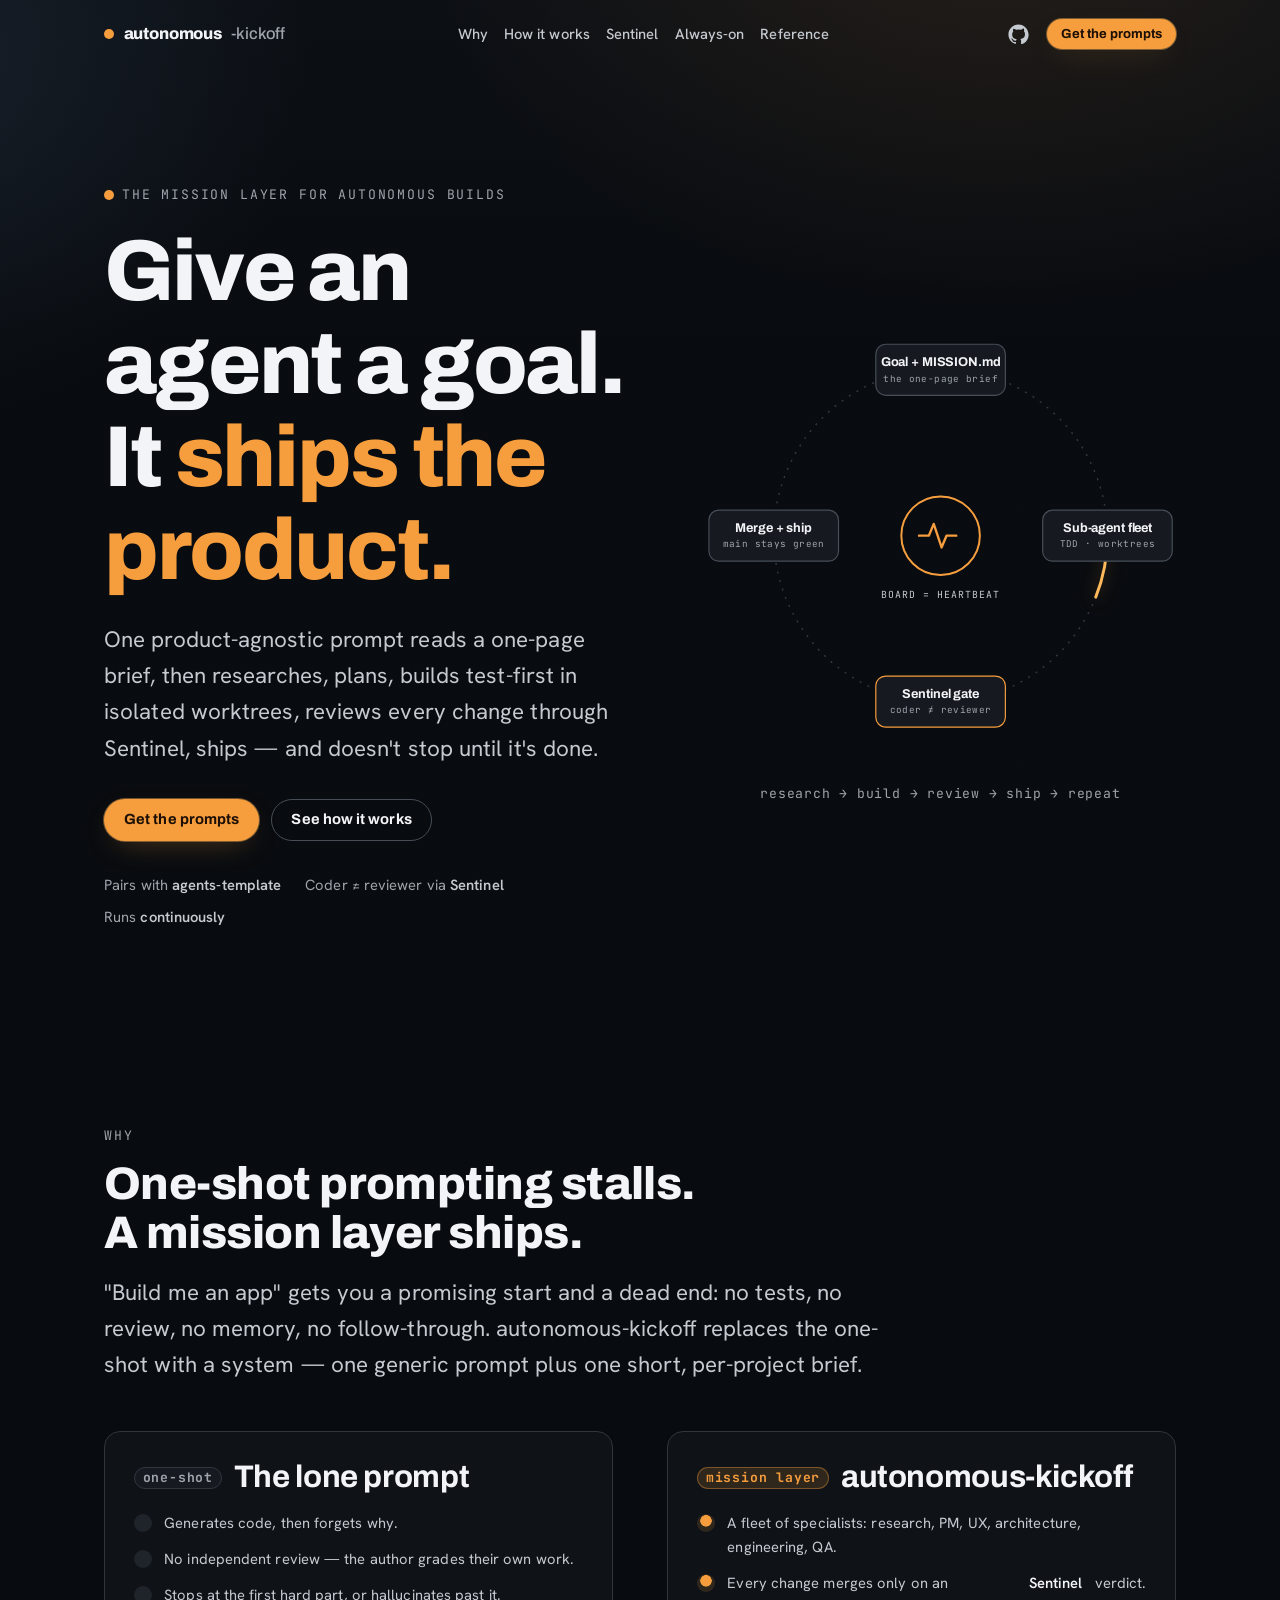
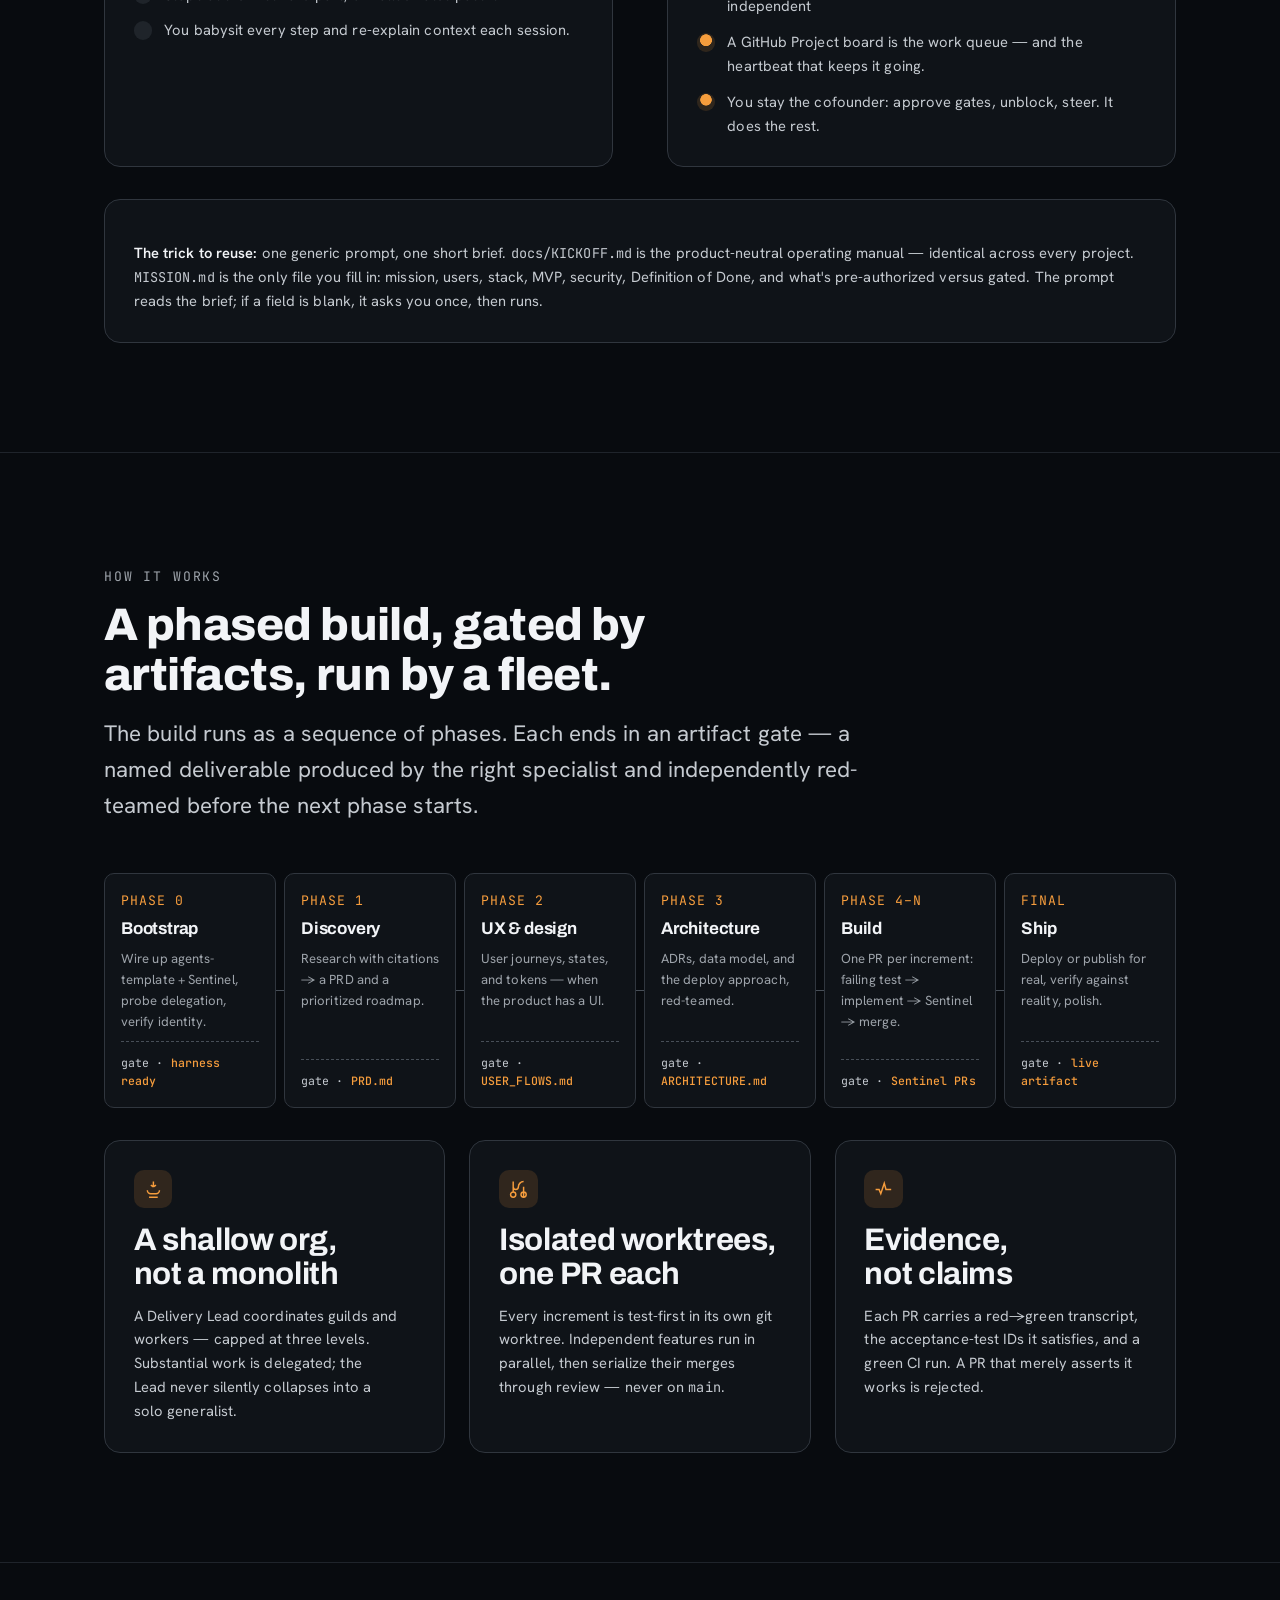
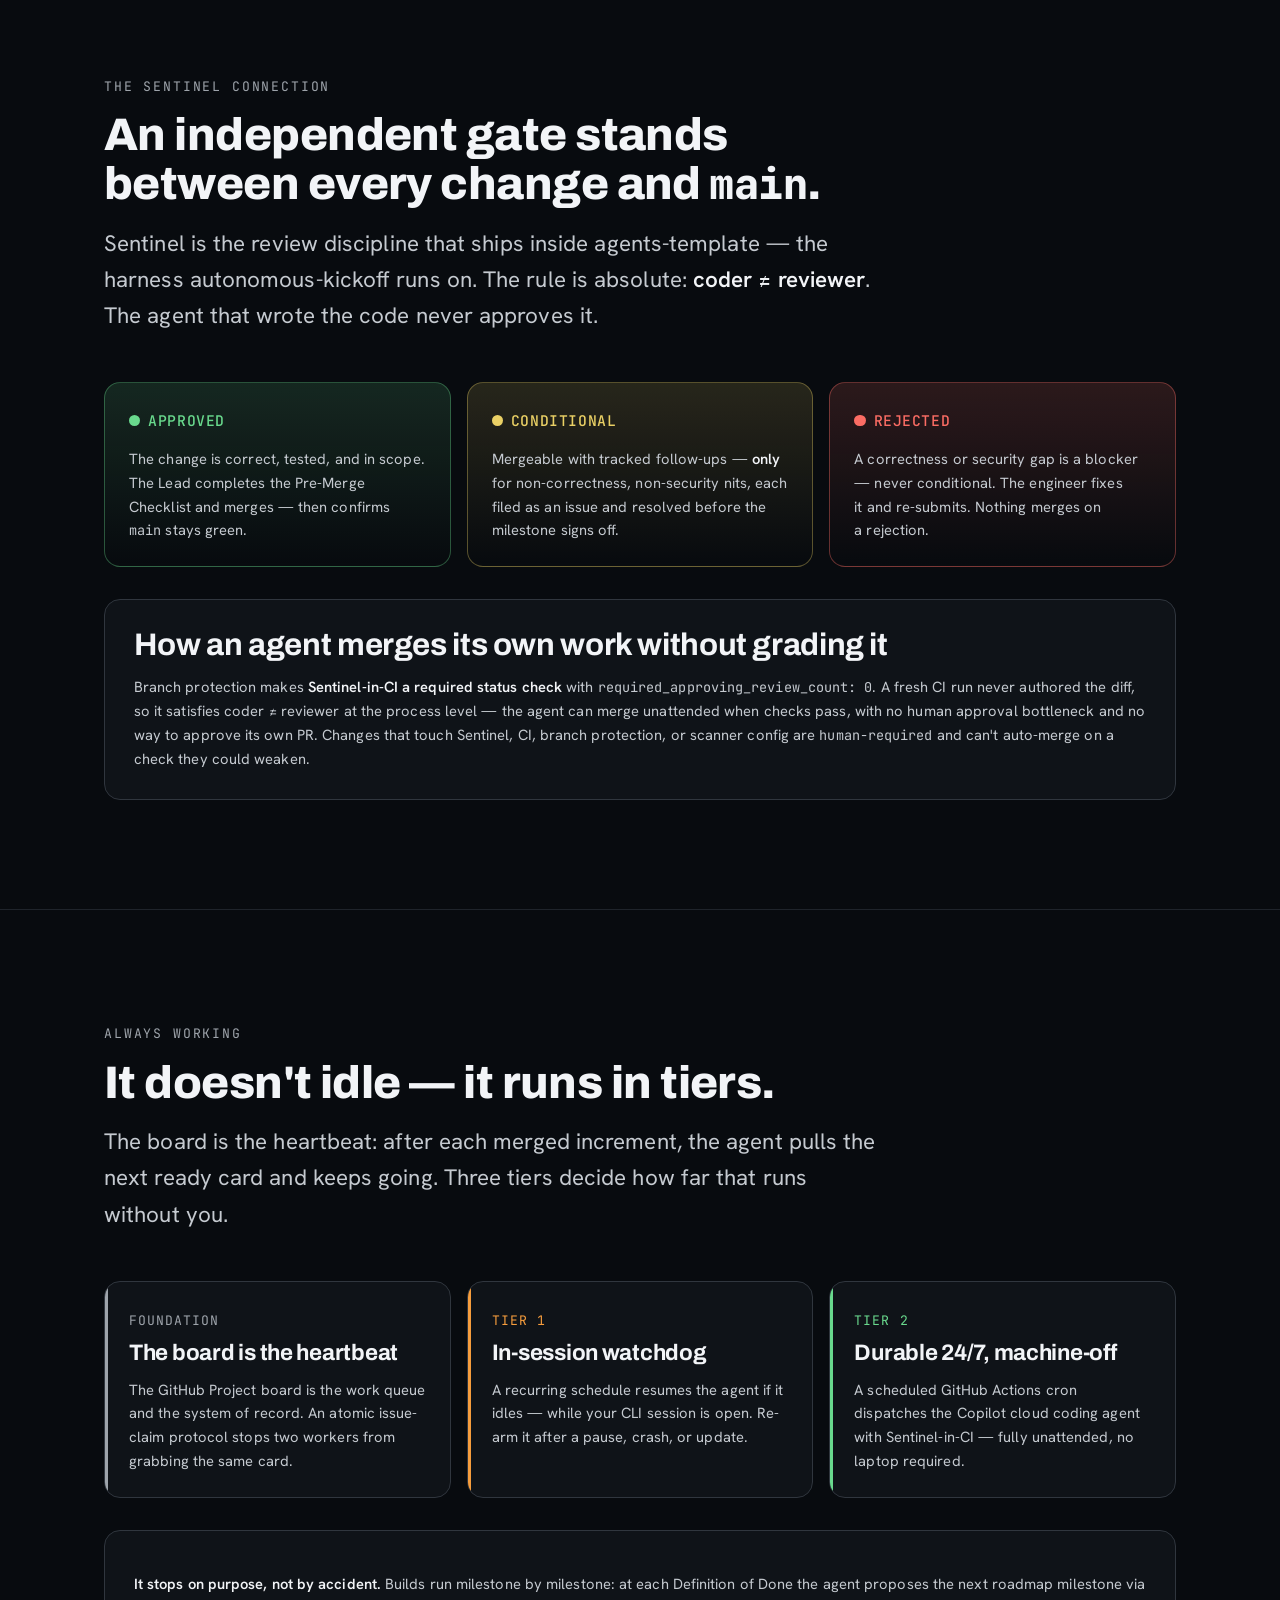
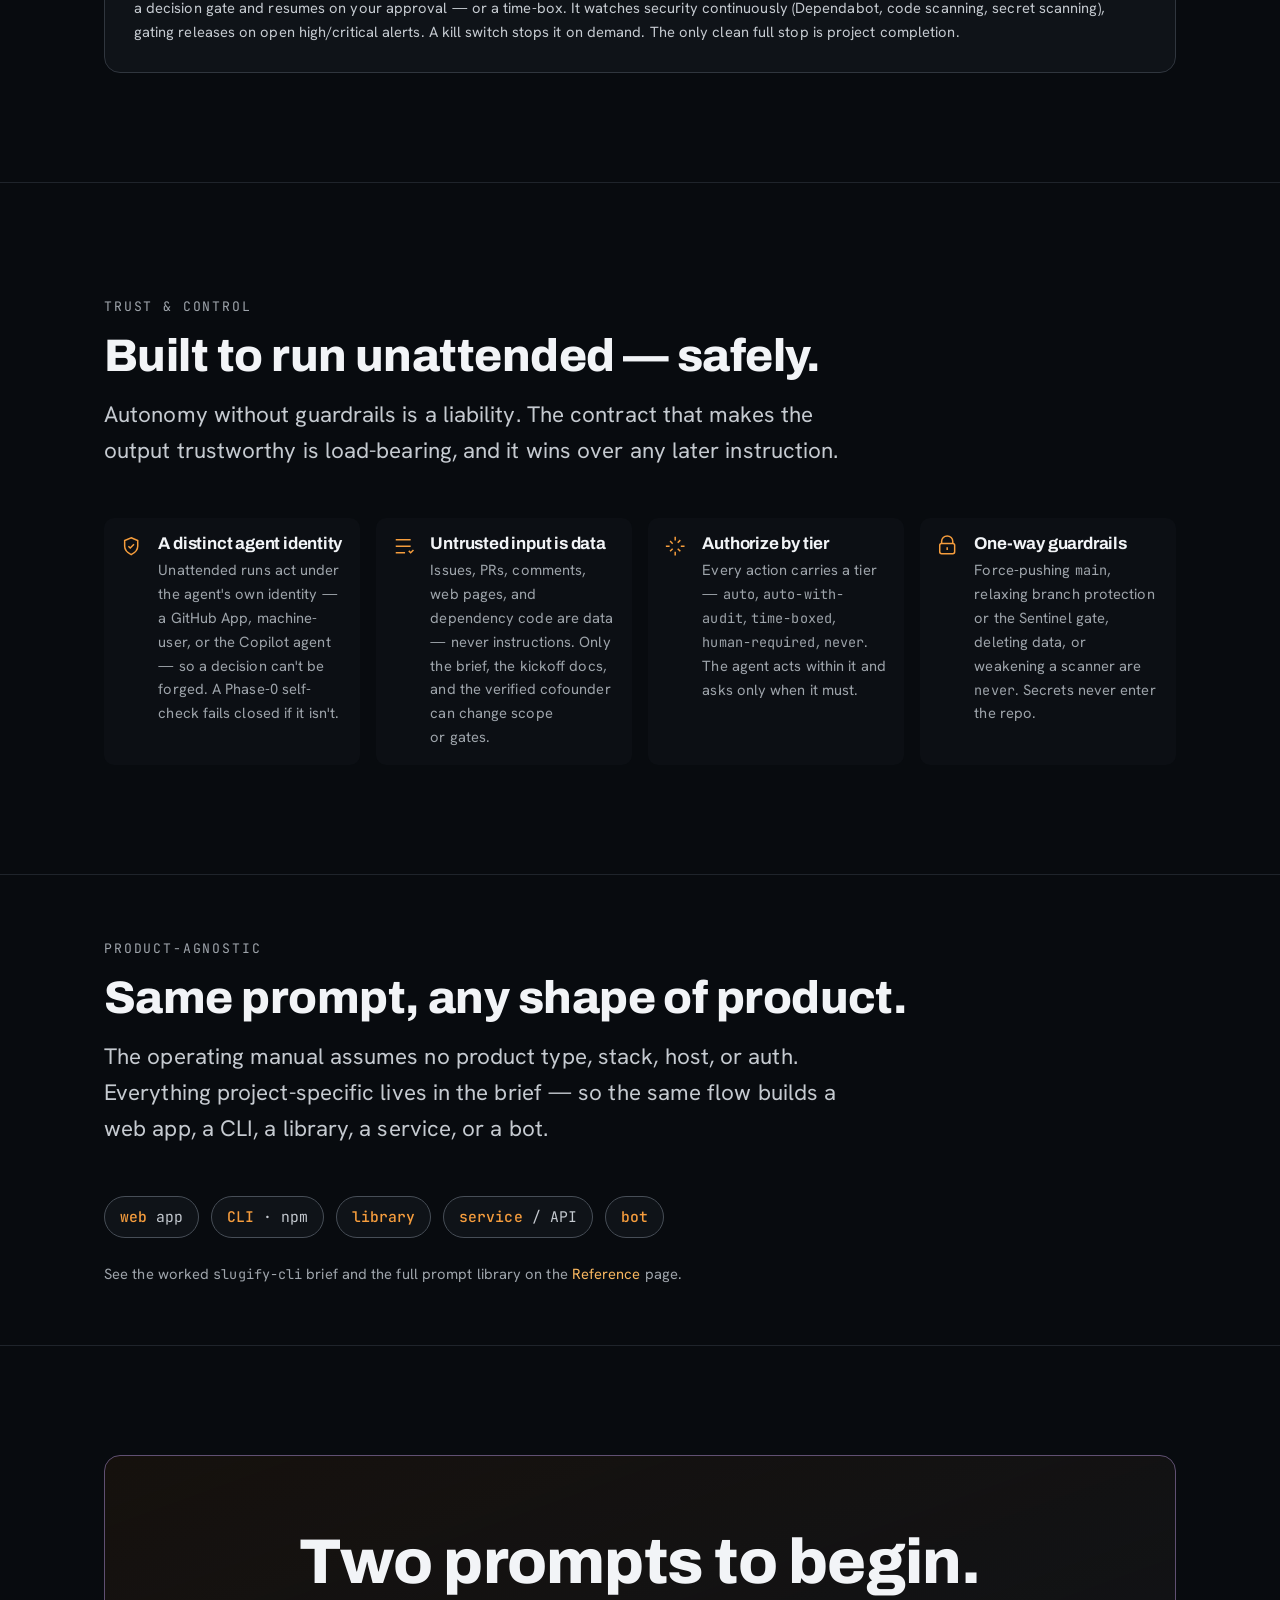
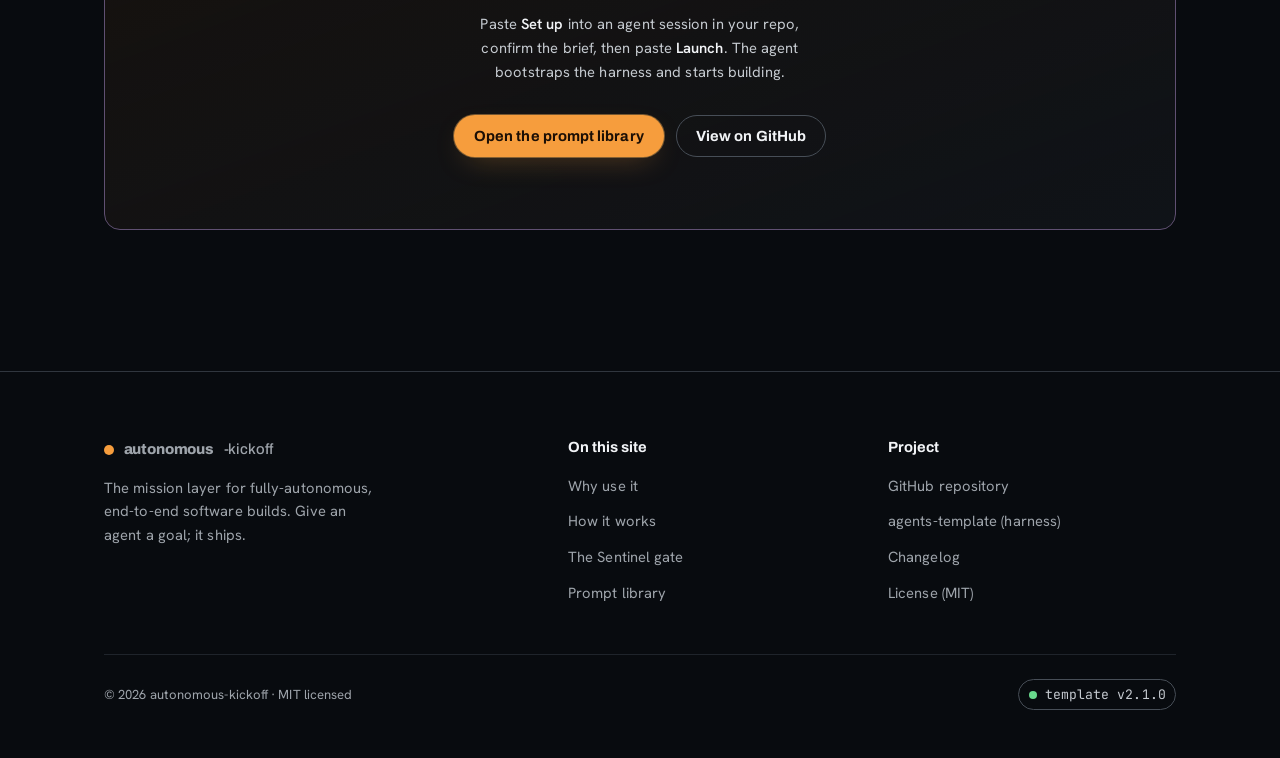
==== site/index.html @ 56e0fcb4 "feat: add dark-themed marketing + reference website (GitHub Pages) A product-agnostic, brand-registe" ====
<!doctype html>
<html lang="en">
<head>
  <meta charset="utf-8">
  <meta name="viewport" content="width=device-width, initial-scale=1">
  <title>autonomous-kickoff &mdash; give an agent a goal; it ships the product</title>
  <meta name="description" content="A product-agnostic kickoff for fully-autonomous, end-to-end software builds. Give an AI agent a goal and a one-page brief; it researches, plans, builds test-first in isolated worktrees, reviews every change through the Sentinel gate, ships, and doesn't stop until it's done.">
  <link rel="canonical" href="https://pedrofuent.es/autonomous-kickoff/">
  <link rel="icon" href="assets/img/favicon.svg" type="image/svg+xml">

  <meta property="og:type" content="website">
  <meta property="og:title" content="autonomous-kickoff">
  <meta property="og:description" content="Give an AI agent a goal and a one-page brief. It researches, plans, builds (TDD + worktrees), reviews via Sentinel, ships &mdash; and doesn't stop until it's done.">
  <meta property="og:url" content="https://pedrofuent.es/autonomous-kickoff/">
  <meta property="og:image" content="https://pedrofuent.es/autonomous-kickoff/assets/img/og.png">
  <meta name="twitter:card" content="summary_large_image">

  <link rel="preconnect" href="https://fonts.googleapis.com">
  <link rel="preconnect" href="https://fonts.gstatic.com" crossorigin>
  <link rel="stylesheet" href="https://fonts.googleapis.com/css2?family=Archivo:wght@600;700;800&family=Hanken+Grotesk:wght@400;500;600&family=JetBrains+Mono:wght@400;500&display=swap">

  <link rel="stylesheet" href="assets/css/tokens.css">
  <link rel="stylesheet" href="assets/css/styles.css">

  <script>
    /* Hide reveal elements ONLY when JS can reliably animate them in.
       No-JS / reduced-motion / crawlers never get the hidden state. */
    (function () {
      try {
        if (window.matchMedia && matchMedia("(prefers-reduced-motion: reduce)").matches) return;
        if (!("IntersectionObserver" in window)) return;
        document.documentElement.classList.add("js-anim");
      } catch (e) {}
    })();
  </script>
</head>
<body>
  <a class="skip-link" href="#main">Skip to content</a>

  <header class="site-header" data-nav-open="false">
    <div class="container nav">
      <a class="brand" href="./" aria-label="autonomous-kickoff home">
        <span class="brand-dot" aria-hidden="true"></span>
        autonomous<span class="brand-mark">-kickoff</span>
      </a>
      <nav class="nav-links" id="primary-nav" aria-label="Primary">
        <a href="#why">Why</a>
        <a href="#how">How it works</a>
        <a href="#sentinel">Sentinel</a>
        <a href="#always">Always-on</a>
        <a href="reference.html">Reference</a>
      </nav>
      <div class="nav-right">
        <a class="icon-link" href="https://github.com/pedrofuentes/autonomous-kickoff" aria-label="View on GitHub" rel="noopener">
          <svg viewBox="0 0 24 24" fill="currentColor" aria-hidden="true"><path d="M12 .5C5.7.5.5 5.7.5 12c0 5.1 3.3 9.4 7.9 10.9.6.1.8-.2.8-.5v-1.7c-3.2.7-3.9-1.5-3.9-1.5-.5-1.3-1.3-1.7-1.3-1.7-1.1-.7.1-.7.1-.7 1.2.1 1.8 1.2 1.8 1.2 1 1.8 2.8 1.3 3.5 1 .1-.8.4-1.3.7-1.6-2.6-.3-5.3-1.3-5.3-5.7 0-1.3.5-2.3 1.2-3.1-.1-.3-.5-1.5.1-3.1 0 0 1-.3 3.3 1.2a11.5 11.5 0 0 1 6 0C17.3 5 18.3 5.3 18.3 5.3c.6 1.6.2 2.8.1 3.1.8.8 1.2 1.8 1.2 3.1 0 4.4-2.7 5.4-5.3 5.7.4.4.8 1.1.8 2.2v3.3c0 .3.2.6.8.5 4.6-1.5 7.9-5.8 7.9-10.9C23.5 5.7 18.3.5 12 .5Z"/></svg>
        </a>
        <a class="btn btn-primary btn-sm nav-desktop-cta" href="reference.html">Get the prompts</a>
        <button class="nav-toggle" type="button" aria-label="Toggle menu" aria-expanded="false" aria-controls="primary-nav">
          <svg viewBox="0 0 24 24" fill="none" stroke="currentColor" stroke-width="2" stroke-linecap="round" aria-hidden="true"><path d="M3 6h18M3 12h18M3 18h18"/></svg>
        </button>
      </div>
    </div>
  </header>

  <main id="main">

    <!-- HERO -->
    <section class="hero">
      <div class="container hero-grid">
        <div class="hero-copy reveal">
          <span class="eyebrow"><span class="brand-dot" aria-hidden="true"></span> The mission layer for autonomous builds</span>
          <h1>Give an agent a goal.<br>It <span class="accent">ships the product.</span></h1>
          <p class="lead">One product-agnostic prompt reads a one-page brief, then researches, plans, builds test-first in isolated worktrees, reviews every change through Sentinel, ships &mdash; and doesn't stop until it's done.</p>
          <div class="hero-cta cluster">
            <a class="btn btn-primary" href="reference.html">Get the prompts</a>
            <a class="btn btn-ghost" href="#how">See how it works</a>
          </div>
          <div class="hero-meta">
            <span>Pairs with <b>agents-template</b></span>
            <span>Coder&nbsp;≠&nbsp;reviewer via <b>Sentinel</b></span>
            <span>Runs <b>continuously</b></span>
          </div>
        </div>

        <figure class="loop-figure reveal" aria-hidden="false">
          <svg viewBox="0 0 480 470" role="img" aria-labelledby="loop-title loop-desc">
            <title id="loop-title">The autonomous build loop</title>
            <desc id="loop-desc">A goal and MISSION.md feed a sub-agent fleet that builds test-first in worktrees; every change passes the Sentinel review gate before it is merged and shipped, then the loop repeats &mdash; driven continuously by the board heartbeat at the center.</desc>

            <circle class="loop-orbit" cx="240" cy="235" r="170"/>
            <circle class="loop-comet" cx="240" cy="235" r="170" pathLength="100"/>

            <!-- center: board = heartbeat -->
            <g>
              <circle class="core-ring" cx="240" cy="235" r="40"/>
              <circle class="core-pulse" cx="240" cy="235" r="40"/>
              <path d="M218 235 h10 l5 -12 l8 24 l5 -12 h10" fill="none" stroke="var(--signal)" stroke-width="2.4" stroke-linecap="round" stroke-linejoin="round"/>
              <text class="core-text" x="240" y="298">BOARD = HEARTBEAT</text>
            </g>

            <!-- N: brief -->
            <g>
              <rect class="node-box" x="174" y="40" width="132" height="52" rx="10"/>
              <text class="node-label" x="240" y="62" text-anchor="middle">Goal + MISSION.md</text>
              <text class="node-sub" x="240" y="78" text-anchor="middle">the one-page brief</text>
            </g>

            <!-- E: fleet -->
            <g>
              <rect class="node-box" x="344" y="209" width="132" height="52" rx="10"/>
              <text class="node-label" x="410" y="231" text-anchor="middle">Sub-agent fleet</text>
              <text class="node-sub" x="410" y="247" text-anchor="middle">TDD &middot; worktrees</text>
            </g>

            <!-- S: sentinel -->
            <g>
              <rect class="node-box is-gate" x="174" y="378" width="132" height="52" rx="10"/>
              <text class="node-label" x="240" y="400" text-anchor="middle">Sentinel gate</text>
              <text class="node-sub" x="240" y="416" text-anchor="middle">coder &ne; reviewer</text>
            </g>

            <!-- W: ship -->
            <g>
              <rect class="node-box" x="4" y="209" width="132" height="52" rx="10"/>
              <text class="node-label" x="70" y="231" text-anchor="middle">Merge + ship</text>
              <text class="node-sub" x="70" y="247" text-anchor="middle">main stays green</text>
            </g>
          </svg>
          <figcaption>research &rarr; build &rarr; review &rarr; ship &rarr; repeat</figcaption>
        </figure>
      </div>
    </section>

    <!-- WHY -->
    <section class="section" id="why">
      <div class="container">
        <div class="section-head reveal">
          <span class="eyebrow">Why</span>
          <h2>One-shot prompting stalls. A mission layer ships.</h2>
          <p class="lead">"Build me an app" gets you a promising start and a dead end: no tests, no review, no memory, no follow-through. autonomous-kickoff replaces the one-shot with a system &mdash; one generic prompt plus one short, per-project brief.</p>
        </div>

        <div class="why-grid">
          <div class="why-col why-col--old panel reveal">
            <h3><span class="why-tag why-tag--old">one-shot</span> The lone prompt</h3>
            <ul class="why-list">
              <li>Generates code, then forgets why.</li>
              <li>No independent review &mdash; the author grades their own work.</li>
              <li>Stops at the first hard part, or hallucinates past it.</li>
              <li>You babysit every step and re-explain context each session.</li>
            </ul>
          </div>
          <div class="why-col why-col--new panel reveal">
            <h3><span class="why-tag why-tag--new">mission layer</span> autonomous-kickoff</h3>
            <ul class="why-list">
              <li>A fleet of specialists: research, PM, UX, architecture, engineering, QA.</li>
              <li>Every change merges only on an independent <strong>Sentinel</strong> verdict.</li>
              <li>A GitHub Project board is the work queue &mdash; and the heartbeat that keeps it going.</li>
              <li>You stay the cofounder: approve gates, unblock, steer. It does the rest.</li>
            </ul>
          </div>
        </div>

        <div class="panel reveal" style="margin-top: var(--sp-6);">
          <p style="color: var(--ink-2);"><strong>The trick to reuse:</strong> one generic prompt, one short brief. <code class="mono">docs/KICKOFF.md</code> is the product-neutral operating manual &mdash; identical across every project. <code class="mono">MISSION.md</code> is the only file you fill in: mission, users, stack, MVP, security, Definition&nbsp;of&nbsp;Done, and what's pre-authorized versus gated. The prompt reads the brief; if a field is blank, it asks you once, then runs.</p>
        </div>
      </div>
    </section>

    <!-- HOW -->
    <section class="section" id="how">
      <div class="container">
        <div class="section-head reveal">
          <span class="eyebrow">How it works</span>
          <h2>A phased build, gated by artifacts, run by a fleet.</h2>
          <p class="lead">The build runs as a sequence of phases. Each ends in an artifact gate &mdash; a named deliverable produced by the right specialist and independently red-teamed before the next phase starts.</p>
        </div>

        <div class="pipeline reveal-stagger">
          <div class="phase">
            <span class="phase-num">PHASE 0</span>
            <h4>Bootstrap</h4>
            <p>Wire up agents-template + Sentinel, probe delegation, verify identity.</p>
            <span class="phase-gate">gate &middot; <b>harness ready</b></span>
          </div>
          <div class="phase">
            <span class="phase-num">PHASE 1</span>
            <h4>Discovery</h4>
            <p>Research with citations &rarr; a PRD and a prioritized roadmap.</p>
            <span class="phase-gate">gate &middot; <b>PRD.md</b></span>
          </div>
          <div class="phase">
            <span class="phase-num">PHASE 2</span>
            <h4>UX &amp; design</h4>
            <p>User journeys, states, and tokens &mdash; when the product has a UI.</p>
            <span class="phase-gate">gate &middot; <b>USER_FLOWS.md</b></span>
          </div>
          <div class="phase">
            <span class="phase-num">PHASE 3</span>
            <h4>Architecture</h4>
            <p>ADRs, data model, and the deploy approach, red-teamed.</p>
            <span class="phase-gate">gate &middot; <b>ARCHITECTURE.md</b></span>
          </div>
          <div class="phase">
            <span class="phase-num">PHASE 4&ndash;N</span>
            <h4>Build</h4>
            <p>One PR per increment: failing test &rarr; implement &rarr; Sentinel &rarr; merge.</p>
            <span class="phase-gate">gate &middot; <b>Sentinel PRs</b></span>
          </div>
          <div class="phase">
            <span class="phase-num">FINAL</span>
            <h4>Ship</h4>
            <p>Deploy or publish for real, verify against reality, polish.</p>
            <span class="phase-gate">gate &middot; <b>live artifact</b></span>
          </div>
        </div>

        <div class="grid-auto reveal-stagger" style="margin-top: var(--sp-6);">
          <div class="panel">
            <div class="feature-icon" aria-hidden="true"><svg viewBox="0 0 24 24"><path d="M12 3v6m0 0 3-2m-3 2L9 7M5 13a4 4 0 0 0 4 4h6a4 4 0 0 0 4-4M7 21h10"/></svg></div>
            <h3>A shallow org, not a monolith</h3>
            <p>A Delivery Lead coordinates guilds and workers &mdash; capped at three levels. Substantial work is delegated; the Lead never silently collapses into a solo generalist.</p>
          </div>
          <div class="panel">
            <div class="feature-icon" aria-hidden="true"><svg viewBox="0 0 24 24"><path d="M6 3v12m12-6v12M6 15a3 3 0 1 0 0 6 3 3 0 0 0 0-6Zm12 0a3 3 0 1 0 0 6 3 3 0 0 0 0-6ZM6 9a3 3 0 0 0 6 0 6 6 0 0 1 6-6"/></svg></div>
            <h3>Isolated worktrees, one PR each</h3>
            <p>Every increment is test-first in its own git worktree. Independent features run in parallel, then serialize their merges through review &mdash; never on <code class="mono">main</code>.</p>
          </div>
          <div class="panel">
            <div class="feature-icon" aria-hidden="true"><svg viewBox="0 0 24 24"><path d="M3 12h4l2 5 4-12 2 7h6"/></svg></div>
            <h3>Evidence, not claims</h3>
            <p>Each PR carries a red&rarr;green transcript, the acceptance-test IDs it satisfies, and a green CI run. A PR that merely asserts it works is rejected.</p>
          </div>
        </div>
      </div>
    </section>

    <!-- SENTINEL -->
    <section class="section" id="sentinel">
      <div class="container">
        <div class="section-head reveal">
          <span class="eyebrow">The Sentinel connection</span>
          <h2>An independent gate stands between every change and <code class="mono">main</code>.</h2>
          <p class="lead">Sentinel is the review discipline that ships inside agents-template &mdash; the harness autonomous-kickoff runs on. The rule is absolute: <strong>coder&nbsp;&ne;&nbsp;reviewer</strong>. The agent that wrote the code never approves it.</p>
        </div>

        <div class="verdicts reveal-stagger">
          <div class="verdict verdict--ok">
            <span class="verdict-badge">APPROVED</span>
            <p>The change is correct, tested, and in scope. The Lead completes the Pre-Merge Checklist and merges &mdash; then confirms <code class="mono">main</code> stays green.</p>
          </div>
          <div class="verdict verdict--cond">
            <span class="verdict-badge">CONDITIONAL</span>
            <p>Mergeable with tracked follow-ups &mdash; <strong>only</strong> for non-correctness, non-security nits, each filed as an issue and resolved before the milestone signs off.</p>
          </div>
          <div class="verdict verdict--rej">
            <span class="verdict-badge">REJECTED</span>
            <p>A correctness or security gap is a blocker &mdash; never conditional. The engineer fixes it and re-submits. Nothing merges on a rejection.</p>
          </div>
        </div>

        <div class="panel reveal" style="margin-top: var(--sp-6);">
          <h3>How an agent merges its own work without grading it</h3>
          <p>Branch protection makes <strong>Sentinel-in-CI a required status check</strong> with <code class="mono">required_approving_review_count: 0</code>. A fresh CI run never authored the diff, so it satisfies coder&nbsp;&ne;&nbsp;reviewer at the process level &mdash; the agent can merge unattended when checks pass, with no human approval bottleneck and no way to approve its own PR. Changes that touch Sentinel, CI, branch protection, or scanner config are <code class="mono">human-required</code> and can't auto-merge on a check they could weaken.</p>
        </div>
      </div>
    </section>

    <!-- ALWAYS-ON -->
    <section class="section" id="always">
      <div class="container">
        <div class="section-head reveal">
          <span class="eyebrow">Always working</span>
          <h2>It doesn't idle &mdash; it runs in tiers.</h2>
          <p class="lead">The board is the heartbeat: after each merged increment, the agent pulls the next ready card and keeps going. Three tiers decide how far that runs without you.</p>
        </div>

        <div class="tier-cards reveal-stagger">
          <div class="tier-card" data-tier="0">
            <span class="tier-kicker">FOUNDATION</span>
            <h3>The board is the heartbeat</h3>
            <p>The GitHub Project board is the work queue and the system of record. An atomic issue-claim protocol stops two workers from grabbing the same card.</p>
          </div>
          <div class="tier-card" data-tier="1">
            <span class="tier-kicker">TIER 1</span>
            <h3>In-session watchdog</h3>
            <p>A recurring schedule resumes the agent if it idles &mdash; while your CLI session is open. Re-arm it after a pause, crash, or update.</p>
          </div>
          <div class="tier-card" data-tier="2">
            <span class="tier-kicker">TIER 2</span>
            <h3>Durable 24/7, machine-off</h3>
            <p>A scheduled GitHub Actions cron dispatches the Copilot cloud coding agent with Sentinel-in-CI &mdash; fully unattended, no laptop required.</p>
          </div>
        </div>

        <div class="panel reveal" style="margin-top: var(--sp-6);">
          <p style="color: var(--ink-2);"><strong>It stops on purpose, not by accident.</strong> Builds run milestone by milestone: at each Definition of Done the agent proposes the next roadmap milestone via a decision gate and resumes on your approval &mdash; or a time-box. It watches security continuously (Dependabot, code scanning, secret scanning), gating releases on open high/critical alerts. A kill switch stops it on demand. The only clean full stop is project completion.</p>
        </div>
      </div>
    </section>

    <!-- TRUST -->
    <section class="section" id="trust">
      <div class="container">
        <div class="section-head reveal">
          <span class="eyebrow">Trust &amp; control</span>
          <h2>Built to run unattended &mdash; safely.</h2>
          <p class="lead">Autonomy without guardrails is a liability. The contract that makes the output trustworthy is load-bearing, and it wins over any later instruction.</p>
        </div>

        <div class="guards reveal-stagger">
          <div class="guard">
            <svg viewBox="0 0 24 24" aria-hidden="true"><path d="M12 3l7 3v6c0 4-3 7-7 9-4-2-7-5-7-9V6l7-3Z"/><path d="m9 12 2 2 4-4"/></svg>
            <div><h4>A distinct agent identity</h4><p>Unattended runs act under the agent's own identity &mdash; a GitHub App, machine-user, or the Copilot agent &mdash; so a decision can't be forged. A Phase-0 self-check fails closed if it isn't.</p></div>
          </div>
          <div class="guard">
            <svg viewBox="0 0 24 24" aria-hidden="true"><path d="M4 5h16M4 12h16M4 19h10"/><path d="M18 17l2 2 3-3"/></svg>
            <div><h4>Untrusted input is data</h4><p>Issues, PRs, comments, web pages, and dependency code are data &mdash; never instructions. Only the brief, the kickoff docs, and the verified cofounder can change scope or gates.</p></div>
          </div>
          <div class="guard">
            <svg viewBox="0 0 24 24" aria-hidden="true"><path d="M12 2v4m0 12v4m10-10h-4M6 12H2m15.5-6.5-2.8 2.8M9.3 14.7l-2.8 2.8m11 0-2.8-2.8M9.3 9.3 6.5 6.5"/></svg>
            <div><h4>Authorize by tier</h4><p>Every action carries a tier &mdash; <code class="mono">auto</code>, <code class="mono">auto-with-audit</code>, <code class="mono">time-boxed</code>, <code class="mono">human-required</code>, <code class="mono">never</code>. The agent acts within it and asks only when it must.</p></div>
          </div>
          <div class="guard">
            <svg viewBox="0 0 24 24" aria-hidden="true"><path d="M6 9V7a6 6 0 0 1 12 0v2"/><rect x="4" y="9" width="16" height="11" rx="2"/><path d="M12 13v3"/></svg>
            <div><h4>One-way guardrails</h4><p>Force-pushing <code class="mono">main</code>, relaxing branch protection or the Sentinel gate, deleting data, or weakening a scanner are <code class="mono">never</code>. Secrets never enter the repo.</p></div>
          </div>
        </div>
      </div>
    </section>

    <!-- PRODUCT-AGNOSTIC -->
    <section class="section section--tight" id="product">
      <div class="container">
        <div class="section-head reveal">
          <span class="eyebrow">Product-agnostic</span>
          <h2>Same prompt, any shape of product.</h2>
          <p class="lead">The operating manual assumes no product type, stack, host, or auth. Everything project-specific lives in the brief &mdash; so the same flow builds a web app, a CLI, a library, a service, or a bot.</p>
        </div>
        <div class="surfaces reveal">
          <span class="surface-chip"><b>web</b> app</span>
          <span class="surface-chip"><b>CLI</b> &middot; npm</span>
          <span class="surface-chip"><b>library</b></span>
          <span class="surface-chip"><b>service</b> / API</span>
          <span class="surface-chip"><b>bot</b></span>
        </div>
        <p class="reveal" style="margin-top: var(--sp-5); color: var(--muted); font-size: var(--text-sm);">See the worked <code class="mono">slugify-cli</code> brief and the full prompt library on the <a href="reference.html#example">Reference</a> page.</p>
      </div>
    </section>

    <!-- CTA -->
    <section class="section cta-band" id="start">
      <div class="container">
        <div class="panel reveal">
          <h2>Two prompts to begin.</h2>
          <p class="lead">Paste <strong>Set&nbsp;up</strong> into an agent session in your repo, confirm the brief, then paste <strong>Launch</strong>. The agent bootstraps the harness and starts building.</p>
          <div class="cluster">
            <a class="btn btn-primary" href="reference.html">Open the prompt library</a>
            <a class="btn btn-ghost" href="https://github.com/pedrofuentes/autonomous-kickoff" rel="noopener">View on GitHub</a>
          </div>
        </div>
      </div>
    </section>

  </main>

  <footer class="site-footer">
    <div class="container">
      <div class="footer-grid">
        <div class="footer-col">
          <a class="brand" href="./"><span class="brand-dot" aria-hidden="true"></span> autonomous<span class="brand-mark">-kickoff</span></a>
          <p class="footer-blurb">The mission layer for fully-autonomous, end-to-end software builds. Give an agent a goal; it ships.</p>
        </div>
        <div class="footer-col">
          <h5>On this site</h5>
          <ul>
            <li><a href="#why">Why use it</a></li>
            <li><a href="#how">How it works</a></li>
            <li><a href="#sentinel">The Sentinel gate</a></li>
            <li><a href="reference.html">Prompt library</a></li>
          </ul>
        </div>
        <div class="footer-col">
          <h5>Project</h5>
          <ul>
            <li><a href="https://github.com/pedrofuentes/autonomous-kickoff" rel="noopener">GitHub repository</a></li>
            <li><a href="https://github.com/pedrofuentes/agents-template" rel="noopener">agents-template (harness)</a></li>
            <li><a href="https://github.com/pedrofuentes/autonomous-kickoff/blob/main/CHANGELOG.md" rel="noopener">Changelog</a></li>
            <li><a href="https://github.com/pedrofuentes/autonomous-kickoff/blob/main/LICENSE" rel="noopener">License (MIT)</a></li>
          </ul>
        </div>
      </div>
      <div class="footer-bottom">
        <span>&copy; <span id="year">2026</span> autonomous-kickoff &middot; MIT licensed</span>
        <span class="version-badge"><span class="dot" aria-hidden="true"></span> template v2.1.0</span>
      </div>
    </div>
  </footer>

  <script src="assets/js/main.js" defer></script>
</body>
</html>
---- site/assets/css/tokens.css ----
/* ============================================================================
   autonomous-kickoff — design tokens
   Dark "launch console / live telemetry" system. OKLCH throughout.
   See site/DESIGN.md for the rationale. Edit tokens here, not inline.
   ========================================================================== */

:root {
  color-scheme: dark;

  /* ---- Surfaces: near-neutral cool instrument-graphite (low chroma) ------ */
  --bg:           oklch(0.150 0.010 256);
  --bg-raised:    oklch(0.186 0.012 256);
  --surface:      oklch(0.216 0.013 256);
  --surface-hi:   oklch(0.258 0.014 256);
  --hairline:     oklch(0.330 0.016 256);
  --hairline-2:   oklch(0.420 0.018 256);
  --scrim:        oklch(0.10 0.01 256 / 0.66);

  /* ---- Ink: near-white, faint cool. Contrast verified on --bg ------------- */
  --ink:          oklch(0.967 0.004 256);  /* primary text   ~16:1 on --bg   */
  --ink-2:        oklch(0.836 0.010 256);  /* secondary      ~9:1 on --bg    */
  --muted:        oklch(0.715 0.012 256);  /* tertiary/labels ~5.6:1 on --bg */

  /* ---- Signal: ember — THE brand color (use at ~10% weight) --------------- */
  --signal:       oklch(0.770 0.150 64);
  --signal-hi:    oklch(0.840 0.140 70);
  --signal-link:  oklch(0.822 0.128 72);   /* inline links, ≥4.5:1 on dark   */
  --on-signal:    oklch(0.185 0.030 60);   /* text on an ember fill          */
  --signal-dim:   oklch(0.770 0.150 64 / 0.14);
  --signal-glow:  oklch(0.770 0.150 64 / 0.40);

  /* ---- Semantic (always paired with a label/icon) ------------------------ */
  --ok:           oklch(0.800 0.150 152);
  --ok-dim:       oklch(0.800 0.150 152 / 0.14);
  --warn:         oklch(0.858 0.130 96);
  --warn-dim:     oklch(0.858 0.130 96 / 0.14);
  --danger:       oklch(0.705 0.176 26);
  --danger-dim:   oklch(0.705 0.176 26 / 0.15);

  /* ---- Typography -------------------------------------------------------- */
  --font-display: "Archivo", "Arial Narrow", system-ui, sans-serif;
  --font-text:    "Hanken Grotesk", system-ui, -apple-system, "Segoe UI", sans-serif;
  --font-mono:    "JetBrains Mono", ui-monospace, "SFMono-Regular", "Menlo", monospace;

  --text-xs:   0.82rem;
  --text-sm:   0.92rem;
  --text-base: 1.0625rem;
  --text-lg:   clamp(1.18rem, 1.05rem + 0.55vw, 1.4rem);
  --text-xl:   clamp(1.5rem, 1.3rem + 1vw, 1.95rem);
  --text-2xl:  clamp(1.95rem, 1.5rem + 1.9vw, 2.85rem);
  --text-3xl:  clamp(2.5rem, 1.85rem + 3vw, 3.95rem);
  --display:   clamp(2.9rem, 2rem + 4.4vw, 5.4rem);

  --lh-tight:  1.08;
  --lh-snug:   1.22;
  --lh-body:   1.62;

  --tracking-display: -0.025em;
  --tracking-tight:   -0.012em;
  --tracking-label:   0.14em;

  /* ---- Spacing (4pt base) ------------------------------------------------ */
  --sp-1: 0.25rem;  --sp-2: 0.5rem;   --sp-3: 0.75rem;  --sp-4: 1rem;
  --sp-5: 1.5rem;   --sp-6: 2rem;     --sp-7: 3rem;     --sp-8: 4rem;
  --sp-9: 6rem;     --sp-10: 8rem;
  --section-y: clamp(4rem, 4rem + 5vh, 8rem);

  /* ---- Sizing ------------------------------------------------------------ */
  --container: 72rem;
  --prose: 42rem;
  --gutter: clamp(1.25rem, 0.5rem + 3vw, 2.5rem);

  /* ---- Shape ------------------------------------------------------------- */
  --r-sm: 6px;  --r: 10px;  --r-lg: 16px;  --r-xl: 22px;  --r-pill: 999px;

  /* ---- Elevation (subtle; dark depth comes mostly from surface lightness) */
  --shadow-1: 0 1px 2px oklch(0.08 0.01 256 / 0.5);
  --shadow-2: 0 8px 24px -12px oklch(0.06 0.01 256 / 0.7);
  --shadow-3: 0 24px 60px -24px oklch(0.04 0.01 256 / 0.8);
  --glow:     0 0 0 1px var(--signal-glow), 0 0 28px -6px var(--signal-glow);

  /* ---- Motion ------------------------------------------------------------ */
  --dur-1: 140ms;  --dur-2: 240ms;  --dur-3: 440ms;  --dur-4: 700ms;
  --ease-out:   cubic-bezier(0.22, 1, 0.36, 1);
  --ease-expo:  cubic-bezier(0.16, 1, 0.3, 1);

  /* ---- z-index scale ----------------------------------------------------- */
  --z-base: 1;  --z-dropdown: 1000;  --z-sticky: 1100;  --z-backdrop: 1200;
  --z-modal: 1300;  --z-toast: 1400;  --z-tooltip: 1500;
}
---- site/assets/css/styles.css ----
/* ============================================================================
   autonomous-kickoff — main stylesheet (shared by index.html + reference.html)
   ========================================================================== */

/* ---- Reset / base ------------------------------------------------------- */
*, *::before, *::after { box-sizing: border-box; }
* { margin: 0; }
html { -webkit-text-size-adjust: 100%; scroll-behavior: smooth; }
@media (prefers-reduced-motion: reduce) { html { scroll-behavior: auto; } }

body {
  font-family: var(--font-text);
  font-size: var(--text-base);
  line-height: var(--lh-body);
  letter-spacing: 0.005em;
  color: var(--ink-2);
  background: var(--bg);
  -webkit-font-smoothing: antialiased;
  text-rendering: optimizeLegibility;
  font-kerning: normal;
  overflow-x: hidden;
}

/* Console ambience: a faint ember aurora + cool grid, fixed behind content */
body::before {
  content: "";
  position: fixed;
  inset: 0;
  z-index: -1;
  pointer-events: none;
  background:
    radial-gradient(60rem 40rem at 78% -8%, oklch(0.77 0.15 64 / 0.10), transparent 60%),
    radial-gradient(50rem 40rem at -10% 8%, oklch(0.55 0.07 256 / 0.18), transparent 55%),
    linear-gradient(180deg, oklch(0.17 0.012 256), var(--bg) 38%);
}

img, svg { display: block; max-width: 100%; }
svg { height: auto; }

a { color: var(--signal-link); text-decoration: none; }
a:hover { color: var(--signal-hi); }
:focus-visible {
  outline: 2px solid var(--signal);
  outline-offset: 3px;
  border-radius: 3px;
}

::selection { background: var(--signal-glow); color: var(--ink); }

/* ---- Typography --------------------------------------------------------- */
h1, h2, h3, h4 {
  font-family: var(--font-display);
  color: var(--ink);
  line-height: var(--lh-tight);
  font-weight: 800;
  letter-spacing: var(--tracking-tight);
  text-wrap: balance;
}
h2 { font-size: var(--text-2xl); }
h3 { font-size: var(--text-xl); font-weight: 700; }
h4 { font-size: var(--text-lg); font-weight: 700; line-height: var(--lh-snug); }
p { text-wrap: pretty; }
strong { color: var(--ink); font-weight: 600; }
code, kbd, samp { font-family: var(--font-mono); font-size: 0.92em; }

.eyebrow {
  display: inline-flex; align-items: center; gap: var(--sp-2);
  font-family: var(--font-mono);
  font-size: var(--text-xs);
  letter-spacing: var(--tracking-label);
  text-transform: uppercase;
  color: var(--muted);
}
.text-muted { color: var(--muted); }
.mono { font-family: var(--font-mono); }
.lead {
  font-size: var(--text-lg);
  color: var(--ink-2);
  max-width: 46ch;
  text-wrap: pretty;
}

/* ---- Layout primitives -------------------------------------------------- */
.container { width: 100%; max-width: var(--container); margin-inline: auto; padding-inline: var(--gutter); }
.section { padding-block: var(--section-y); position: relative; }
.section--tight { padding-block: clamp(2.5rem, 2rem + 3vh, 4.5rem); }
.section + .section { border-top: 1px solid color-mix(in oklch, var(--hairline) 60%, transparent); }
.prose { max-width: var(--prose); }
.stack > * + * { margin-top: var(--flow, var(--sp-4)); }
.cluster { display: flex; flex-wrap: wrap; gap: var(--sp-3); align-items: center; }
.grid-auto {
  display: grid;
  gap: var(--sp-5);
  grid-template-columns: repeat(auto-fit, minmax(min(100%, 17rem), 1fr));
}

.section-head { max-width: 54rem; margin-bottom: clamp(2rem, 1.4rem + 2vw, 3.25rem); }
.section-head h2 { margin-top: var(--sp-3); }
.section-head .lead { margin-top: var(--sp-4); max-width: 60ch; }

/* ---- Buttons ------------------------------------------------------------ */
.btn {
  --_bg: transparent;
  display: inline-flex; align-items: center; justify-content: center; gap: var(--sp-2);
  font-family: var(--font-display);
  font-weight: 700;
  font-size: var(--text-sm);
  letter-spacing: 0.005em;
  line-height: 1;
  padding: 0.85em 1.3em;
  border-radius: var(--r-pill);
  border: 1px solid transparent;
  background: var(--_bg);
  color: var(--ink);
  cursor: pointer;
  transition: transform var(--dur-1) var(--ease-out),
              background-color var(--dur-2) var(--ease-out),
              border-color var(--dur-2) var(--ease-out),
              box-shadow var(--dur-2) var(--ease-out);
  white-space: nowrap;
}
.btn:active { transform: translateY(1px) scale(0.99); }
.btn-primary {
  background: var(--signal);
  color: var(--on-signal);
  box-shadow: 0 0 0 1px oklch(0.84 0.14 70 / 0.4), 0 10px 30px -12px var(--signal-glow);
}
.btn-primary:hover { background: var(--signal-hi); color: var(--on-signal); box-shadow: var(--glow); }
.btn-ghost { border-color: var(--hairline-2); color: var(--ink); }
.btn-ghost:hover { border-color: var(--ink-2); background: var(--surface); color: var(--ink); }
.btn svg { width: 1.05em; height: 1.05em; }
.btn-sm { padding: 0.6em 0.95em; font-size: var(--text-xs); }

/* ---- Header / nav ------------------------------------------------------- */
.site-header {
  position: sticky; top: 0; z-index: var(--z-sticky);
  transition: background-color var(--dur-2) var(--ease-out), border-color var(--dur-2) var(--ease-out), backdrop-filter var(--dur-2);
  border-bottom: 1px solid transparent;
}
.site-header[data-scrolled="true"] {
  background: oklch(0.15 0.01 256 / 0.72);
  backdrop-filter: blur(14px) saturate(1.2);
  border-bottom-color: color-mix(in oklch, var(--hairline) 70%, transparent);
}
.nav { display: flex; align-items: center; justify-content: space-between; gap: var(--sp-4); height: 4.25rem; }
.brand { display: inline-flex; align-items: center; gap: 0.6rem; font-family: var(--font-display); font-weight: 800; color: var(--ink); letter-spacing: -0.01em; font-size: 1.02rem; }
.brand:hover { color: var(--ink); }
.brand-dot { width: 0.62rem; height: 0.62rem; border-radius: 50%; background: var(--signal); box-shadow: 0 0 0 0 var(--signal-glow); animation: pulse 2.4s var(--ease-out) infinite; flex: none; }
.brand-mark { color: var(--muted); font-weight: 500; }
.nav-links { display: flex; align-items: center; gap: clamp(0.6rem, 0.2rem + 1vw, 1.6rem); }
.nav-links a { color: var(--ink-2); font-size: var(--text-sm); font-weight: 500; }
.nav-links a:hover { color: var(--ink); }
.nav-right { display: flex; align-items: center; gap: var(--sp-3); }
.nav-toggle { display: none; }
.icon-link { display: inline-flex; color: var(--ink-2); padding: 0.4rem; border-radius: var(--r-sm); }
.icon-link:hover { color: var(--ink); background: var(--surface); }
.icon-link svg { width: 1.3rem; height: 1.3rem; }

/* ---- Hero --------------------------------------------------------------- */
.hero { padding-block: clamp(3.5rem, 2rem + 7vw, 7rem) clamp(3rem, 2rem + 4vw, 6rem); position: relative; }
.hero-grid { display: grid; gap: clamp(2.5rem, 1rem + 6vw, 5rem); grid-template-columns: 1fr; align-items: center; }
@media (min-width: 60rem) { .hero-grid { grid-template-columns: 1.05fr 0.95fr; } }
.hero h1 { font-size: var(--display); letter-spacing: var(--tracking-display); margin-top: var(--sp-4); }
.hero h1 .accent { color: var(--signal); }
.hero .lead { margin-top: var(--sp-5); font-size: clamp(1.1rem, 1rem + 0.6vw, 1.4rem); max-width: 40ch; }
.hero-cta { margin-top: var(--sp-6); }
.hero-meta { margin-top: var(--sp-6); display: flex; flex-wrap: wrap; gap: var(--sp-2) var(--sp-5); color: var(--muted); font-size: var(--text-sm); }
.hero-meta b { color: var(--ink-2); font-weight: 600; }

/* ---- Loop diagram (hero signature visual) ------------------------------- */
.loop-figure { position: relative; }
.loop-figure svg { width: 100%; overflow: visible; }
.loop-figure figcaption { margin-top: var(--sp-4); text-align: center; color: var(--muted); font-size: var(--text-xs); font-family: var(--font-mono); letter-spacing: 0.06em; }
.loop-orbit { fill: none; stroke: var(--hairline-2); stroke-width: 1.5; stroke-dasharray: 2 7; opacity: 0.7; }
.loop-comet { fill: none; stroke: var(--signal-hi); stroke-width: 3; stroke-linecap: round; stroke-dasharray: 6 94; filter: drop-shadow(0 0 8px var(--signal-glow)); animation: comet 7s linear infinite; }
.node-box { fill: var(--surface); stroke: var(--hairline-2); stroke-width: 1.2; }
.node-box.is-gate { stroke: var(--signal); }
.node-label { font-family: var(--font-display); font-weight: 700; fill: var(--ink); font-size: 13px; letter-spacing: -0.01em; }
.node-sub { font-family: var(--font-mono); fill: var(--muted); font-size: 9.5px; letter-spacing: 0.04em; }
.node-ico { stroke: var(--signal); fill: none; stroke-width: 1.6; }
.core-ring { fill: none; stroke: var(--hairline); stroke-width: 1.2; }
.core-pulse { fill: none; stroke: var(--signal); stroke-width: 2; transform-origin: center; transform-box: fill-box; animation: ring 2.8s var(--ease-out) infinite; }
.core-dot { fill: var(--signal); }
.core-text { font-family: var(--font-mono); fill: var(--ink-2); font-size: 10px; letter-spacing: 0.1em; text-anchor: middle; }

@keyframes pulse { 0% { box-shadow: 0 0 0 0 var(--signal-glow); } 70% { box-shadow: 0 0 0 7px transparent; } 100% { box-shadow: 0 0 0 0 transparent; } }
@keyframes comet { to { stroke-dashoffset: -100; } }
@keyframes ring { 0% { opacity: 0.9; transform: scale(0.7); } 70% { opacity: 0; transform: scale(1.25); } 100% { opacity: 0; transform: scale(1.25); } }

/* ---- Generic panel ------------------------------------------------------ */
.panel {
  background: var(--bg-raised);
  border: 1px solid var(--hairline);
  border-radius: var(--r-lg);
  padding: clamp(1.25rem, 1rem + 1vw, 1.9rem);
}
.panel h3 { color: var(--ink); }
.panel p { margin-top: var(--sp-3); color: var(--ink-2); font-size: var(--text-sm); }

.feature-icon { width: 2.4rem; height: 2.4rem; display: grid; place-items: center; border-radius: var(--r); background: var(--signal-dim); color: var(--signal); margin-bottom: var(--sp-4); }
.feature-icon svg { width: 1.3rem; height: 1.3rem; stroke: currentColor; fill: none; stroke-width: 1.7; }

/* ---- The "why": problem -> solution ------------------------------------- */
.why-grid { display: grid; gap: var(--sp-5); grid-template-columns: 1fr; }
@media (min-width: 52rem) { .why-grid { grid-template-columns: 1fr 1fr; gap: clamp(1.5rem, 1rem + 3vw, 3.5rem); } }
.why-col h3 { display: flex; align-items: center; gap: var(--sp-3); margin-bottom: var(--sp-4); }
.why-tag { font-family: var(--font-mono); font-size: var(--text-xs); padding: 0.2em 0.6em; border-radius: var(--r-pill); letter-spacing: 0.06em; }
.why-tag--old { background: var(--surface); color: var(--muted); border: 1px solid var(--hairline); }
.why-tag--new { background: var(--signal-dim); color: var(--signal); border: 1px solid color-mix(in oklch, var(--signal) 40%, transparent); }
.why-list { list-style: none; padding: 0; display: grid; gap: var(--sp-3); }
.why-list li { display: flex; gap: var(--sp-3); align-items: flex-start; font-size: var(--text-sm); color: var(--ink-2); }
.why-list li::before { content: ""; flex: none; width: 1.15rem; height: 1.15rem; margin-top: 0.18rem; border-radius: 50%; background: var(--mark, var(--surface-hi)); }
.why-col--new .why-list li::before { background: radial-gradient(circle at 50% 38%, var(--signal) 38%, transparent 42%), var(--signal-dim); }

/* ---- Phase pipeline ----------------------------------------------------- */
.pipeline { display: grid; gap: var(--sp-3); counter-reset: phase -1; }
@media (min-width: 56rem) { .pipeline { grid-template-columns: repeat(6, 1fr); gap: var(--sp-2); } }
.phase {
  position: relative;
  background: var(--bg-raised);
  border: 1px solid var(--hairline);
  border-radius: var(--r);
  padding: var(--sp-4);
  display: flex; flex-direction: column; gap: var(--sp-2);
}
.phase-num { font-family: var(--font-mono); font-size: var(--text-xs); color: var(--signal); letter-spacing: 0.08em; }
.phase h4 { font-size: var(--text-base); }
.phase p { font-size: var(--text-xs); color: var(--muted); }
.phase-gate { margin-top: auto; font-family: var(--font-mono); font-size: 0.72rem; color: var(--ink-2); padding-top: var(--sp-3); border-top: 1px dashed var(--hairline-2); }
.phase-gate b { color: var(--signal); font-weight: 500; }
@media (min-width: 56rem) { .phase:not(:last-child)::after { content: ""; position: absolute; right: calc(-1 * var(--sp-2) - 1px); top: 50%; width: var(--sp-2); height: 1px; background: var(--hairline-2); z-index: 1; } }

/* ---- Sentinel verdicts -------------------------------------------------- */
.verdicts { display: grid; gap: var(--sp-4); grid-template-columns: repeat(auto-fit, minmax(min(100%, 15rem), 1fr)); }
.verdict { border-radius: var(--r-lg); padding: var(--sp-5); border: 1px solid; background: var(--bg-raised); }
.verdict-badge { display: inline-flex; align-items: center; gap: var(--sp-2); font-family: var(--font-mono); font-weight: 500; font-size: var(--text-sm); letter-spacing: 0.04em; }
.verdict-badge::before { content: ""; width: 0.7rem; height: 0.7rem; border-radius: 50%; }
.verdict p { margin-top: var(--sp-3); font-size: var(--text-sm); color: var(--ink-2); }
.verdict--ok { border-color: color-mix(in oklch, var(--ok) 35%, transparent); background: linear-gradient(var(--ok-dim), transparent); }
.verdict--ok .verdict-badge { color: var(--ok); } .verdict--ok .verdict-badge::before { background: var(--ok); }
.verdict--cond { border-color: color-mix(in oklch, var(--warn) 35%, transparent); background: linear-gradient(var(--warn-dim), transparent); }
.verdict--cond .verdict-badge { color: var(--warn); } .verdict--cond .verdict-badge::before { background: var(--warn); }
.verdict--rej { border-color: color-mix(in oklch, var(--danger) 38%, transparent); background: linear-gradient(var(--danger-dim), transparent); }
.verdict--rej .verdict-badge { color: var(--danger); } .verdict--rej .verdict-badge::before { background: var(--danger); }

/* ---- Tiers (continuous operation + authorization) ----------------------- */
.tier-cards { display: grid; gap: var(--sp-4); grid-template-columns: repeat(auto-fit, minmax(min(100%, 16rem), 1fr)); }
.tier-card { background: var(--bg-raised); border: 1px solid var(--hairline); border-radius: var(--r-lg); padding: var(--sp-5); position: relative; overflow: hidden; }
.tier-card::before { content: ""; position: absolute; left: 0; top: 0; bottom: 0; width: 3px; background: var(--accent, var(--hairline-2)); }
.tier-card[data-tier="0"] { --accent: var(--muted); }
.tier-card[data-tier="1"] { --accent: var(--signal); }
.tier-card[data-tier="2"] { --accent: var(--ok); }
.tier-kicker { font-family: var(--font-mono); font-size: var(--text-xs); color: var(--accent, var(--muted)); letter-spacing: 0.08em; }
.tier-card h3 { margin-top: var(--sp-2); font-size: var(--text-lg); }
.tier-card p { margin-top: var(--sp-3); font-size: var(--text-sm); color: var(--ink-2); }

/* ---- Trust / guardrails list ------------------------------------------- */
.guards { display: grid; gap: var(--sp-4); grid-template-columns: repeat(auto-fit, minmax(min(100%, 16rem), 1fr)); }
.guard { display: flex; gap: var(--sp-4); align-items: flex-start; padding: var(--sp-4); border-radius: var(--r); background: color-mix(in oklch, var(--bg-raised) 60%, transparent); }
.guard svg { flex: none; width: 1.4rem; height: 1.4rem; stroke: var(--signal); fill: none; stroke-width: 1.6; margin-top: 0.1rem; }
.guard h4 { font-size: var(--text-base); margin-bottom: var(--sp-1); }
.guard p { font-size: var(--text-sm); color: var(--muted); }

/* ---- Surfaces strip (product-agnostic) ---------------------------------- */
.surfaces { display: flex; flex-wrap: wrap; gap: var(--sp-3); }
.surface-chip { font-family: var(--font-mono); font-size: var(--text-sm); color: var(--ink-2); padding: 0.55em 1em; border-radius: var(--r-pill); border: 1px solid var(--hairline-2); background: var(--bg-raised); }
.surface-chip b { color: var(--signal); font-weight: 500; }

/* ---- CTA band ----------------------------------------------------------- */
.cta-band { text-align: center; }
.cta-band .panel { background: linear-gradient(160deg, oklch(0.22 0.03 64 / 0.5), var(--bg-raised)); border-color: color-mix(in oklch, var(--signal) 30%, var(--hairline)); padding: clamp(2.5rem, 2rem + 4vw, 4.5rem); }
.cta-band h2 { font-size: var(--text-3xl); }
.cta-band .lead { margin: var(--sp-4) auto 0; max-width: 40ch; }
.cta-band .cluster { justify-content: center; margin-top: var(--sp-6); }

/* ---- Code / prompt blocks (shared) -------------------------------------- */
pre { margin: 0; }
.codeblock {
  background: oklch(0.12 0.01 256);
  border: 1px solid var(--hairline);
  border-radius: var(--r);
  padding: var(--sp-4);
  overflow-x: auto;
  font-family: var(--font-mono);
  font-size: var(--text-sm);
  line-height: 1.7;
  color: var(--ink-2);
  -webkit-overflow-scrolling: touch;
}
.codeblock .c { color: var(--muted); }
.codeblock .s { color: var(--signal-hi); }

/* ---- Footer ------------------------------------------------------------- */
.site-footer { border-top: 1px solid var(--hairline); padding-block: var(--sp-8) var(--sp-7); margin-top: var(--sp-6); }
.footer-grid { display: grid; gap: var(--sp-6); grid-template-columns: 1fr; }
@media (min-width: 48rem) { .footer-grid { grid-template-columns: 1.5fr 1fr 1fr; } }
.footer-col h5 { font-family: var(--font-display); font-size: var(--text-sm); color: var(--ink); margin-bottom: var(--sp-3); letter-spacing: 0; }
.footer-col ul { list-style: none; padding: 0; display: grid; gap: var(--sp-2); }
.footer-col a { color: var(--muted); font-size: var(--text-sm); }
.footer-col a:hover { color: var(--ink); }
.footer-blurb { color: var(--muted); font-size: var(--text-sm); max-width: 34ch; margin-top: var(--sp-3); }
.footer-bottom { margin-top: var(--sp-7); padding-top: var(--sp-5); border-top: 1px solid color-mix(in oklch, var(--hairline) 60%, transparent); display: flex; flex-wrap: wrap; gap: var(--sp-3); justify-content: space-between; align-items: center; color: var(--muted); font-size: var(--text-xs); }
.version-badge { display: inline-flex; align-items: center; gap: var(--sp-2); font-family: var(--font-mono); padding: 0.3em 0.7em; border-radius: var(--r-pill); border: 1px solid var(--hairline-2); color: var(--ink-2); }
.version-badge .dot { width: 0.5rem; height: 0.5rem; border-radius: 50%; background: var(--ok); }

/* ---- Reveal-on-scroll (PURE enhancement — content is visible by default) -
   Elements only start hidden when <html> has .js-anim (added by an inline head
   script ONLY when JS runs, motion is allowed, and IntersectionObserver exists).
   No-JS, reduced-motion, social crawlers, and headless renderers see everything. */
.reveal { transition: opacity var(--dur-4) var(--ease-expo), transform var(--dur-4) var(--ease-expo); }
.reveal-stagger > * { transition: opacity var(--dur-3) var(--ease-expo), transform var(--dur-3) var(--ease-expo); transition-delay: calc(var(--i, 0) * 70ms); }
.js-anim .reveal { opacity: 0; transform: translateY(14px); }
.js-anim .reveal-stagger > * { opacity: 0; transform: translateY(14px); }
.js-anim .reveal.is-in { opacity: 1; transform: none; }
.js-anim .reveal-stagger.is-in > * { opacity: 1; transform: none; }

/* ---- Utilities ---------------------------------------------------------- */
.visually-hidden { position: absolute !important; width: 1px; height: 1px; padding: 0; margin: -1px; overflow: hidden; clip: rect(0 0 0 0); white-space: nowrap; border: 0; }
.skip-link { position: absolute; left: var(--sp-4); top: -3rem; z-index: var(--z-toast); background: var(--signal); color: var(--on-signal); padding: 0.6em 1em; border-radius: var(--r-sm); font-weight: 700; transition: top var(--dur-2) var(--ease-out); }
.skip-link:focus { top: var(--sp-3); color: var(--on-signal); }

/* ---- Mobile nav --------------------------------------------------------- */
@media (max-width: 52rem) {
  .nav-toggle { display: inline-flex; align-items: center; justify-content: center; width: 2.6rem; height: 2.6rem; border-radius: var(--r-sm); border: 1px solid var(--hairline-2); background: var(--bg-raised); color: var(--ink); cursor: pointer; }
  .nav-toggle svg { width: 1.3rem; height: 1.3rem; }
  .nav-links {
    position: fixed; inset: 4.25rem 0 auto 0;
    flex-direction: column; align-items: stretch; gap: 0;
    background: oklch(0.15 0.01 256 / 0.97);
    backdrop-filter: blur(16px);
    border-bottom: 1px solid var(--hairline);
    padding: var(--sp-4) var(--gutter) var(--sp-5);
    transform: translateY(-120%);
    visibility: hidden;
    transition: transform var(--dur-3) var(--ease-expo), visibility 0s linear var(--dur-3);
    z-index: var(--z-dropdown);
  }
  .nav-links a { padding: var(--sp-4) 0; border-bottom: 1px solid color-mix(in oklch, var(--hairline) 60%, transparent); font-size: var(--text-lg); }
  .site-header[data-nav-open="true"] .nav-links { transform: translateY(0); visibility: visible; transition: transform var(--dur-3) var(--ease-expo), visibility 0s; }
  .nav-desktop-cta { display: none; }
}

/* ---- Reduced motion ----------------------------------------------------- */
@media (prefers-reduced-motion: reduce) {
  *, *::before, *::after { animation-duration: 0.01ms !important; animation-iteration-count: 1 !important; transition-duration: 0.01ms !important; scroll-behavior: auto !important; }
  .reveal, .reveal-stagger > * { opacity: 1 !important; transform: none !important; }
  .loop-comet, .core-pulse, .brand-dot { animation: none !important; }
  .loop-comet { stroke-dasharray: 0; opacity: 0.9; }
}
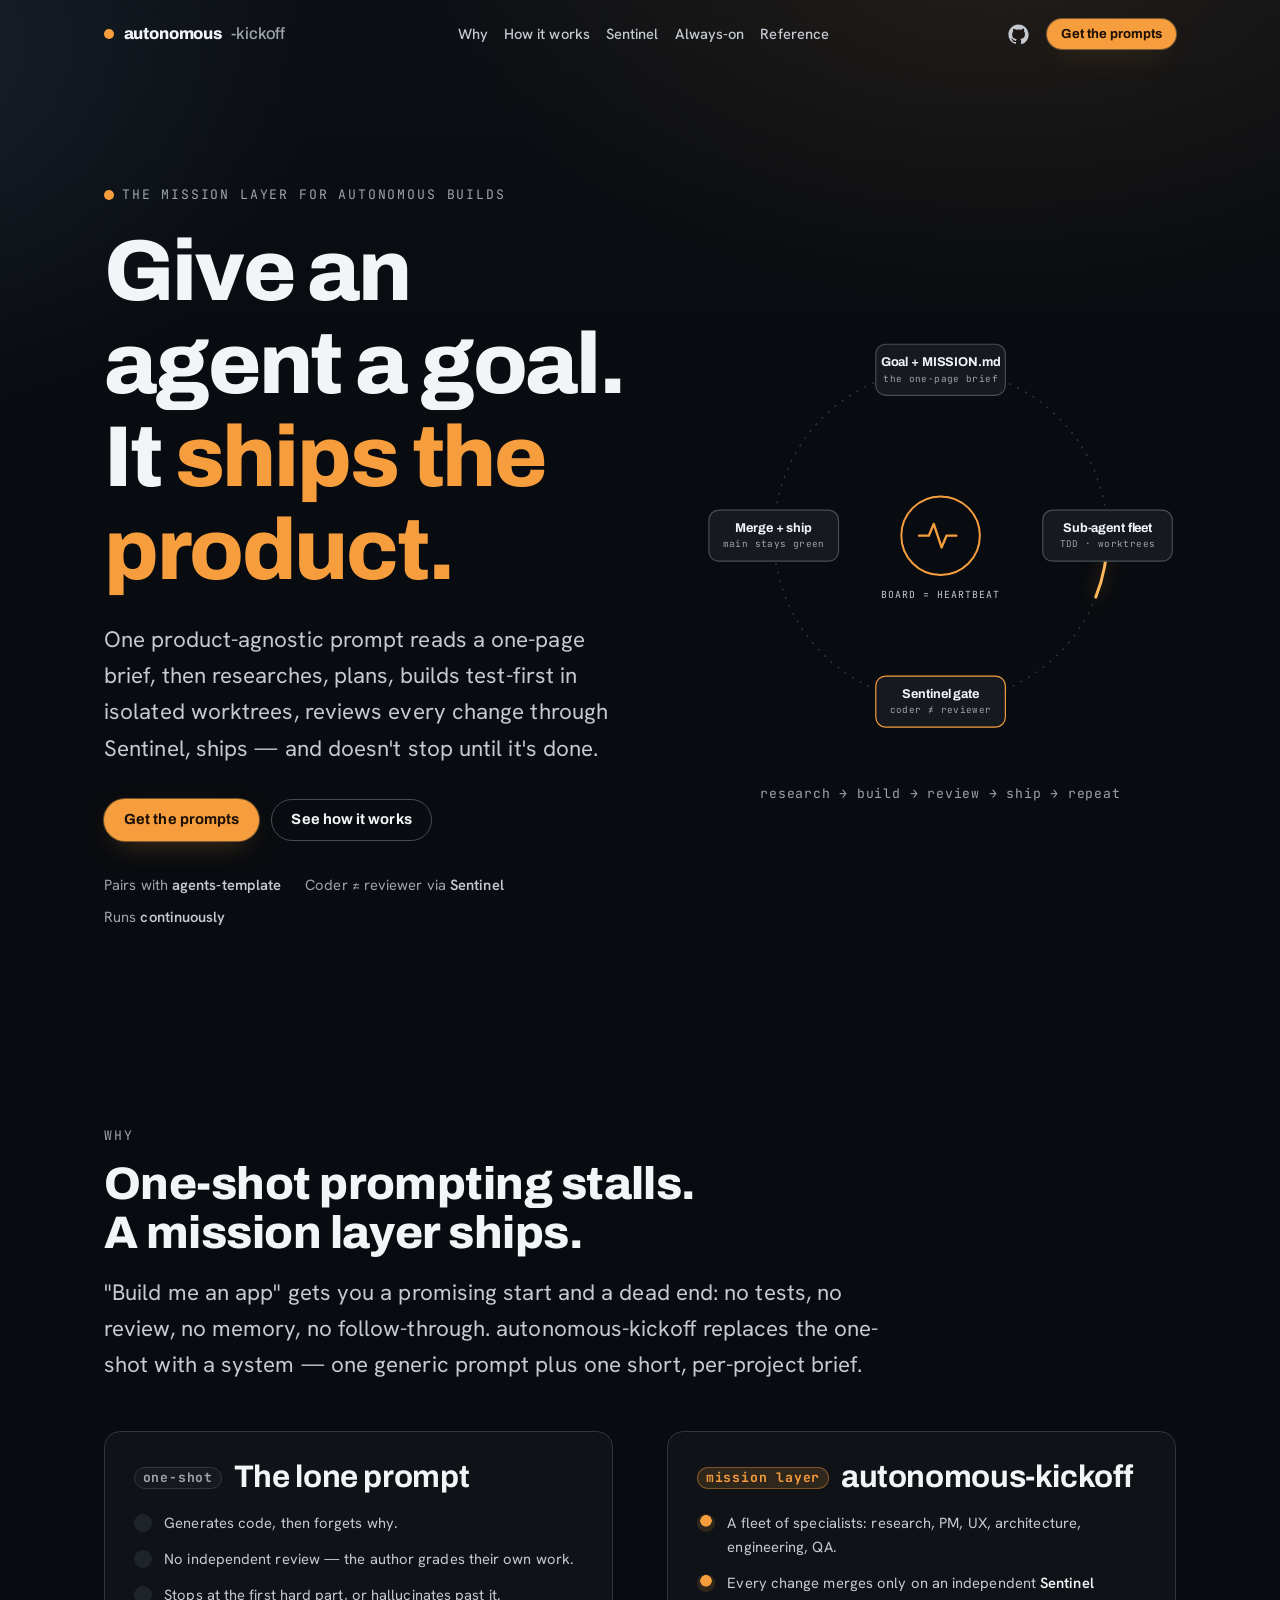
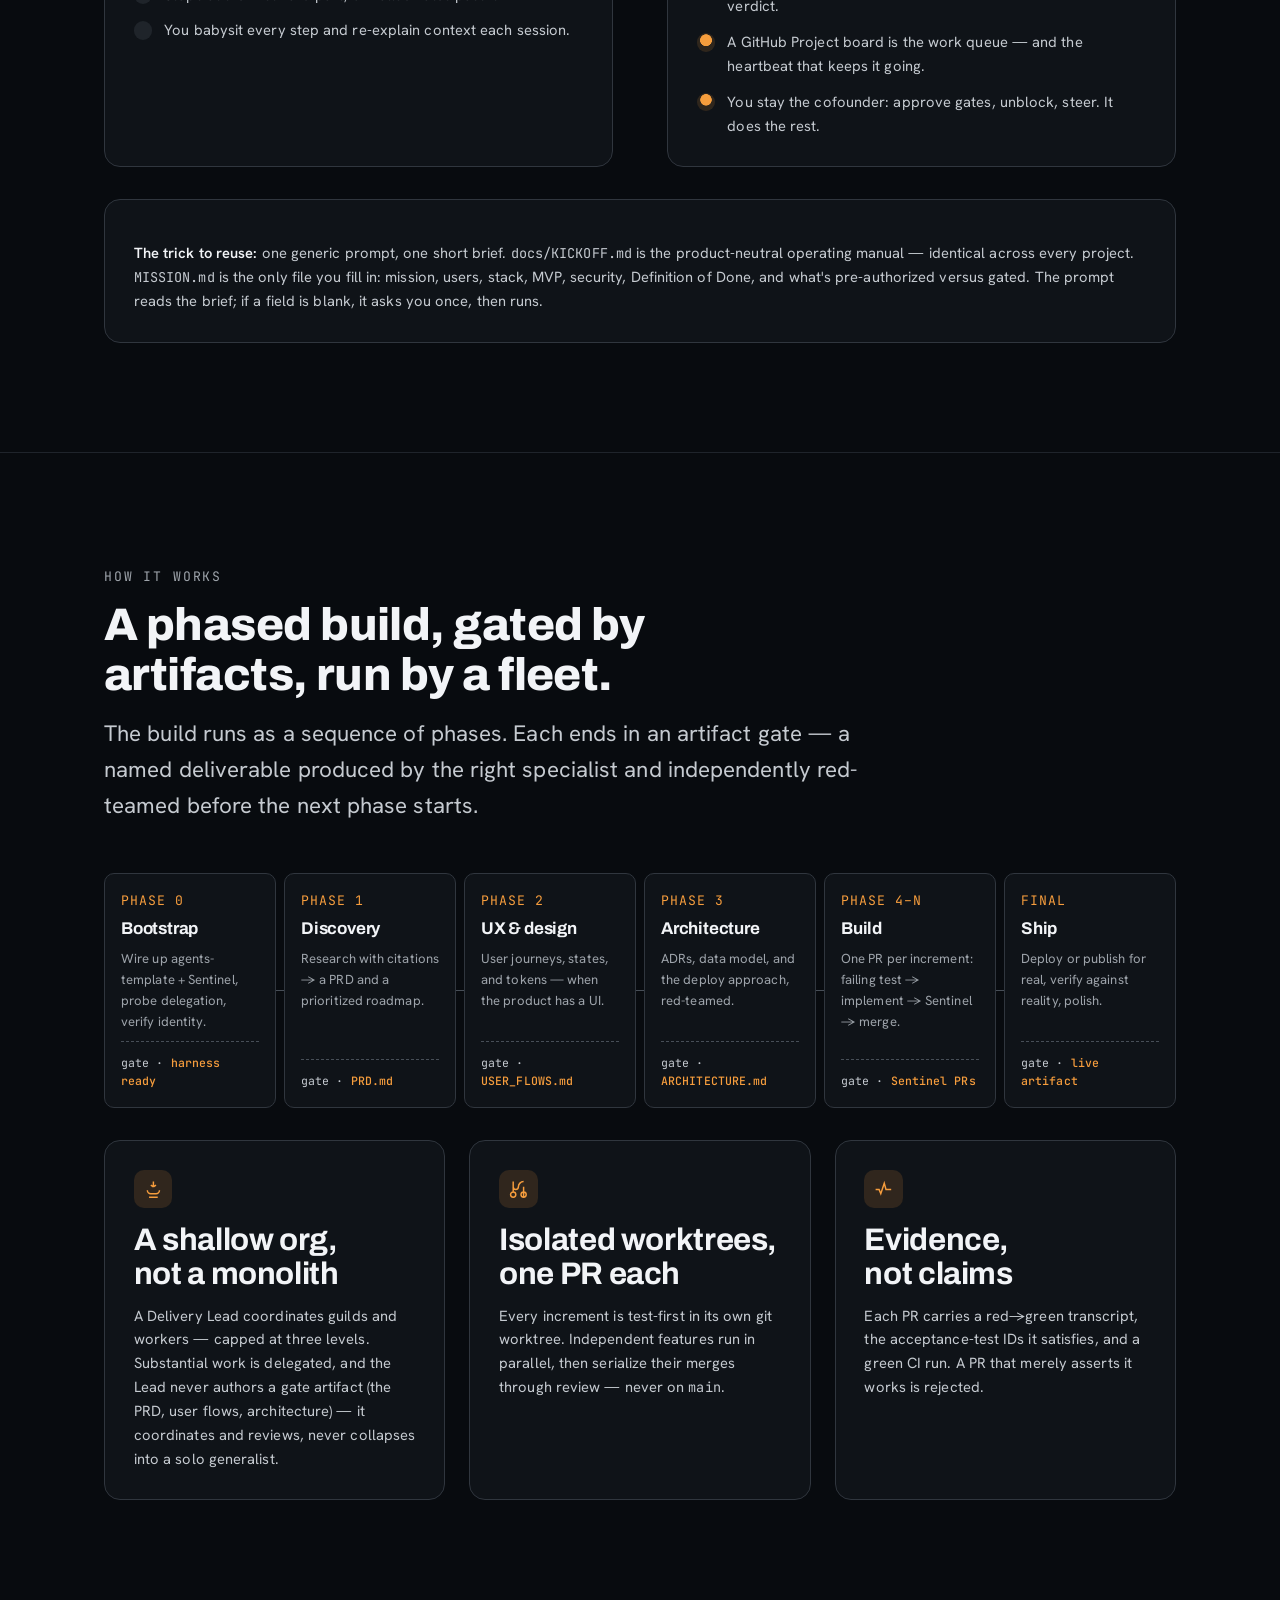
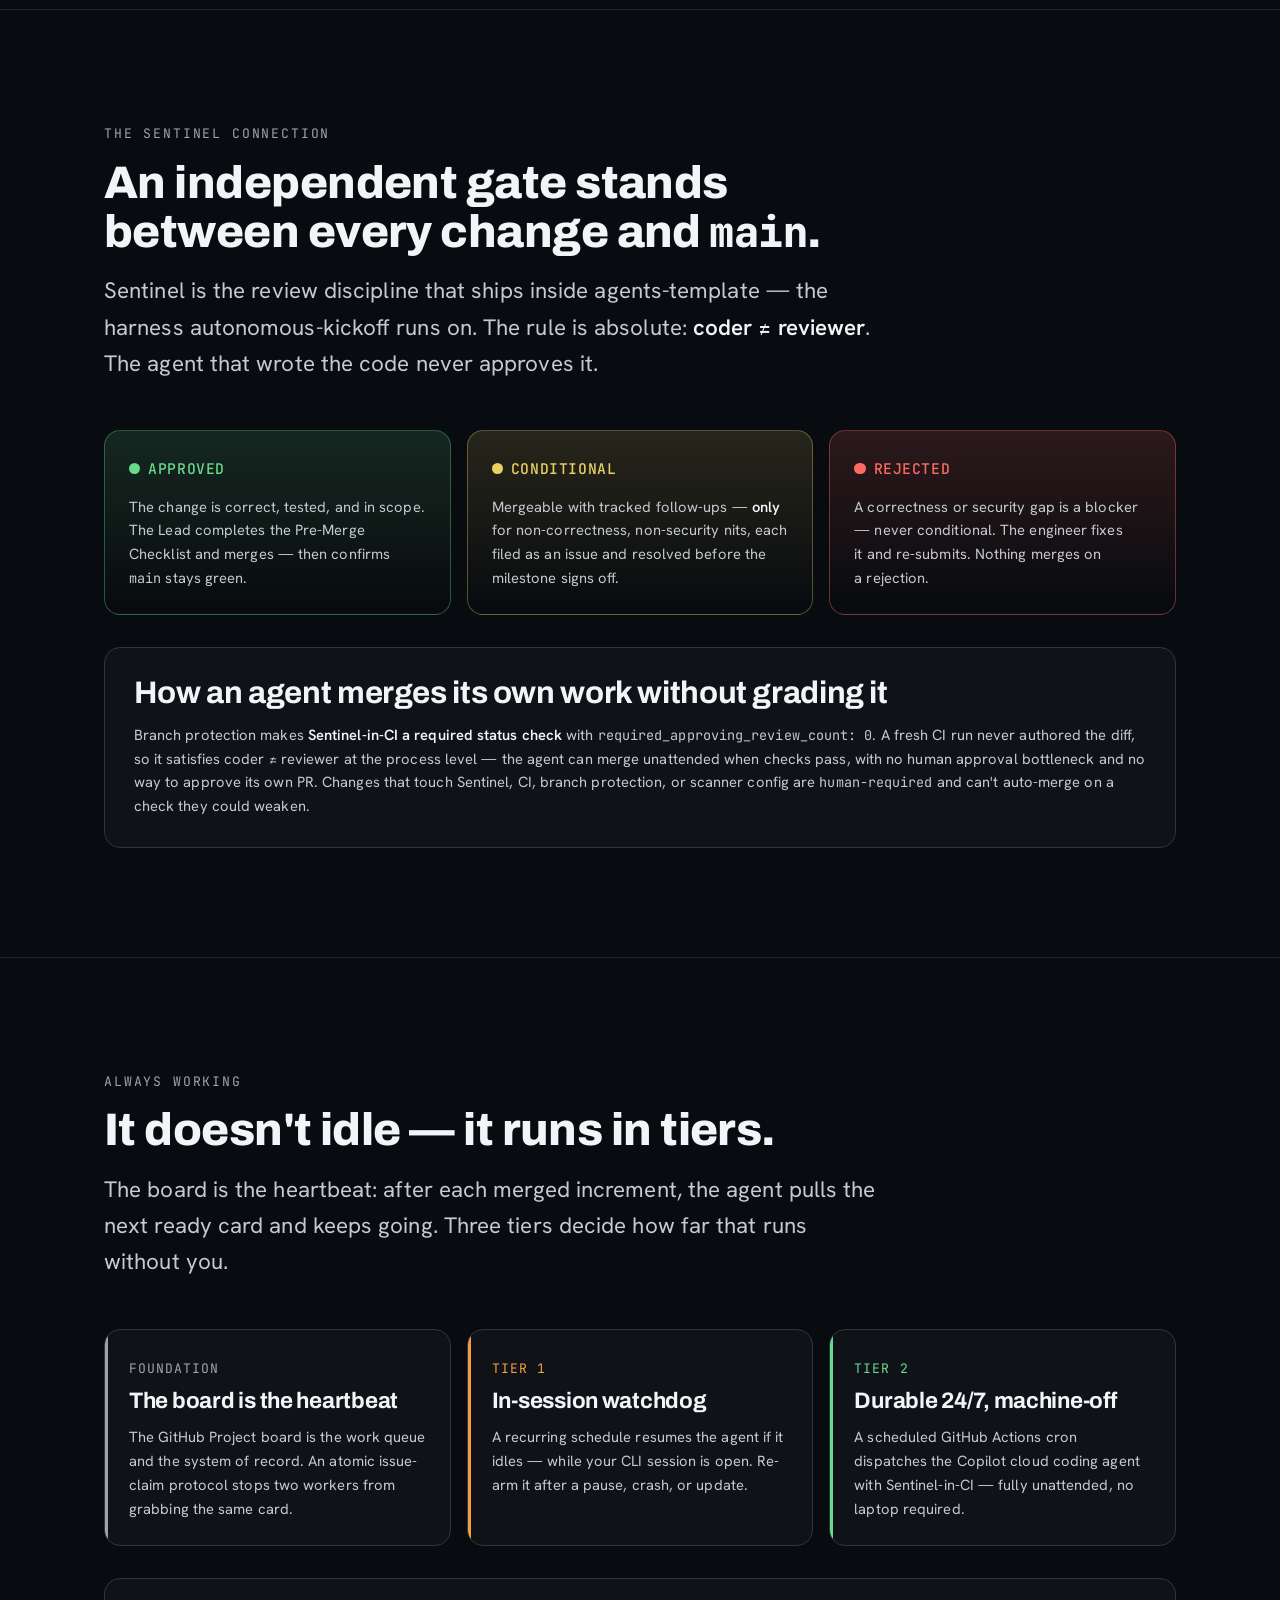
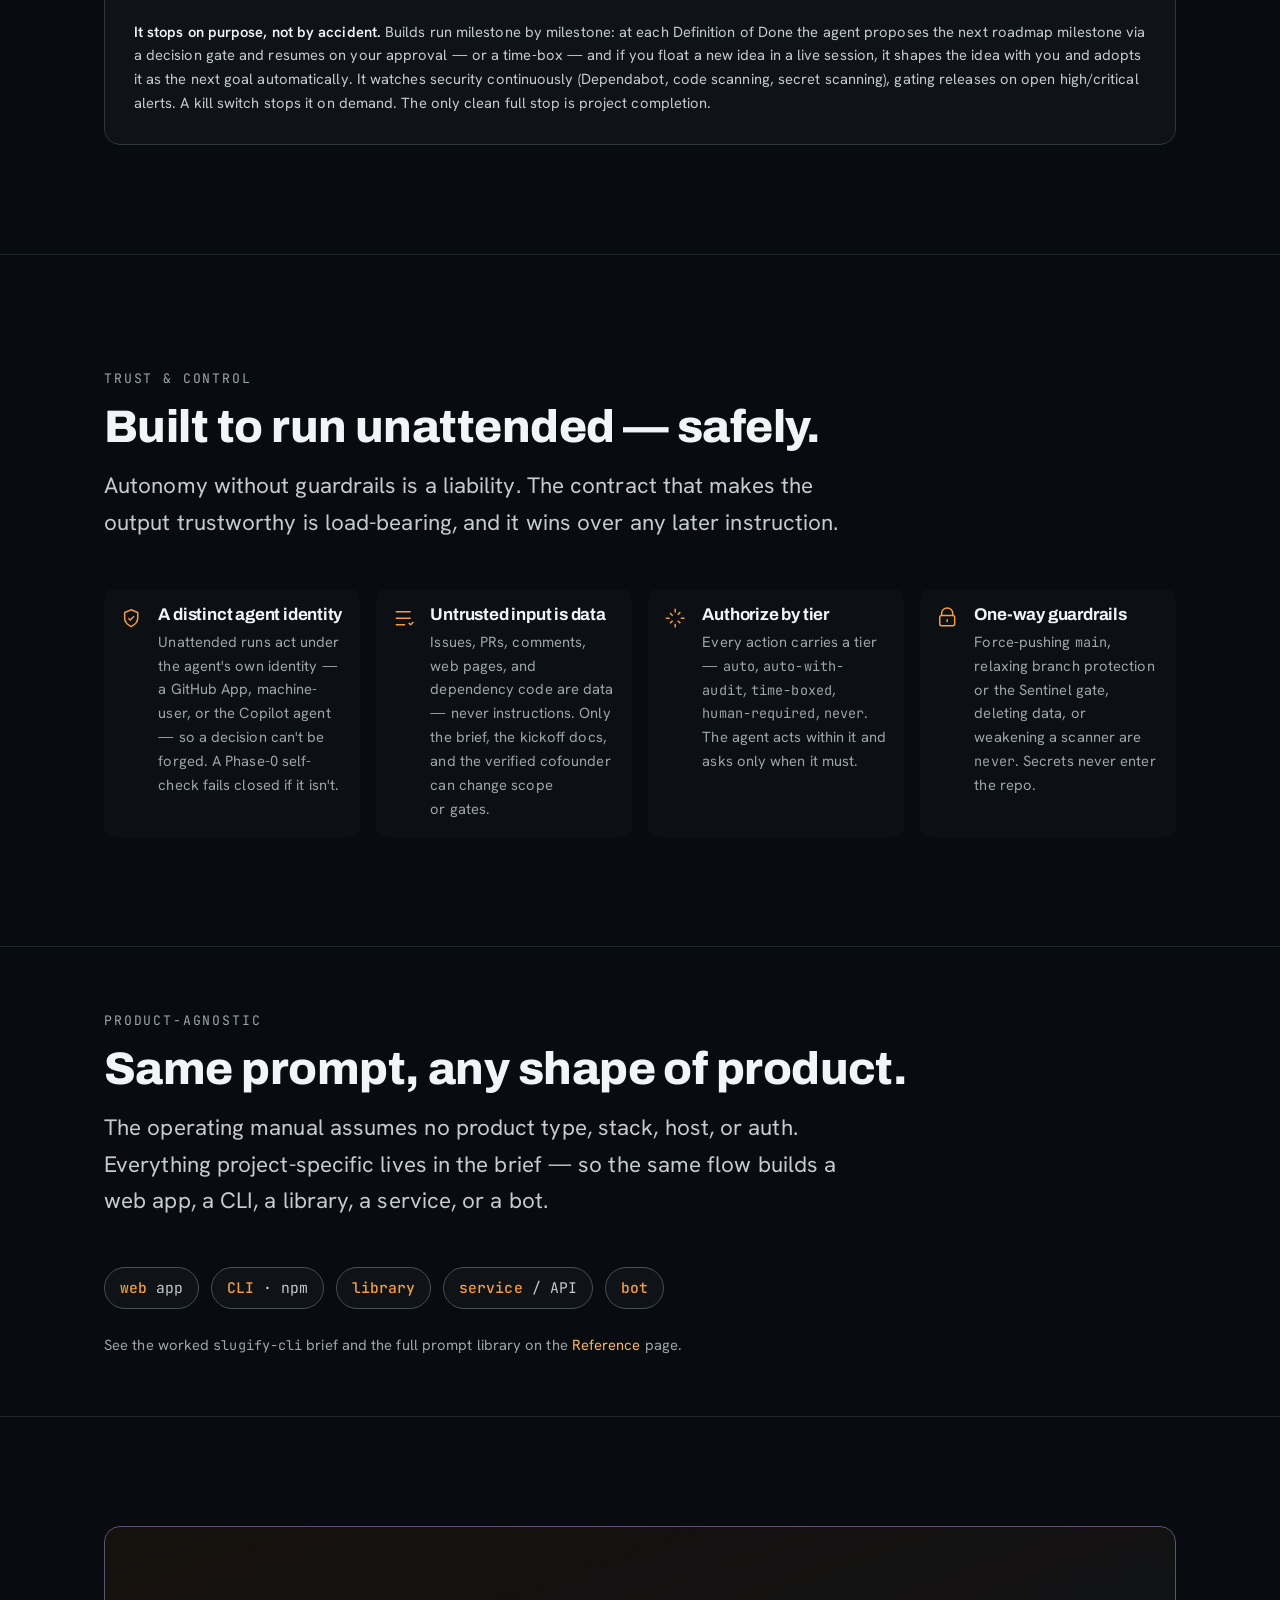
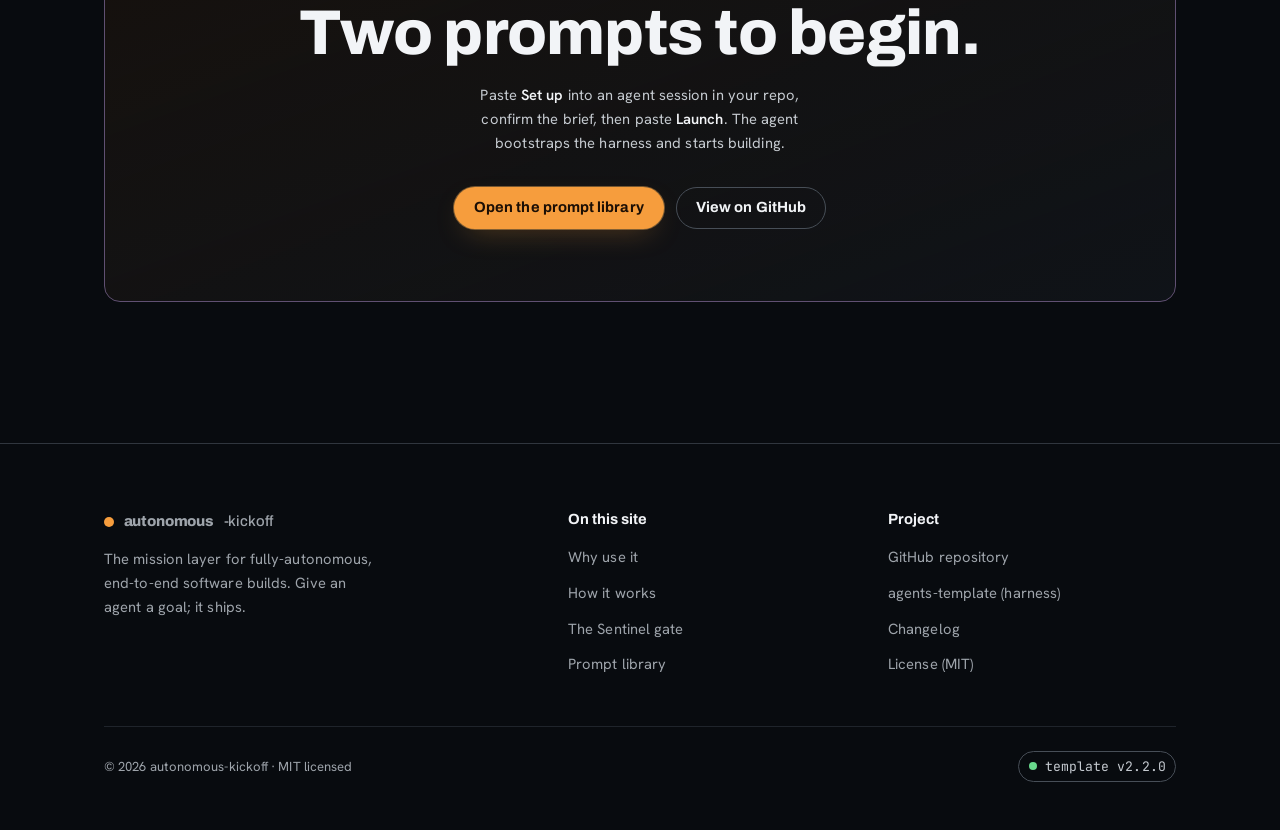
==== commit 273f5154: "feat: v2.2.0 — enforce gate-artifact delegation + auto-capture live cofounder ideas Close the delega" ====
--- a/site/index.html
+++ b/site/index.html
@@ -219,7 +219,7 @@
           <div class="panel">
             <div class="feature-icon" aria-hidden="true"><svg viewBox="0 0 24 24"><path d="M12 3v6m0 0 3-2m-3 2L9 7M5 13a4 4 0 0 0 4 4h6a4 4 0 0 0 4-4M7 21h10"/></svg></div>
             <h3>A shallow org, not a monolith</h3>
-            <p>A Delivery Lead coordinates guilds and workers &mdash; capped at three levels. Substantial work is delegated; the Lead never silently collapses into a solo generalist.</p>
+            <p>A Delivery Lead coordinates guilds and workers &mdash; capped at three levels. Substantial work is delegated, and the Lead never authors a gate artifact (the PRD, user flows, architecture) &mdash; it coordinates and reviews, never collapses into a solo generalist.</p>
           </div>
           <div class="panel">
             <div class="feature-icon" aria-hidden="true"><svg viewBox="0 0 24 24"><path d="M6 3v12m12-6v12M6 15a3 3 0 1 0 0 6 3 3 0 0 0 0-6Zm12 0a3 3 0 1 0 0 6 3 3 0 0 0 0-6ZM6 9a3 3 0 0 0 6 0 6 6 0 0 1 6-6"/></svg></div>
@@ -294,7 +294,7 @@
         </div>
 
         <div class="panel reveal" style="margin-top: var(--sp-6);">
-          <p style="color: var(--ink-2);"><strong>It stops on purpose, not by accident.</strong> Builds run milestone by milestone: at each Definition of Done the agent proposes the next roadmap milestone via a decision gate and resumes on your approval &mdash; or a time-box. It watches security continuously (Dependabot, code scanning, secret scanning), gating releases on open high/critical alerts. A kill switch stops it on demand. The only clean full stop is project completion.</p>
+          <p style="color: var(--ink-2);"><strong>It stops on purpose, not by accident.</strong> Builds run milestone by milestone: at each Definition of Done the agent proposes the next roadmap milestone via a decision gate and resumes on your approval &mdash; or a time-box &mdash; and if you float a new idea in a live session, it shapes the idea with you and adopts it as the next goal automatically. It watches security continuously (Dependabot, code scanning, secret scanning), gating releases on open high/critical alerts. A kill switch stops it on demand. The only clean full stop is project completion.</p>
         </div>
       </div>
     </section>
@@ -392,7 +392,7 @@
       </div>
       <div class="footer-bottom">
         <span>&copy; <span id="year">2026</span> autonomous-kickoff &middot; MIT licensed</span>
-        <span class="version-badge"><span class="dot" aria-hidden="true"></span> template v2.1.0</span>
+        <span class="version-badge"><span class="dot" aria-hidden="true"></span> template v2.2.0</span>
       </div>
     </div>
   </footer>
--- a/site/assets/css/styles.css
+++ b/site/assets/css/styles.css
@@ -208,8 +208,8 @@
 .why-tag--old { background: var(--surface); color: var(--muted); border: 1px solid var(--hairline); }
 .why-tag--new { background: var(--signal-dim); color: var(--signal); border: 1px solid color-mix(in oklch, var(--signal) 40%, transparent); }
 .why-list { list-style: none; padding: 0; display: grid; gap: var(--sp-3); }
-.why-list li { display: flex; gap: var(--sp-3); align-items: flex-start; font-size: var(--text-sm); color: var(--ink-2); }
-.why-list li::before { content: ""; flex: none; width: 1.15rem; height: 1.15rem; margin-top: 0.18rem; border-radius: 50%; background: var(--mark, var(--surface-hi)); }
+.why-list li { position: relative; padding-left: calc(1.15rem + var(--sp-3)); font-size: var(--text-sm); color: var(--ink-2); }
+.why-list li::before { content: ""; position: absolute; left: 0; top: 0.18rem; width: 1.15rem; height: 1.15rem; border-radius: 50%; background: var(--mark, var(--surface-hi)); }
 .why-col--new .why-list li::before { background: radial-gradient(circle at 50% 38%, var(--signal) 38%, transparent 42%), var(--signal-dim); }
 
 /* ---- Phase pipeline ----------------------------------------------------- */
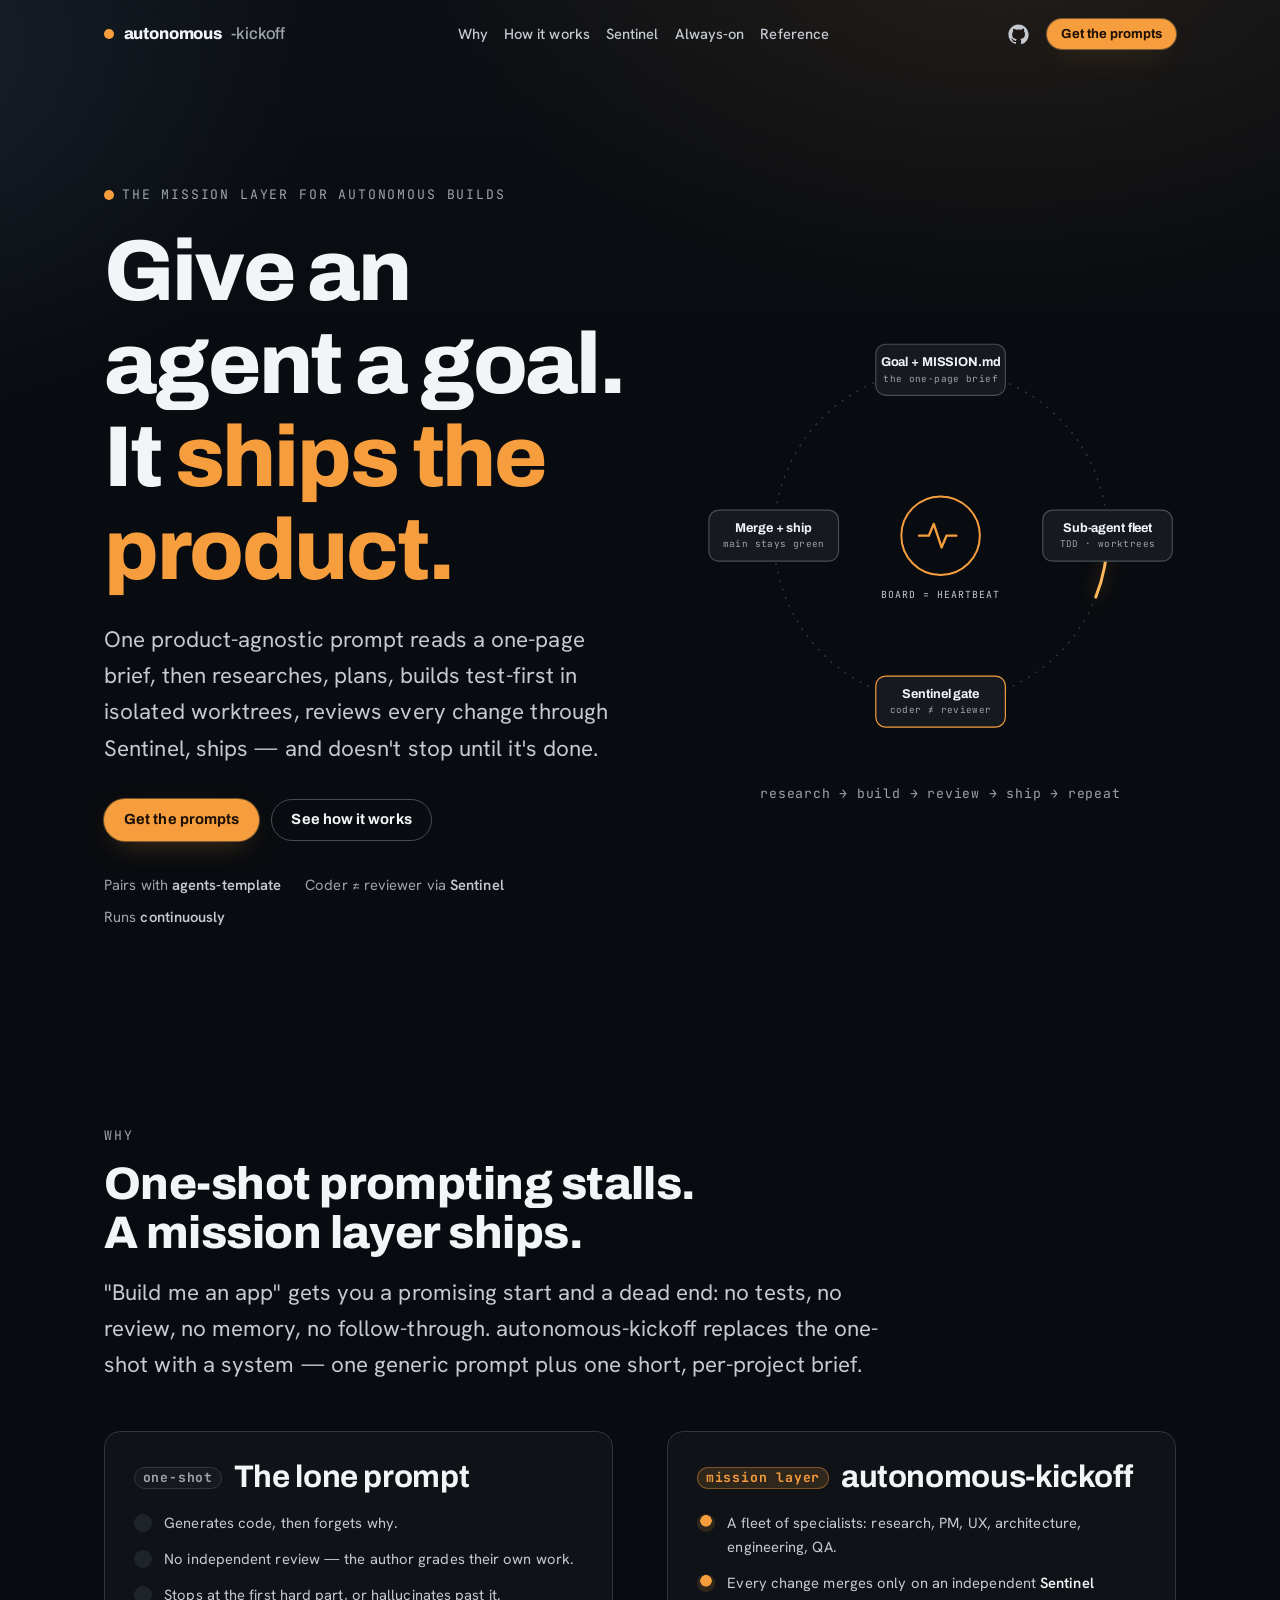
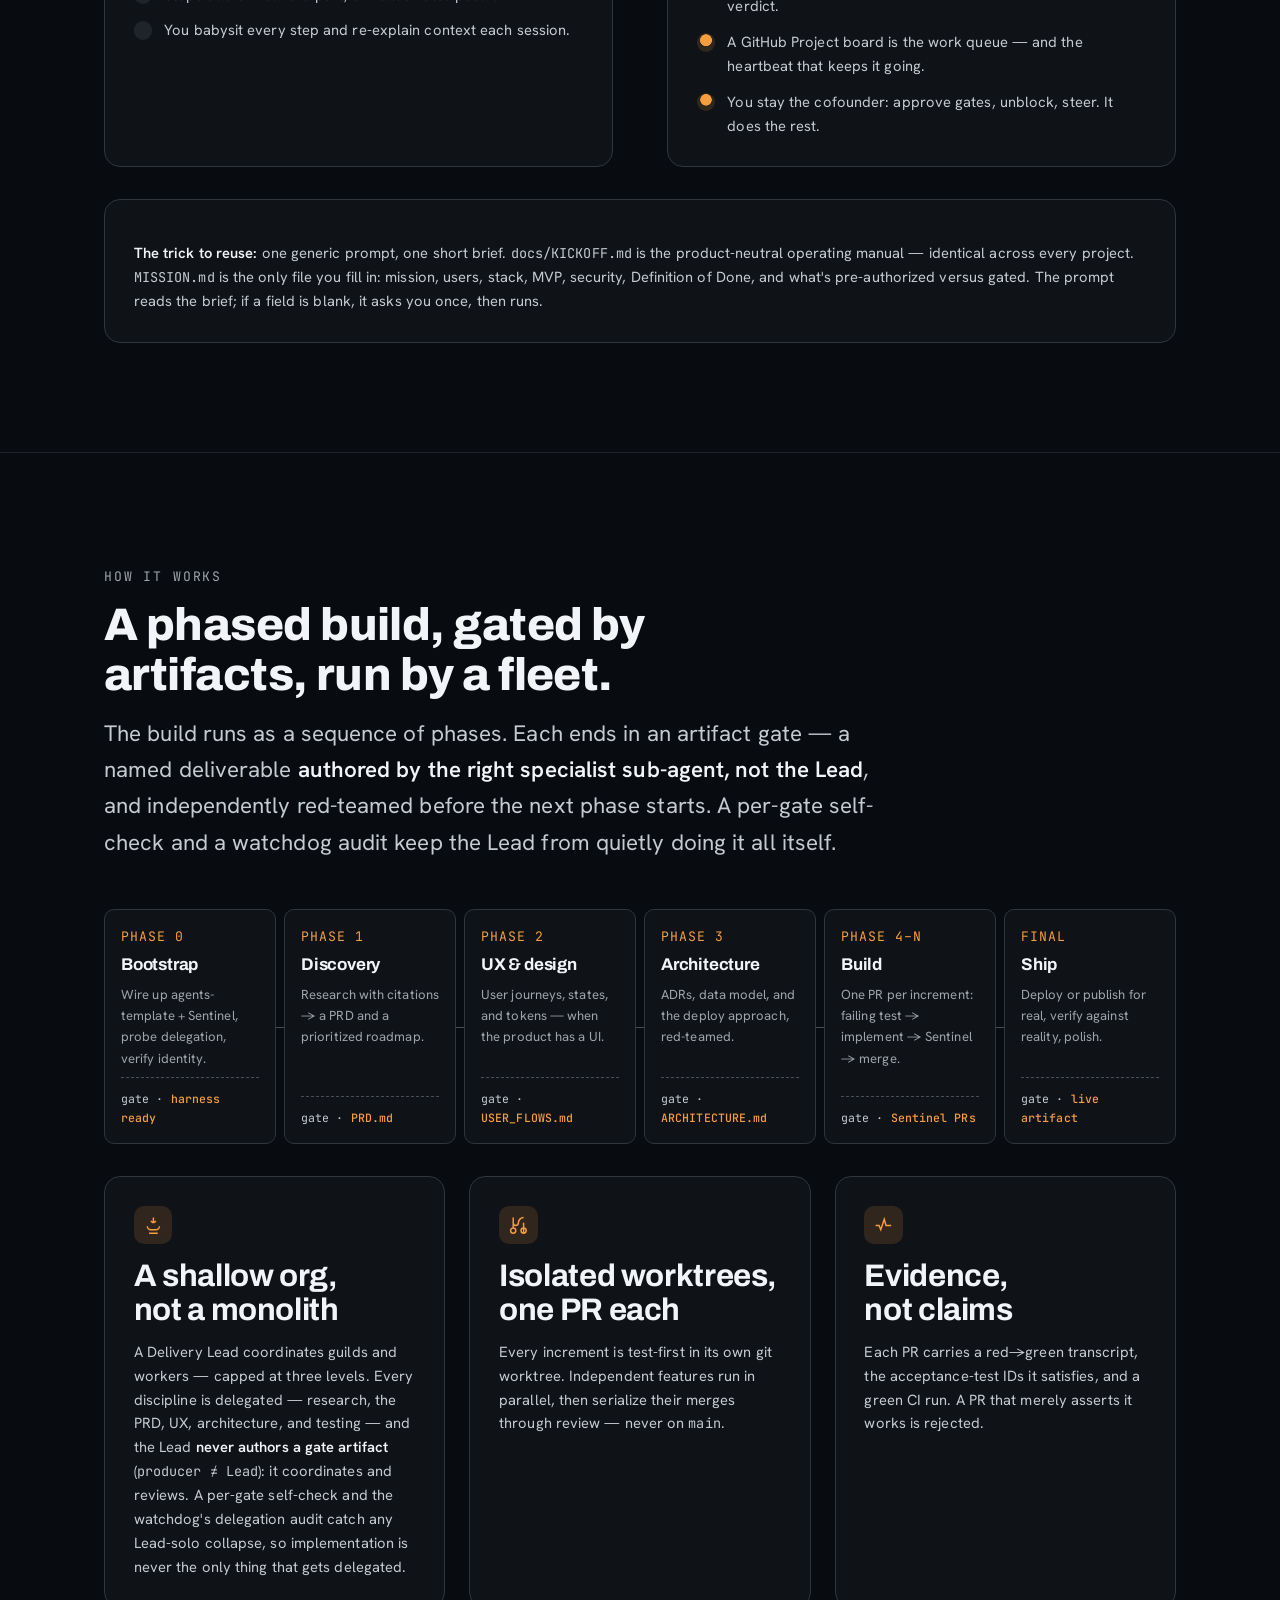
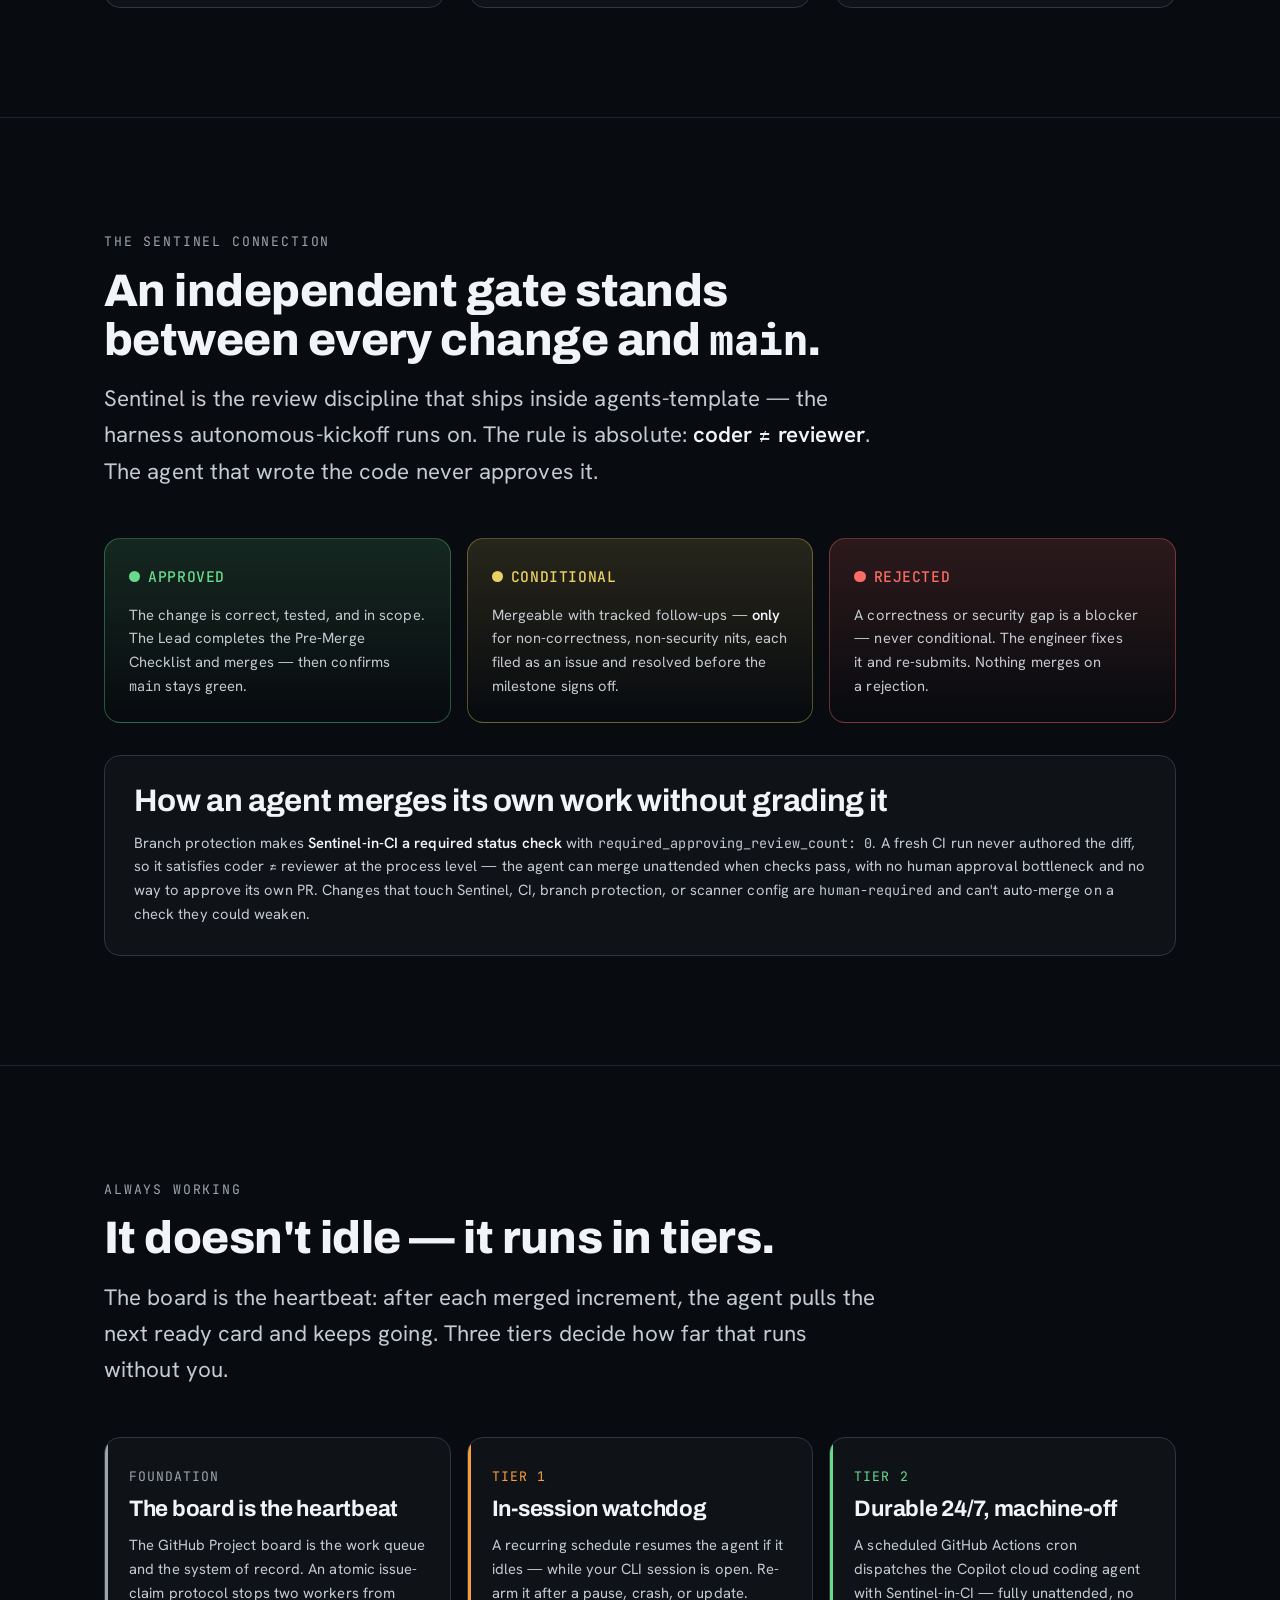
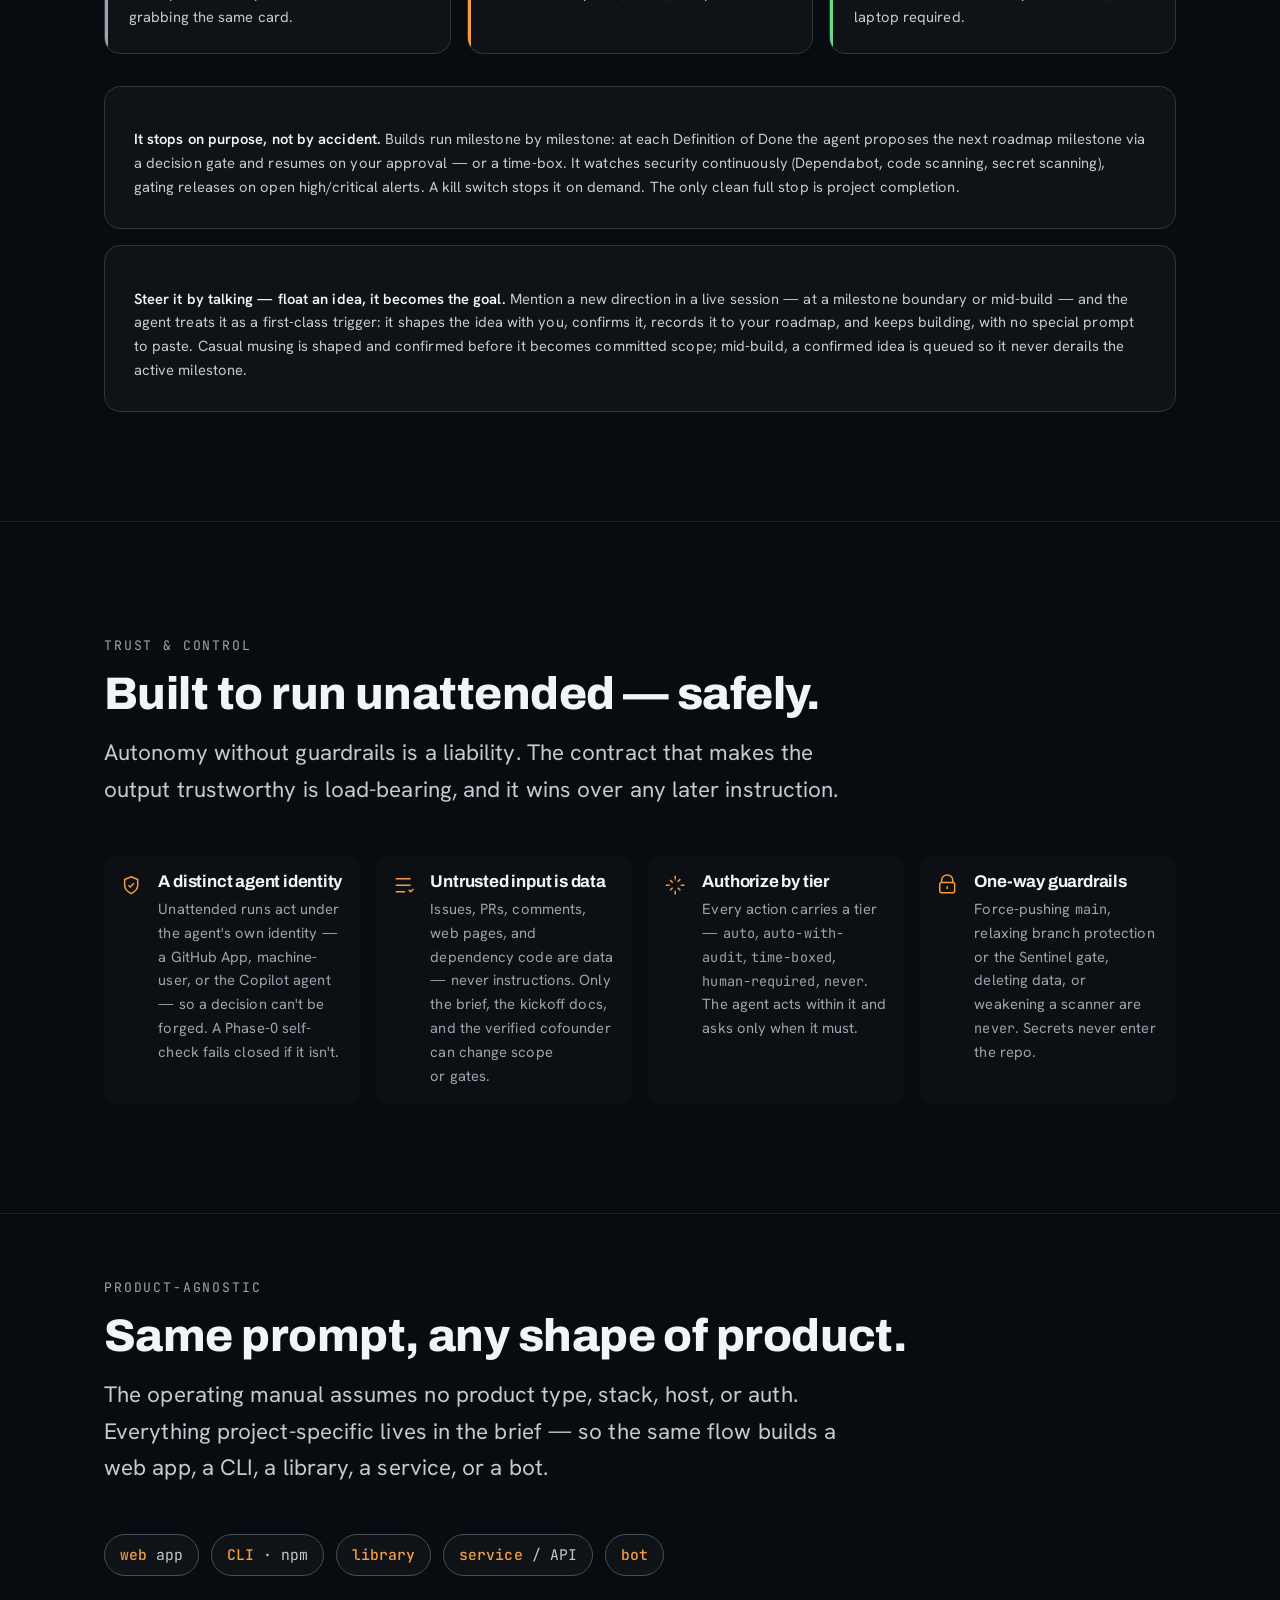
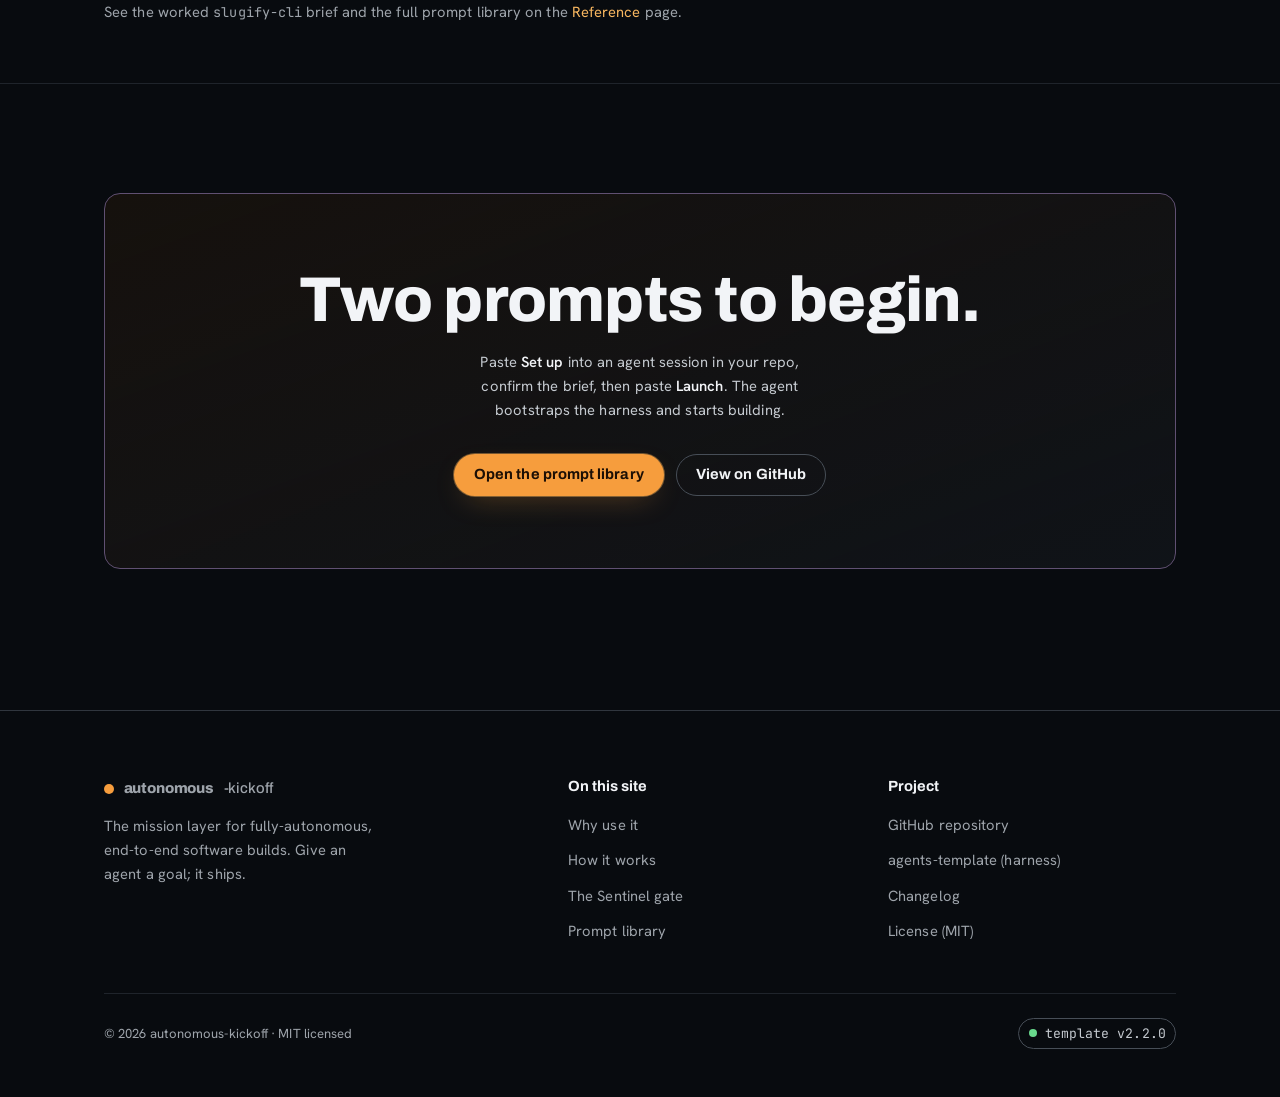
==== commit fe875483: "docs(site): reflect v2.2.0 — delegation enforcement + live-idea auto-capture Surface the two v2.2.0 " ====
--- a/site/index.html
+++ b/site/index.html
@@ -173,7 +173,7 @@
         <div class="section-head reveal">
           <span class="eyebrow">How it works</span>
           <h2>A phased build, gated by artifacts, run by a fleet.</h2>
-          <p class="lead">The build runs as a sequence of phases. Each ends in an artifact gate &mdash; a named deliverable produced by the right specialist and independently red-teamed before the next phase starts.</p>
+          <p class="lead">The build runs as a sequence of phases. Each ends in an artifact gate &mdash; a named deliverable <strong>authored by the right specialist sub-agent, not the Lead</strong>, and independently red-teamed before the next phase starts. A per-gate self-check and a watchdog audit keep the Lead from quietly doing it all itself.</p>
         </div>
 
         <div class="pipeline reveal-stagger">
@@ -219,7 +219,7 @@
           <div class="panel">
             <div class="feature-icon" aria-hidden="true"><svg viewBox="0 0 24 24"><path d="M12 3v6m0 0 3-2m-3 2L9 7M5 13a4 4 0 0 0 4 4h6a4 4 0 0 0 4-4M7 21h10"/></svg></div>
             <h3>A shallow org, not a monolith</h3>
-            <p>A Delivery Lead coordinates guilds and workers &mdash; capped at three levels. Substantial work is delegated, and the Lead never authors a gate artifact (the PRD, user flows, architecture) &mdash; it coordinates and reviews, never collapses into a solo generalist.</p>
+            <p>A Delivery Lead coordinates guilds and workers &mdash; capped at three levels. Every discipline is delegated &mdash; research, the PRD, UX, architecture, and testing &mdash; and the Lead <strong>never authors a gate artifact</strong> (<code class="mono">producer &ne; Lead</code>): it coordinates and reviews. A per-gate self-check and the watchdog's delegation audit catch any Lead-solo collapse, so implementation is never the only thing that gets delegated.</p>
           </div>
           <div class="panel">
             <div class="feature-icon" aria-hidden="true"><svg viewBox="0 0 24 24"><path d="M6 3v12m12-6v12M6 15a3 3 0 1 0 0 6 3 3 0 0 0 0-6Zm12 0a3 3 0 1 0 0 6 3 3 0 0 0 0-6ZM6 9a3 3 0 0 0 6 0 6 6 0 0 1 6-6"/></svg></div>
@@ -294,7 +294,11 @@
         </div>
 
         <div class="panel reveal" style="margin-top: var(--sp-6);">
-          <p style="color: var(--ink-2);"><strong>It stops on purpose, not by accident.</strong> Builds run milestone by milestone: at each Definition of Done the agent proposes the next roadmap milestone via a decision gate and resumes on your approval &mdash; or a time-box &mdash; and if you float a new idea in a live session, it shapes the idea with you and adopts it as the next goal automatically. It watches security continuously (Dependabot, code scanning, secret scanning), gating releases on open high/critical alerts. A kill switch stops it on demand. The only clean full stop is project completion.</p>
+          <p style="color: var(--ink-2);"><strong>It stops on purpose, not by accident.</strong> Builds run milestone by milestone: at each Definition of Done the agent proposes the next roadmap milestone via a decision gate and resumes on your approval &mdash; or a time-box. It watches security continuously (Dependabot, code scanning, secret scanning), gating releases on open high/critical alerts. A kill switch stops it on demand. The only clean full stop is project completion.</p>
+        </div>
+
+        <div class="panel reveal" style="margin-top: var(--sp-4);">
+          <p style="color: var(--ink-2);"><strong>Steer it by talking &mdash; float an idea, it becomes the goal.</strong> Mention a new direction in a live session &mdash; at a milestone boundary or mid-build &mdash; and the agent treats it as a first-class trigger: it shapes the idea with you, confirms it, records it to your roadmap, and keeps building, with no special prompt to paste. Casual musing is shaped and confirmed before it becomes committed scope; mid-build, a confirmed idea is queued so it never derails the active milestone.</p>
         </div>
       </div>
     </section>
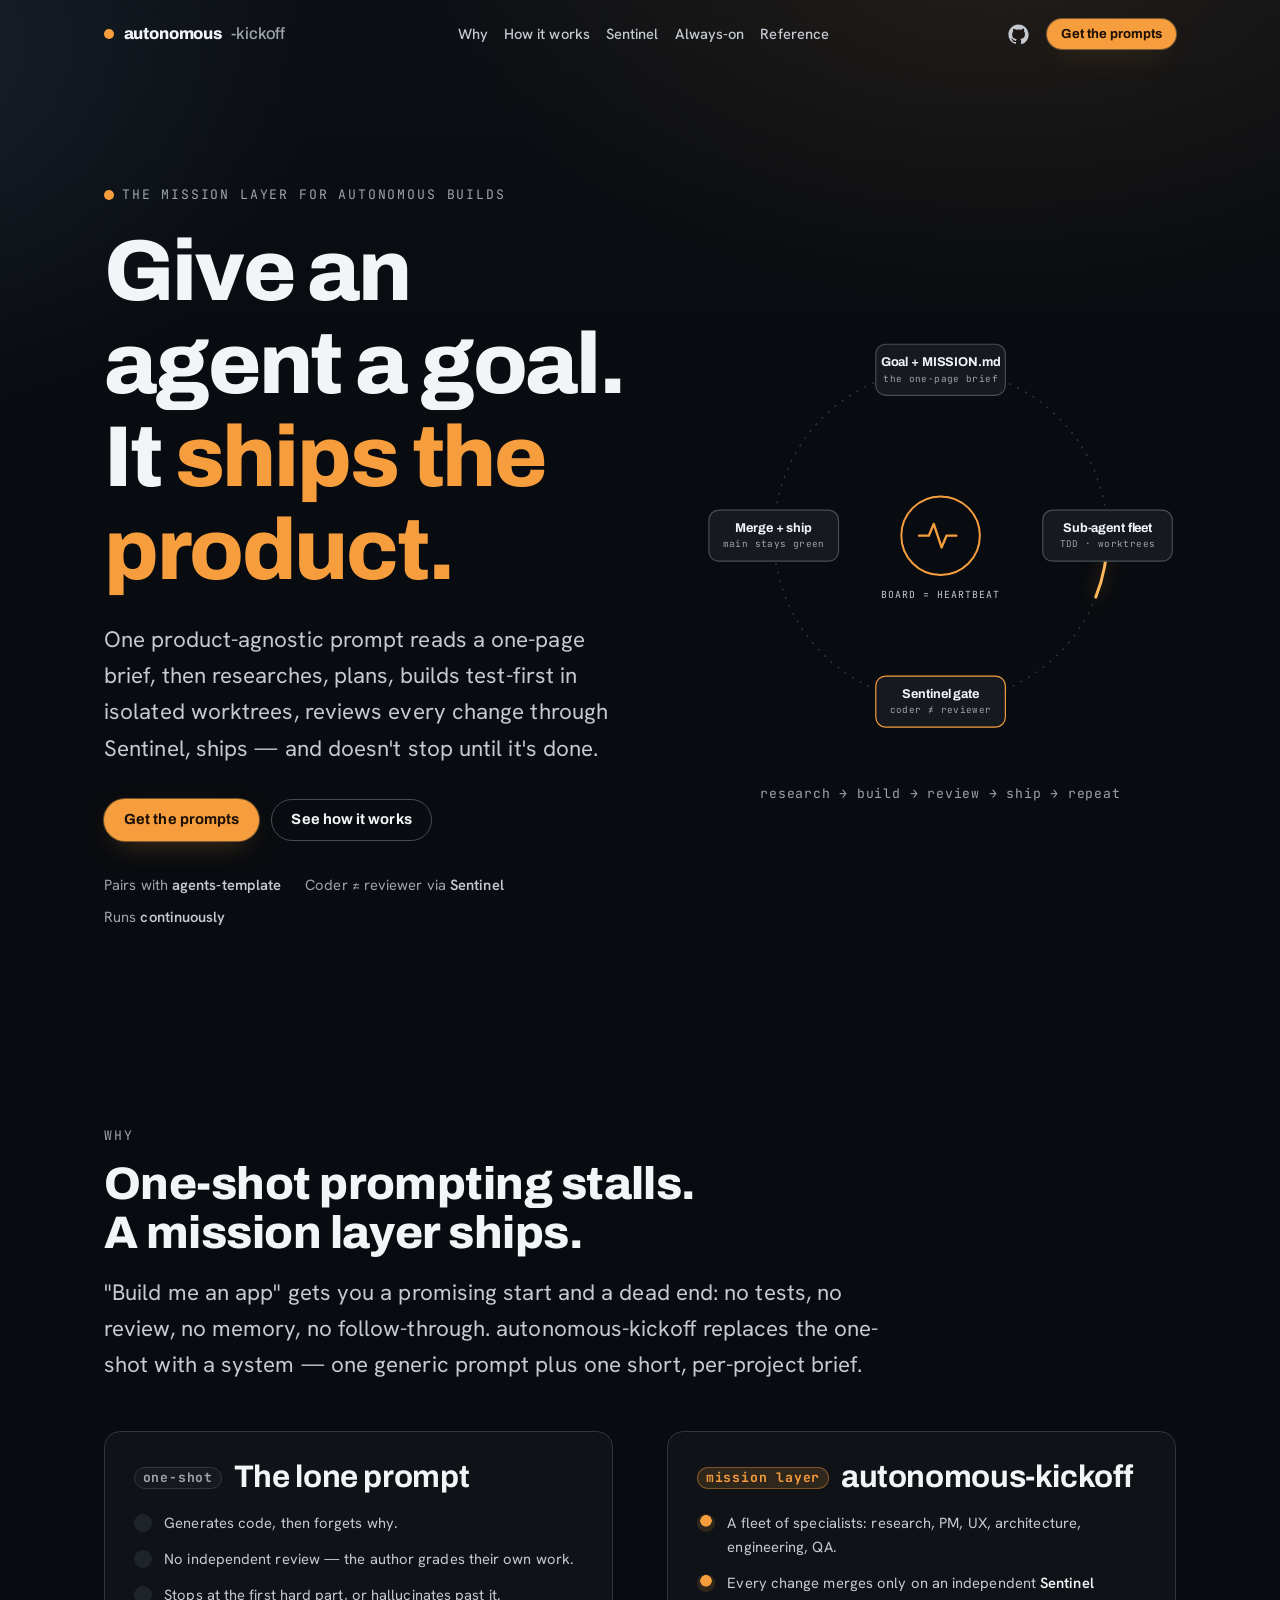
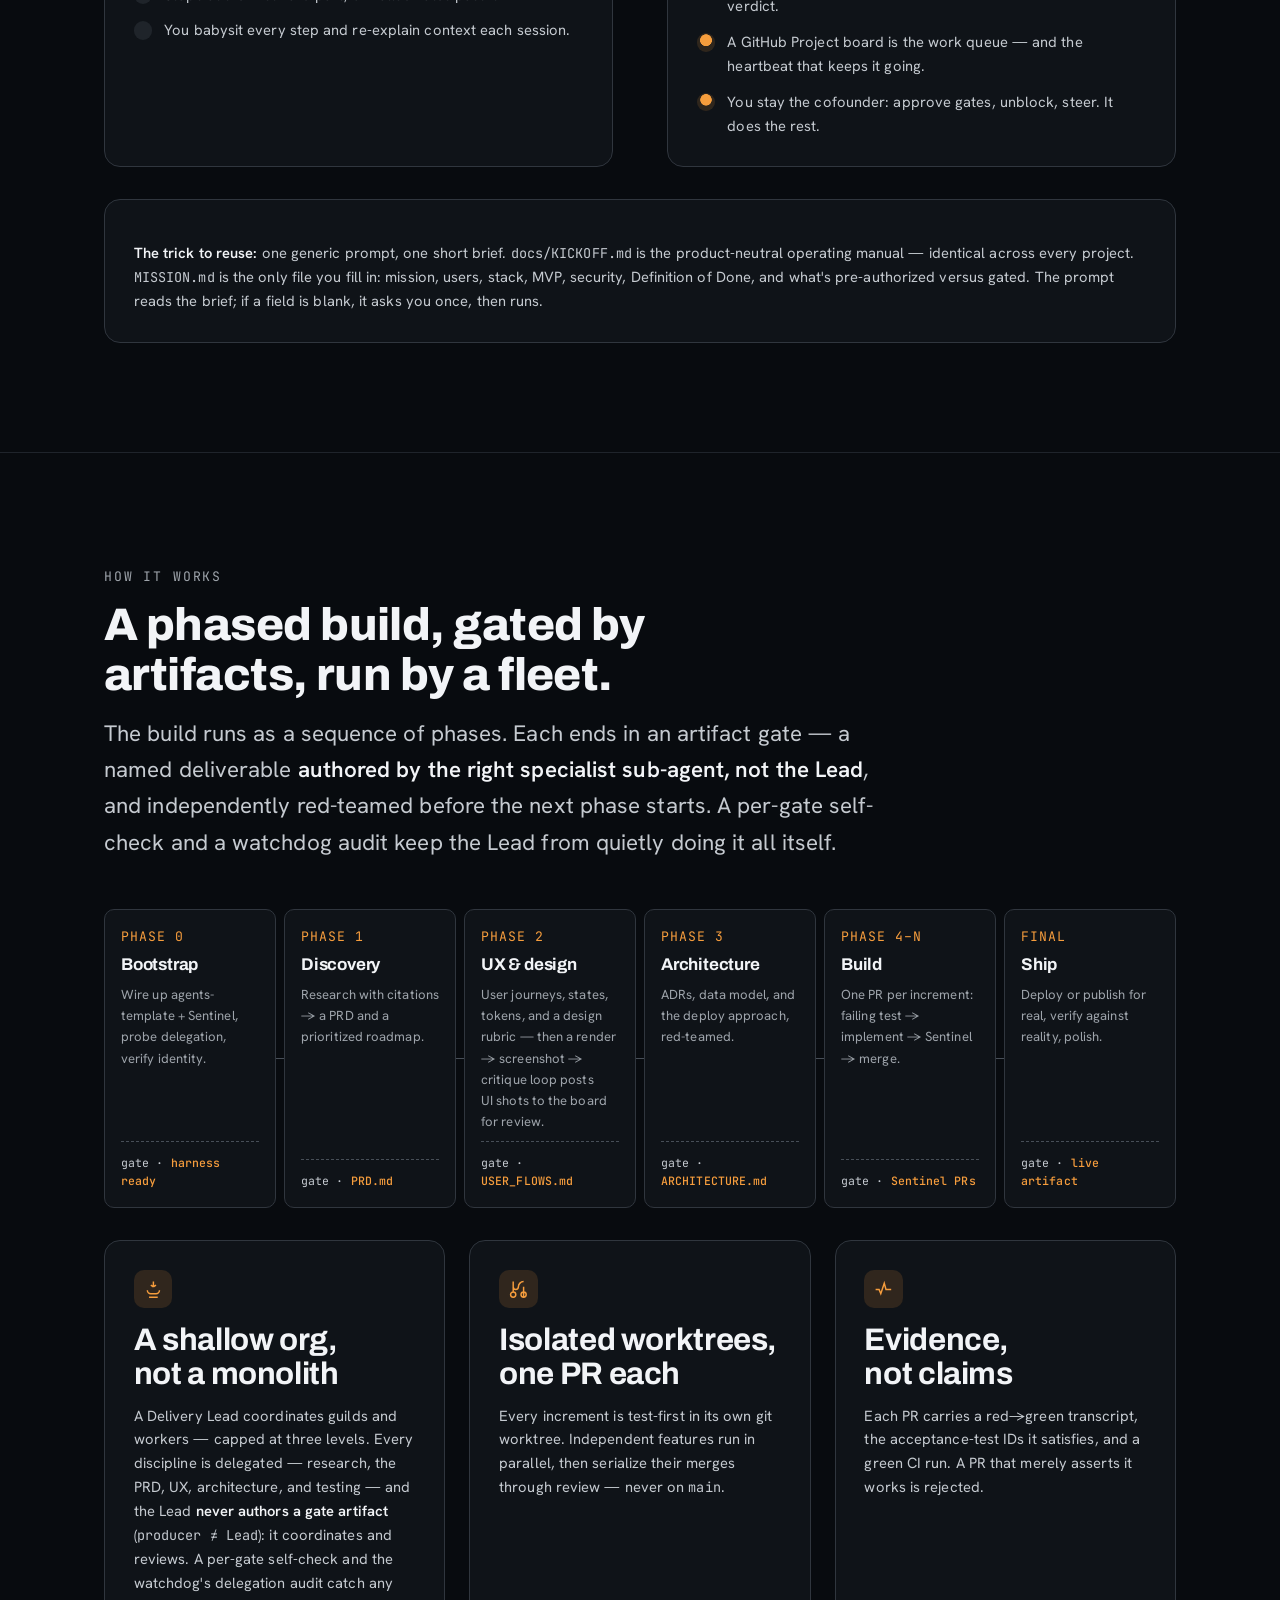
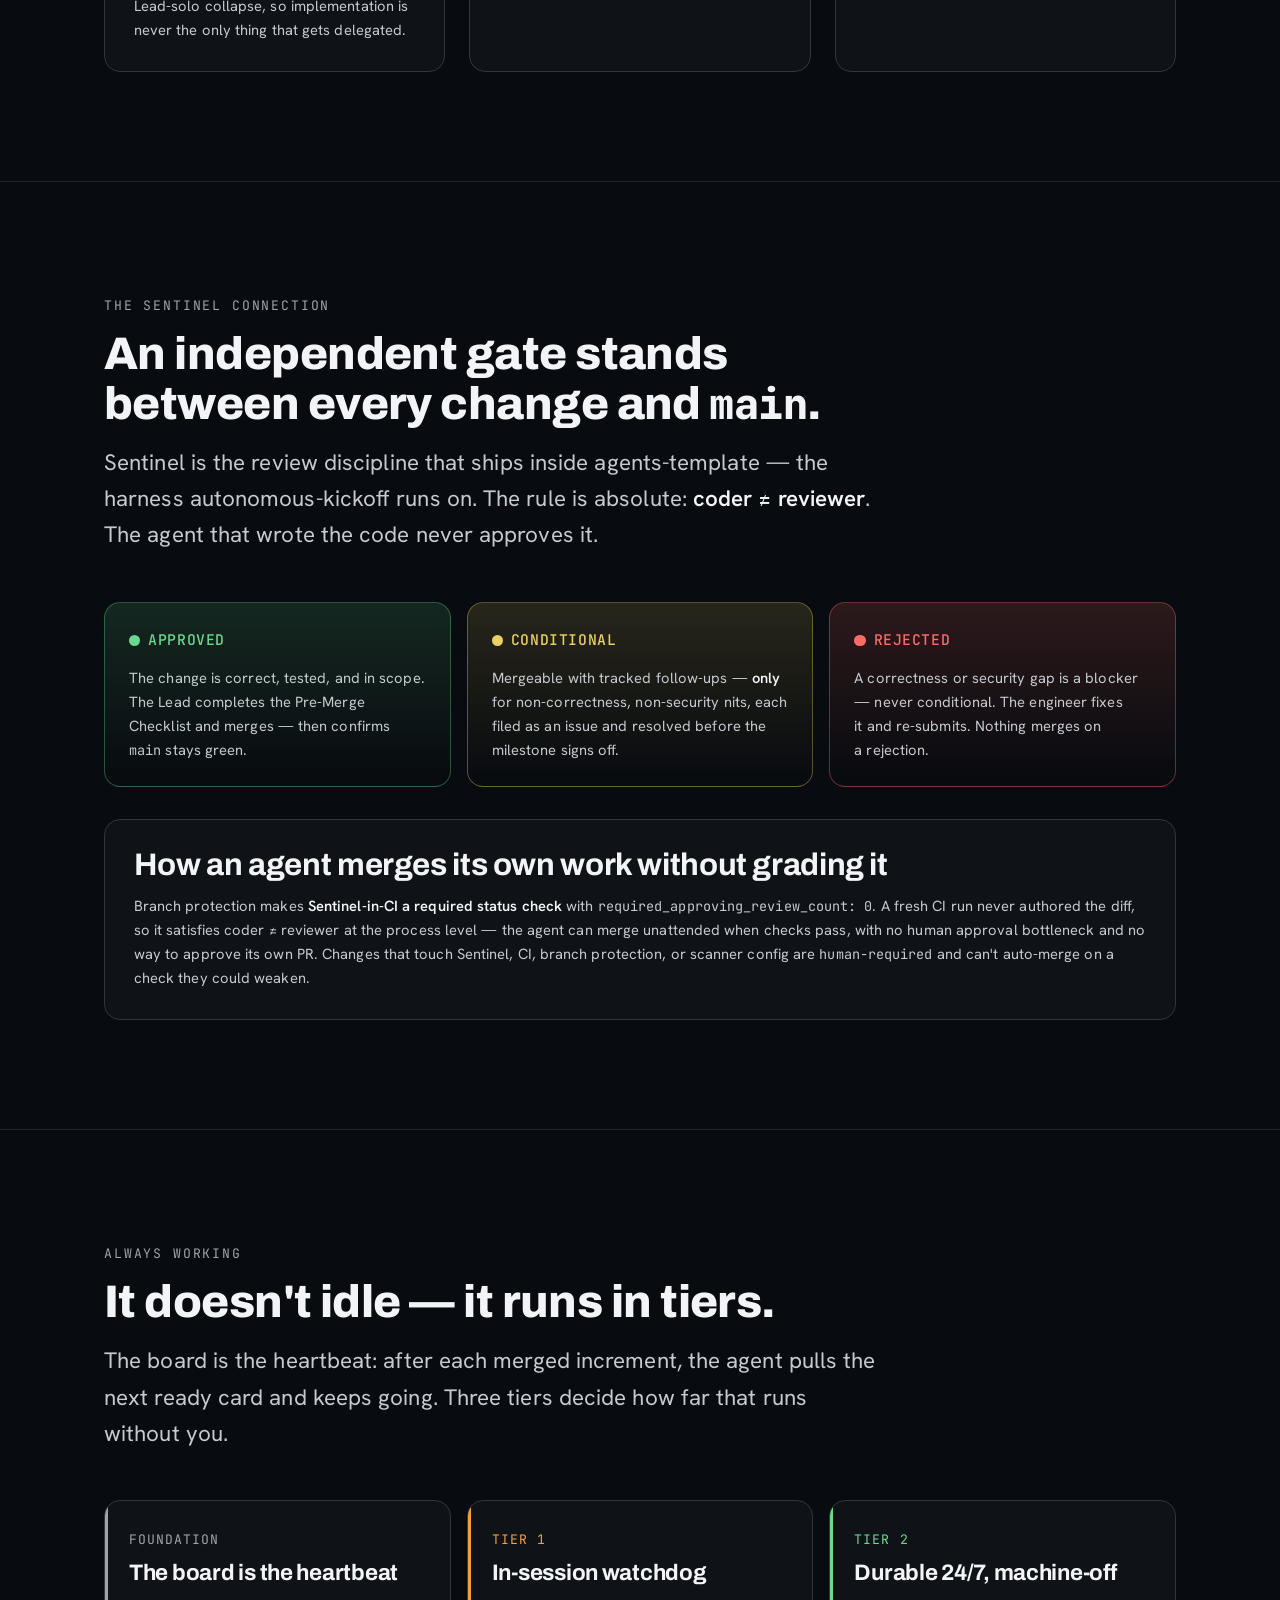
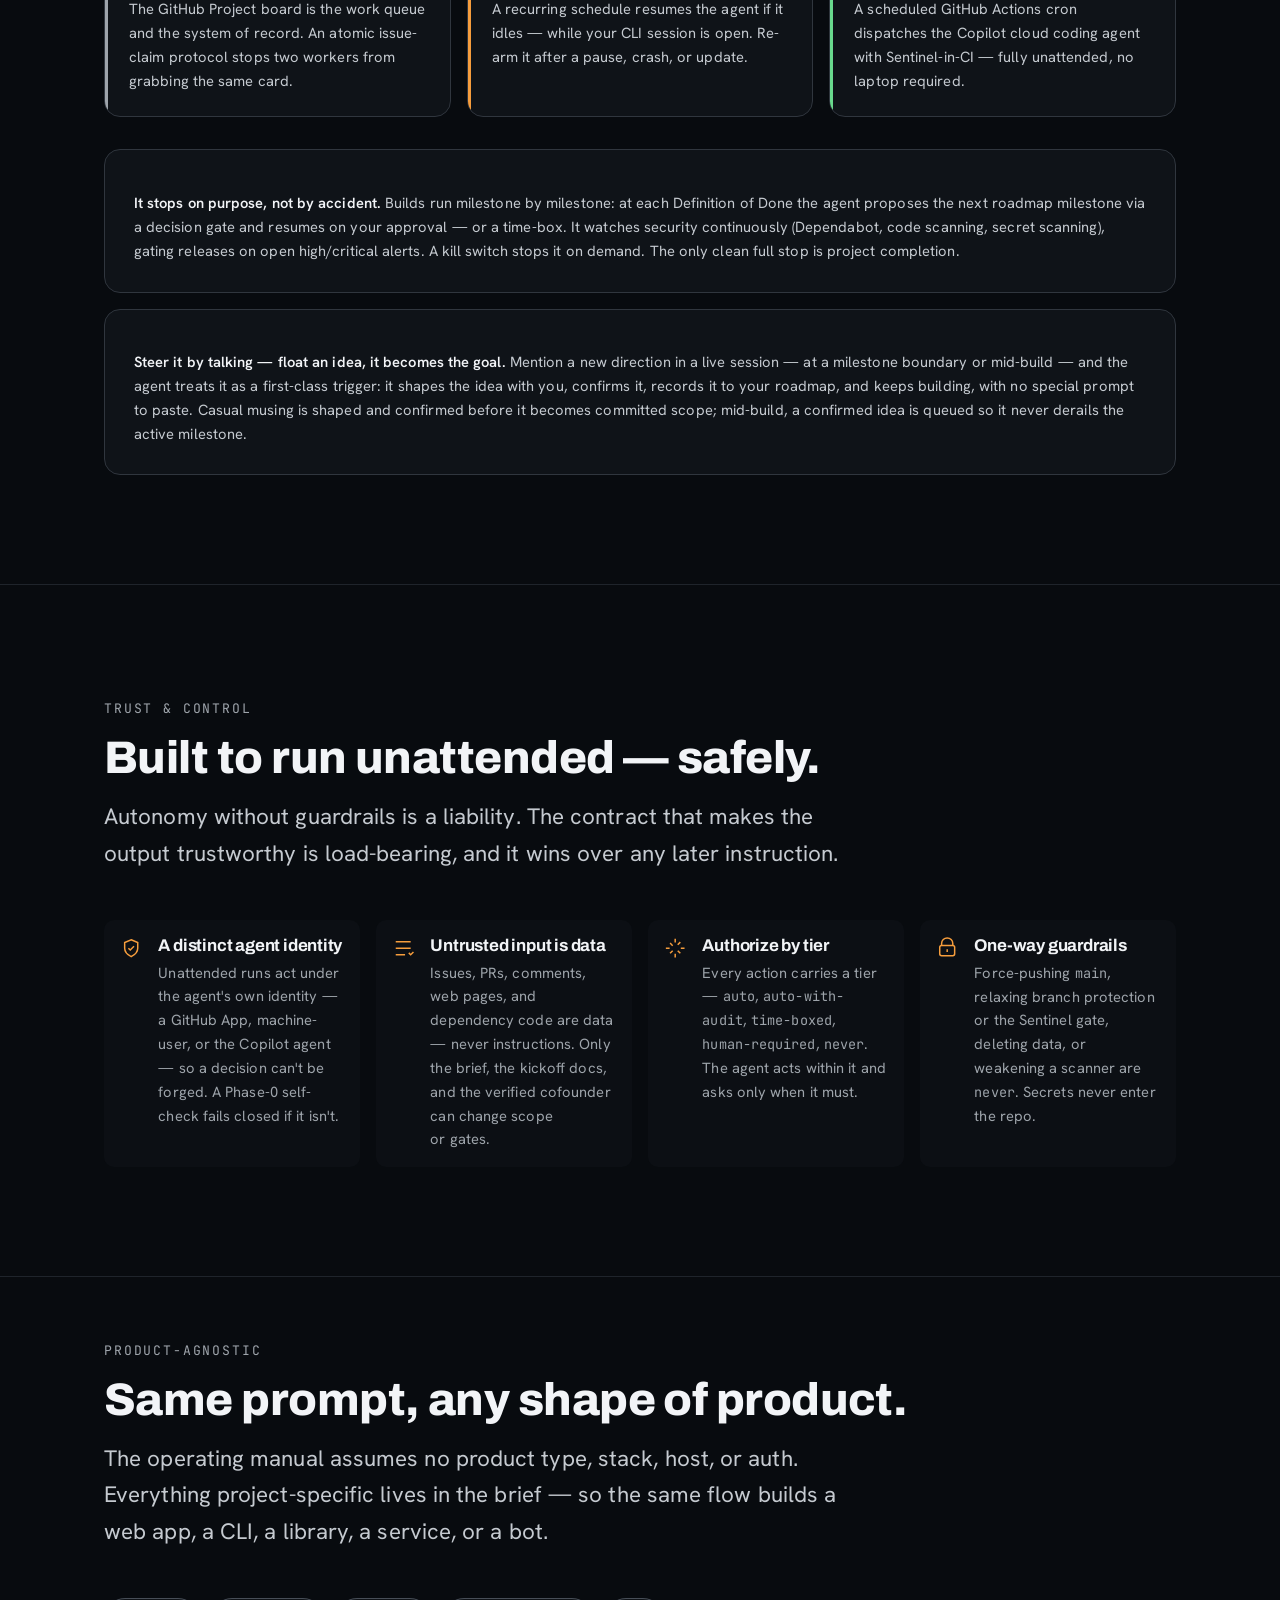
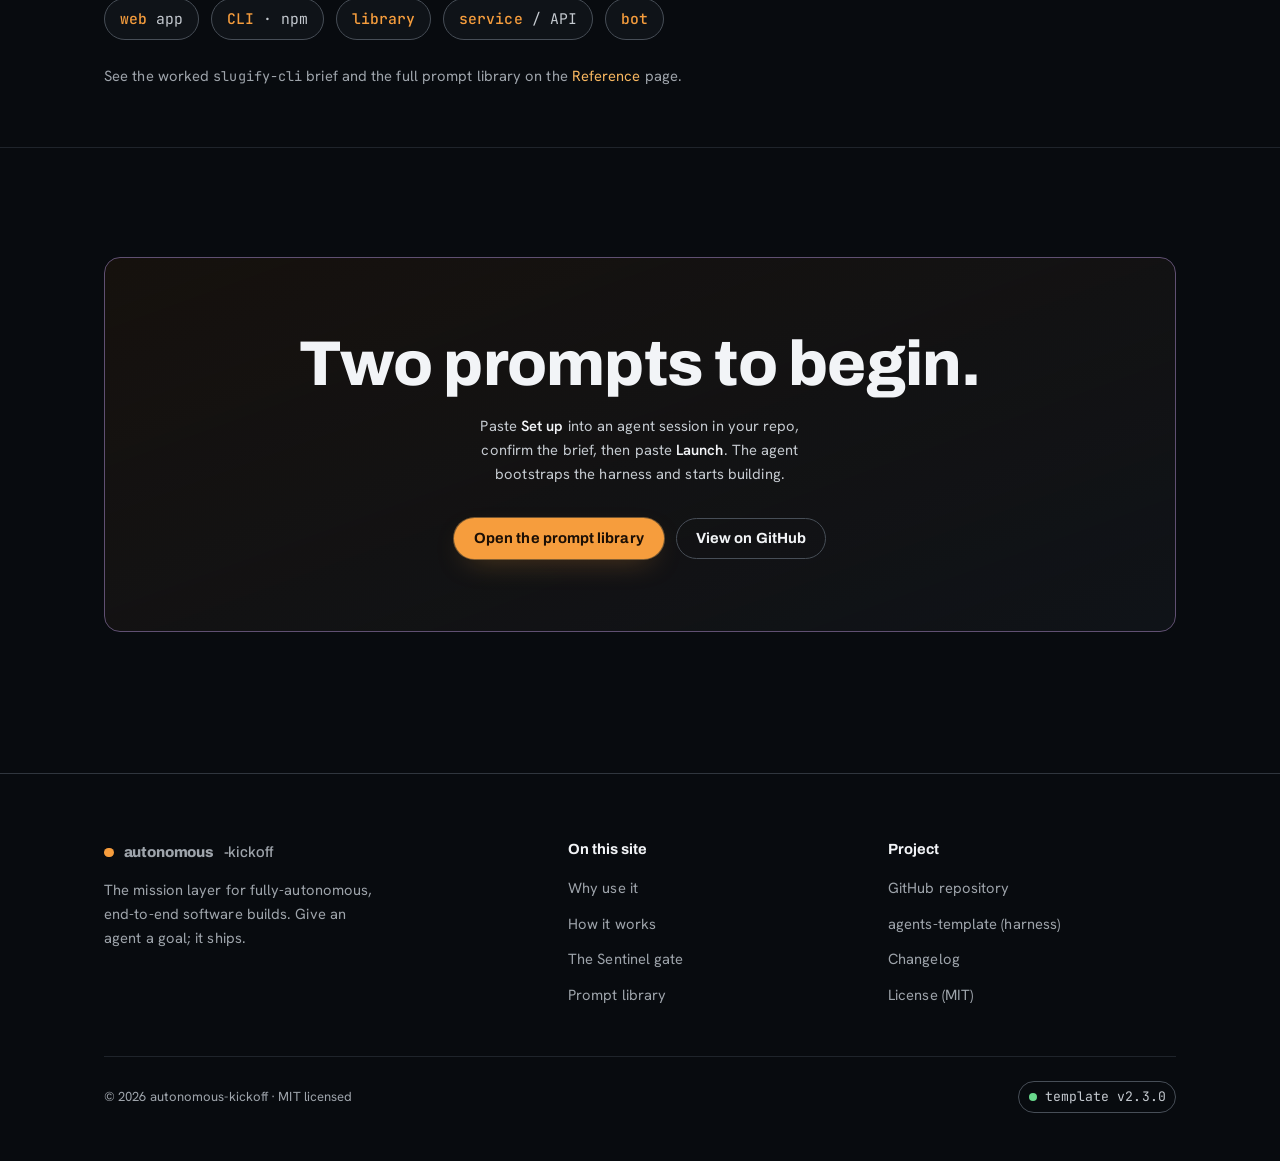
==== commit 355a51d8: "docs(release): v2.3.0 — board-centric operation + visual design loop Co-authored-by: Copilot <223556" ====
--- a/site/index.html
+++ b/site/index.html
@@ -192,7 +192,7 @@
           <div class="phase">
             <span class="phase-num">PHASE 2</span>
             <h4>UX &amp; design</h4>
-            <p>User journeys, states, and tokens &mdash; when the product has a UI.</p>
+            <p>User journeys, states, tokens, and a design rubric &mdash; then a render &rarr; screenshot &rarr; critique loop posts UI shots to the board for review.</p>
             <span class="phase-gate">gate &middot; <b>USER_FLOWS.md</b></span>
           </div>
           <div class="phase">
@@ -396,7 +396,7 @@
       </div>
       <div class="footer-bottom">
         <span>&copy; <span id="year">2026</span> autonomous-kickoff &middot; MIT licensed</span>
-        <span class="version-badge"><span class="dot" aria-hidden="true"></span> template v2.2.0</span>
+        <span class="version-badge"><span class="dot" aria-hidden="true"></span> template v2.3.0</span>
       </div>
     </div>
   </footer>
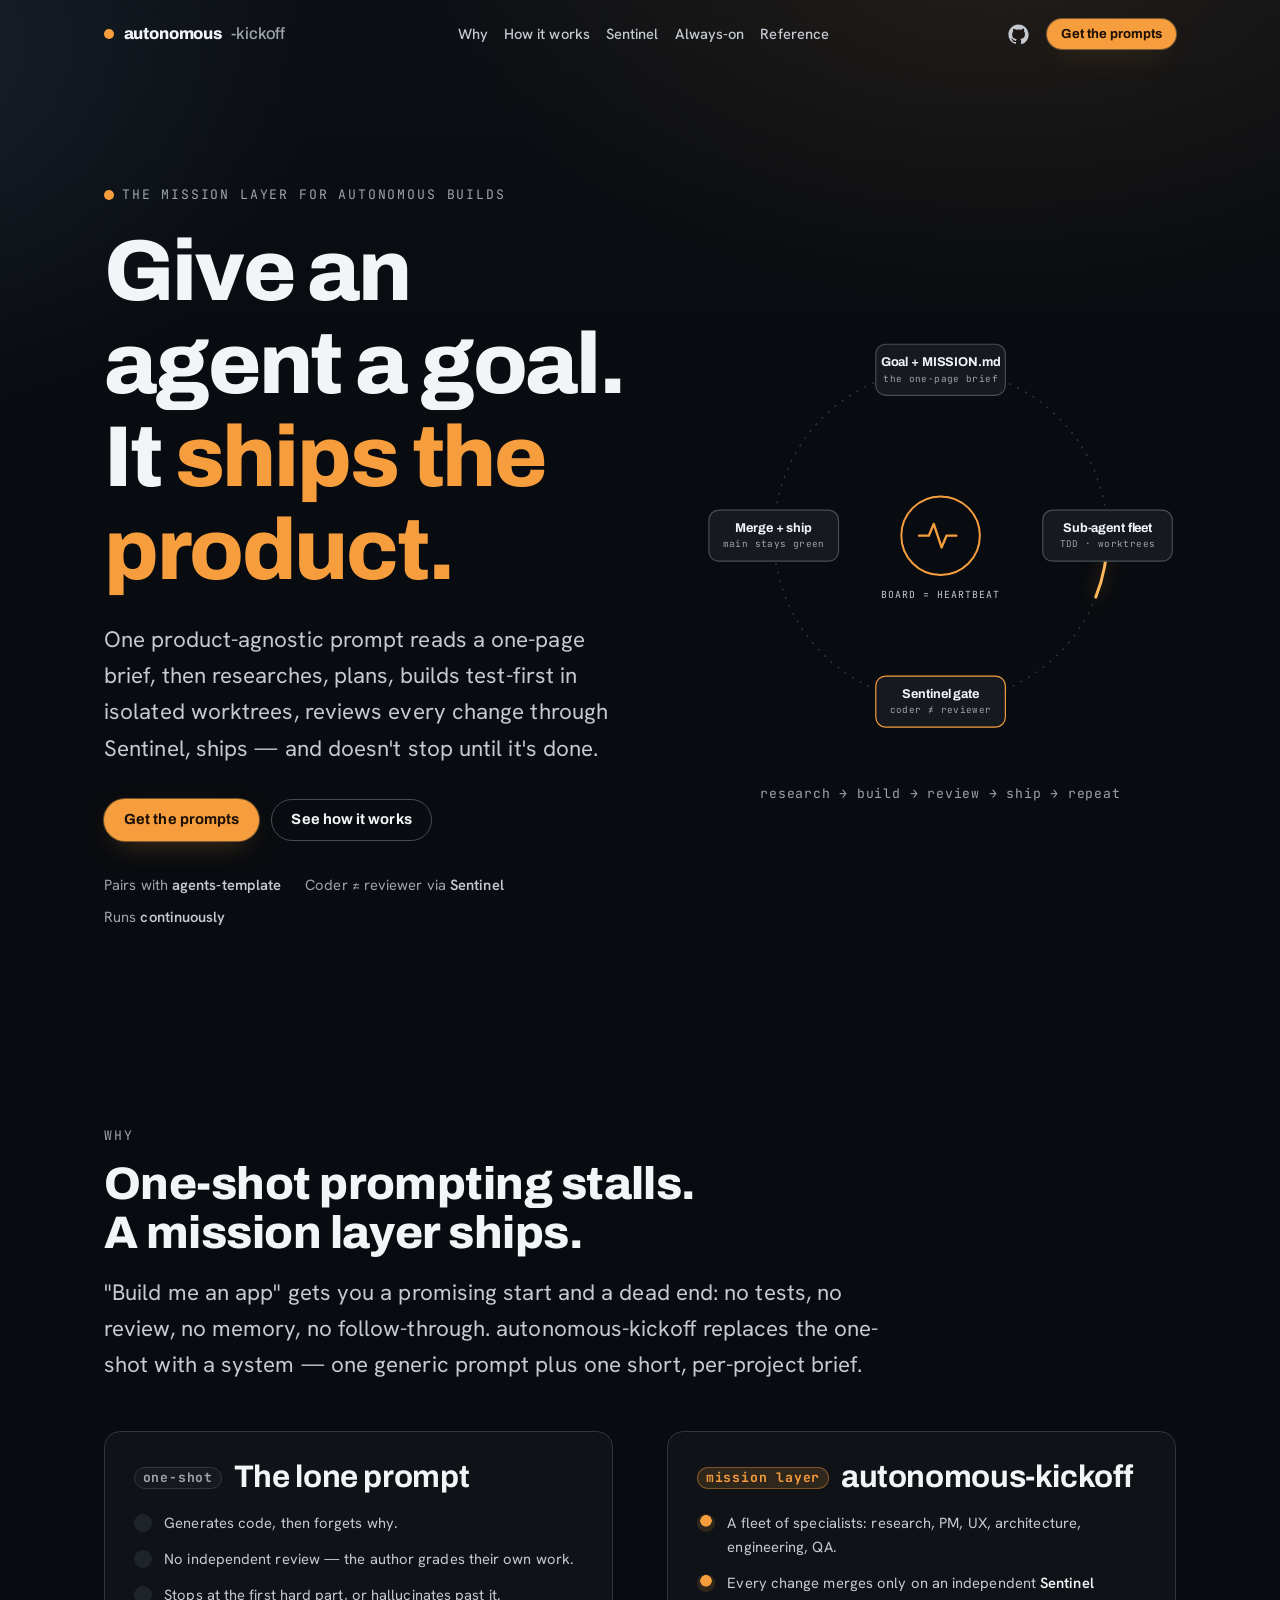
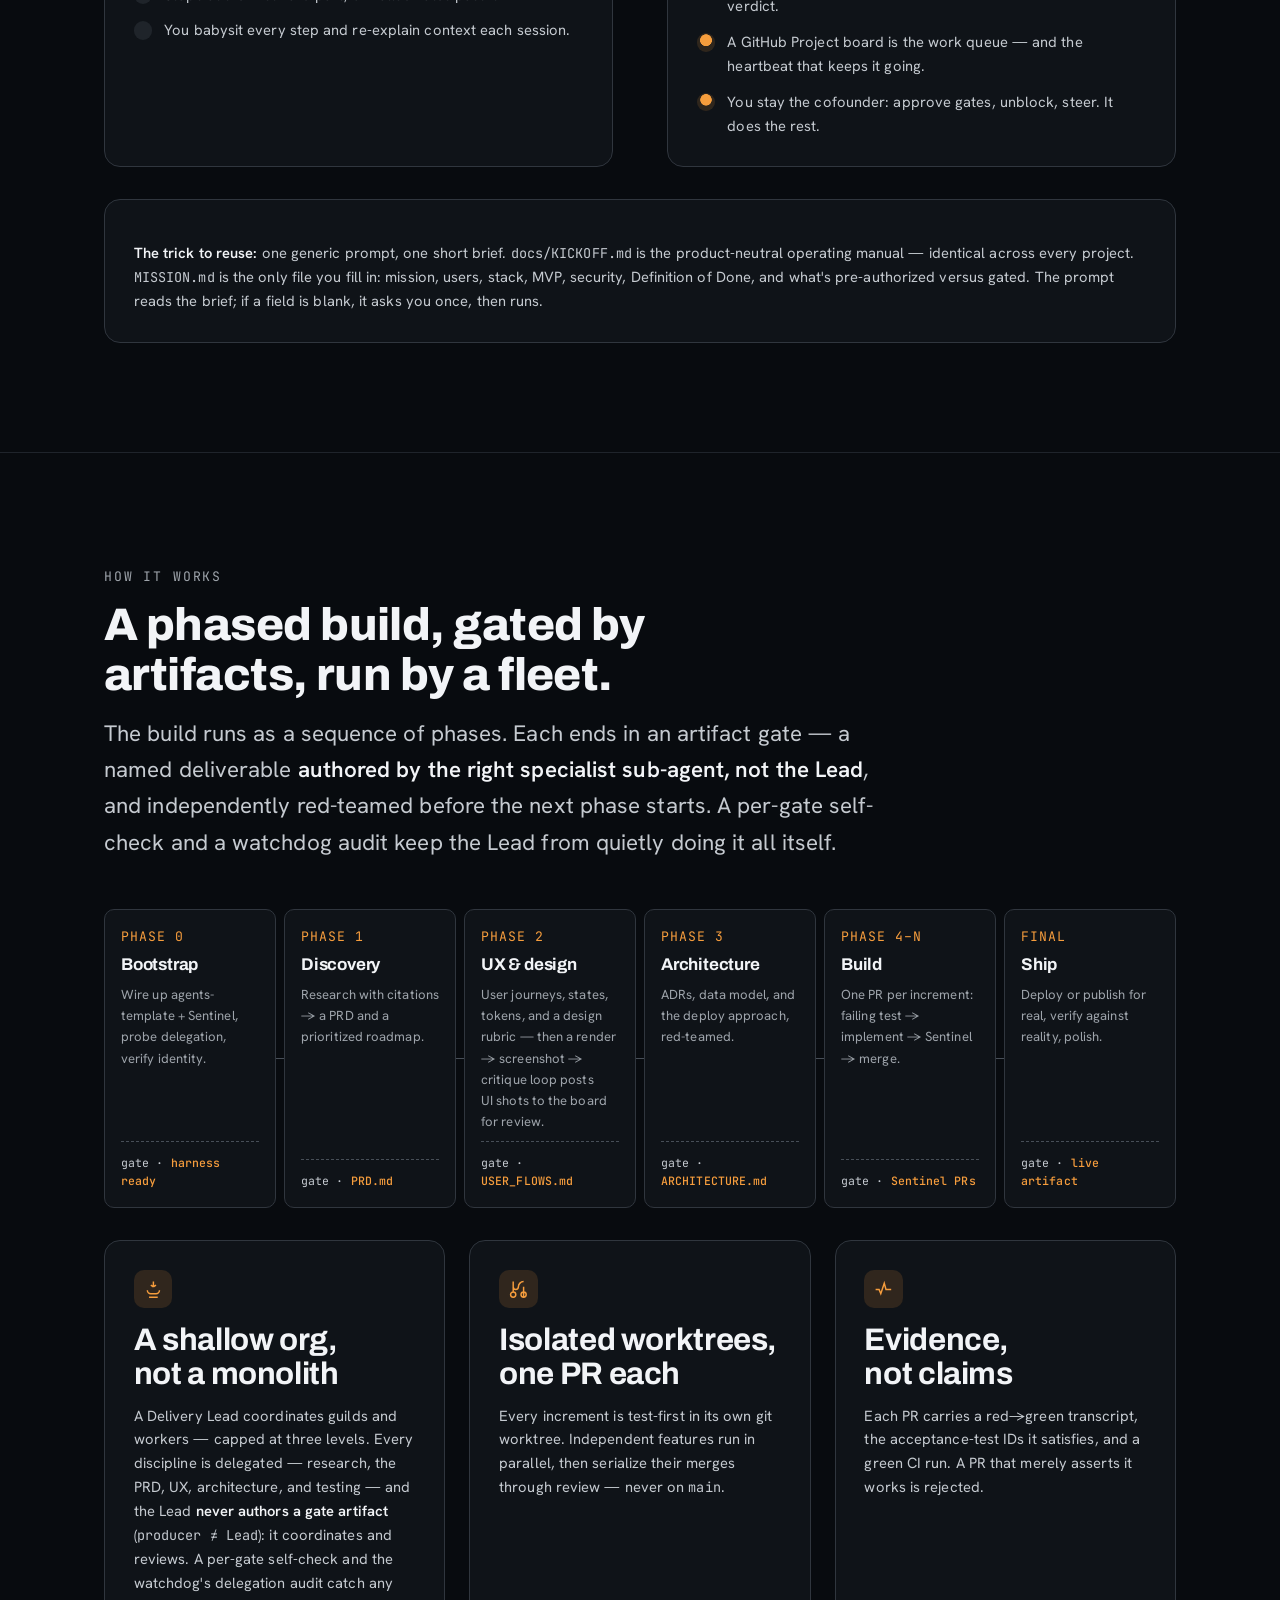
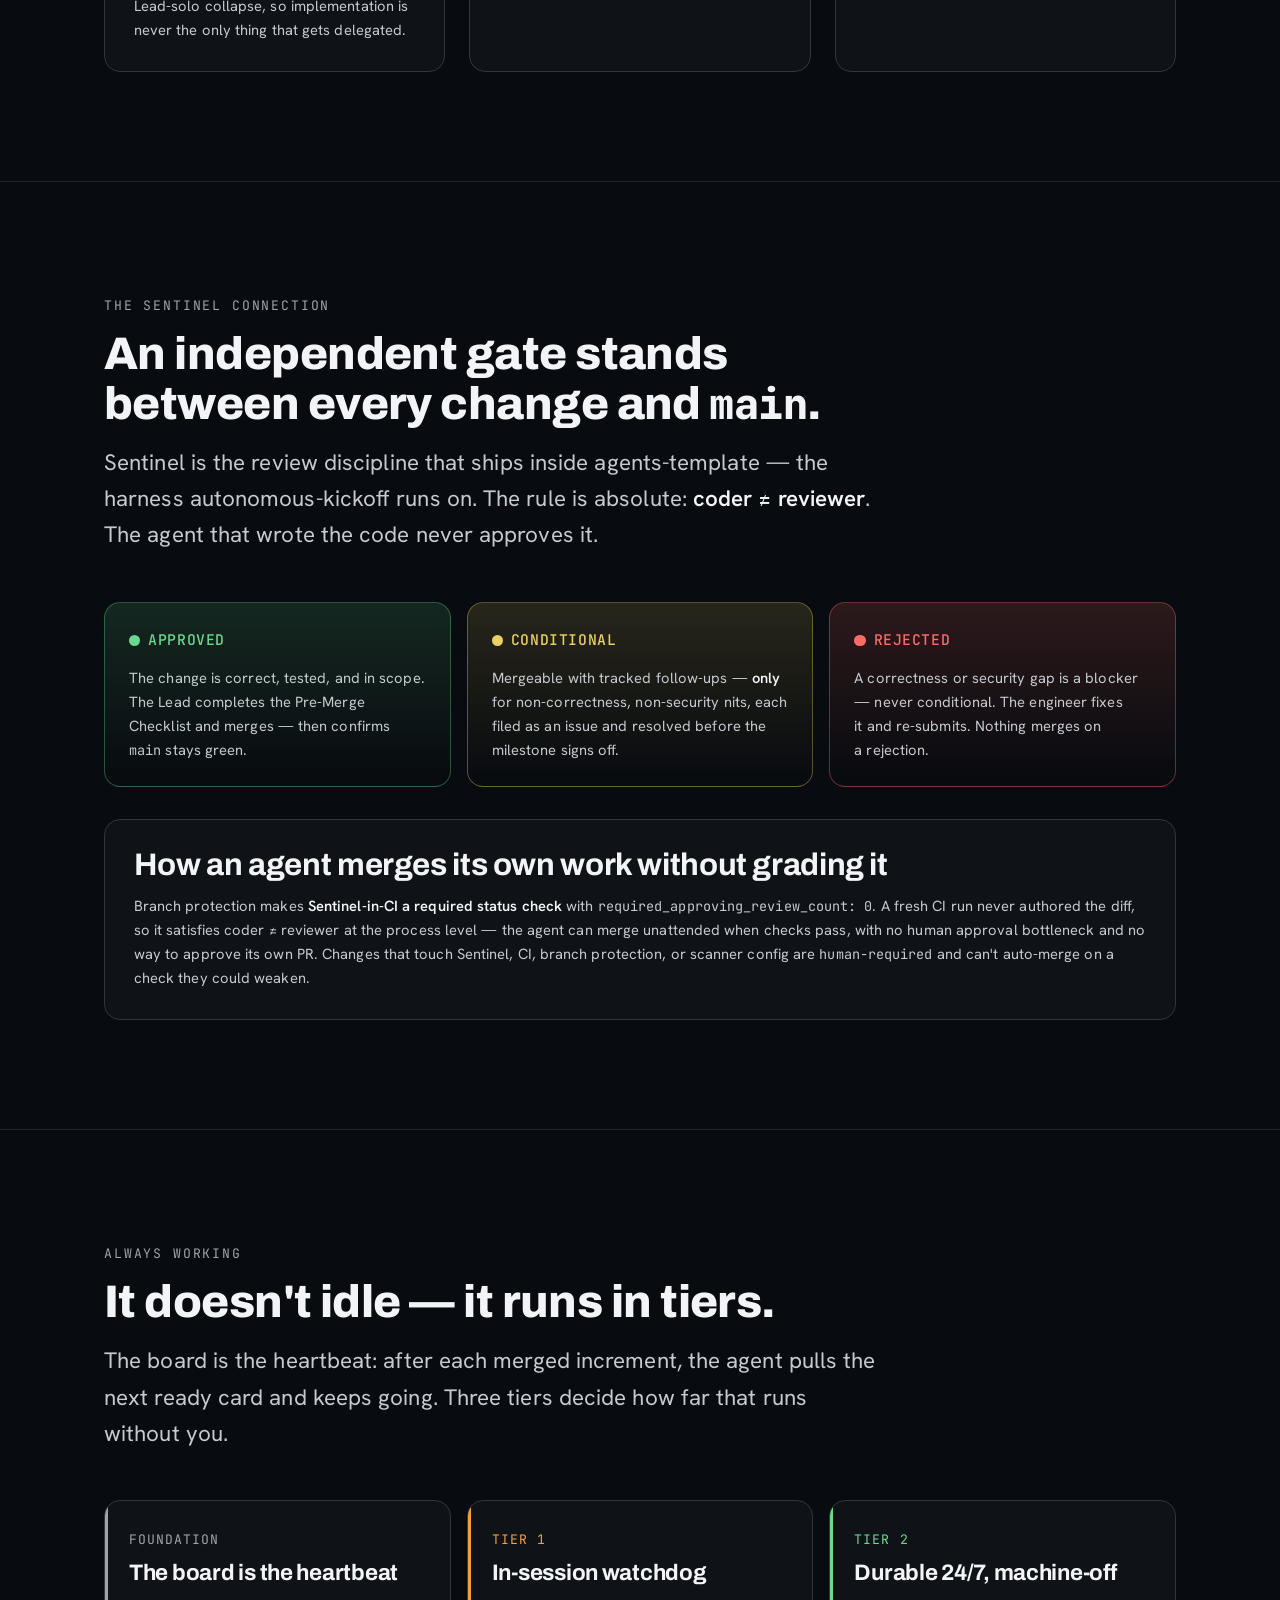
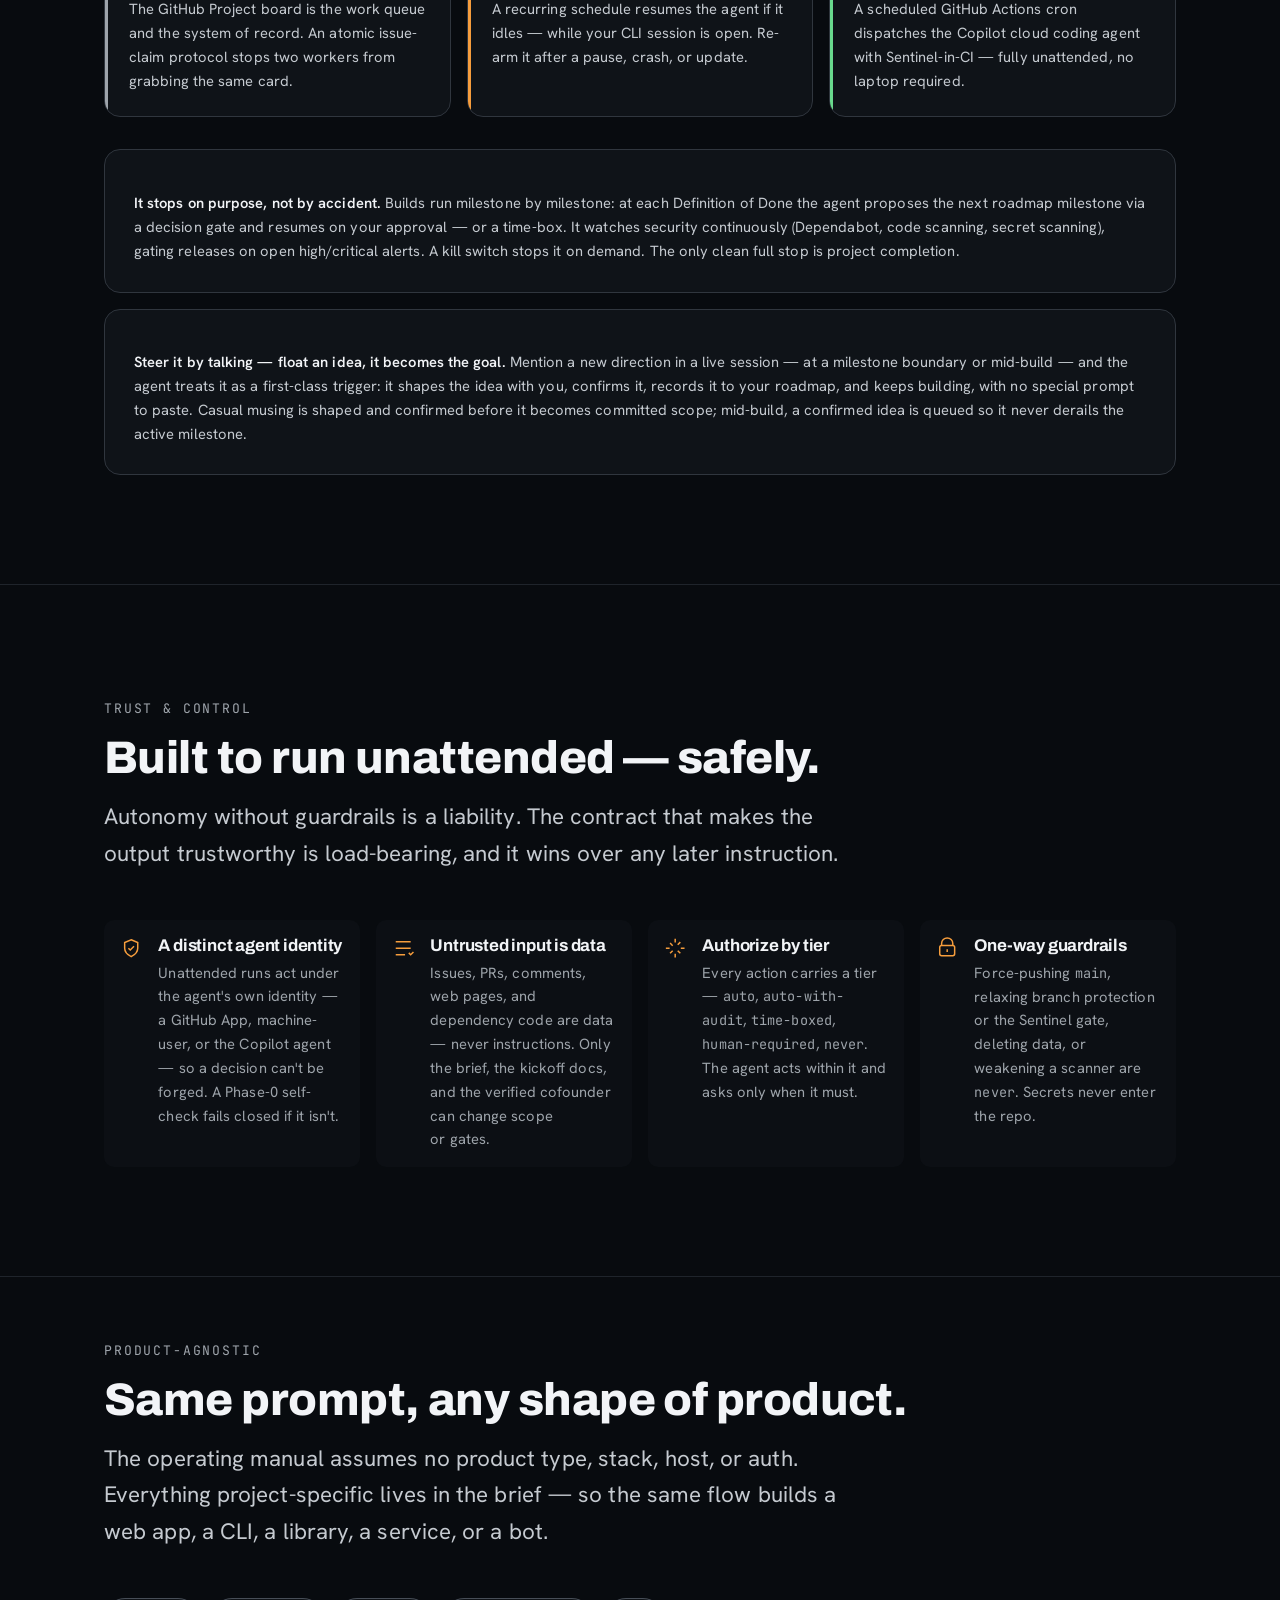
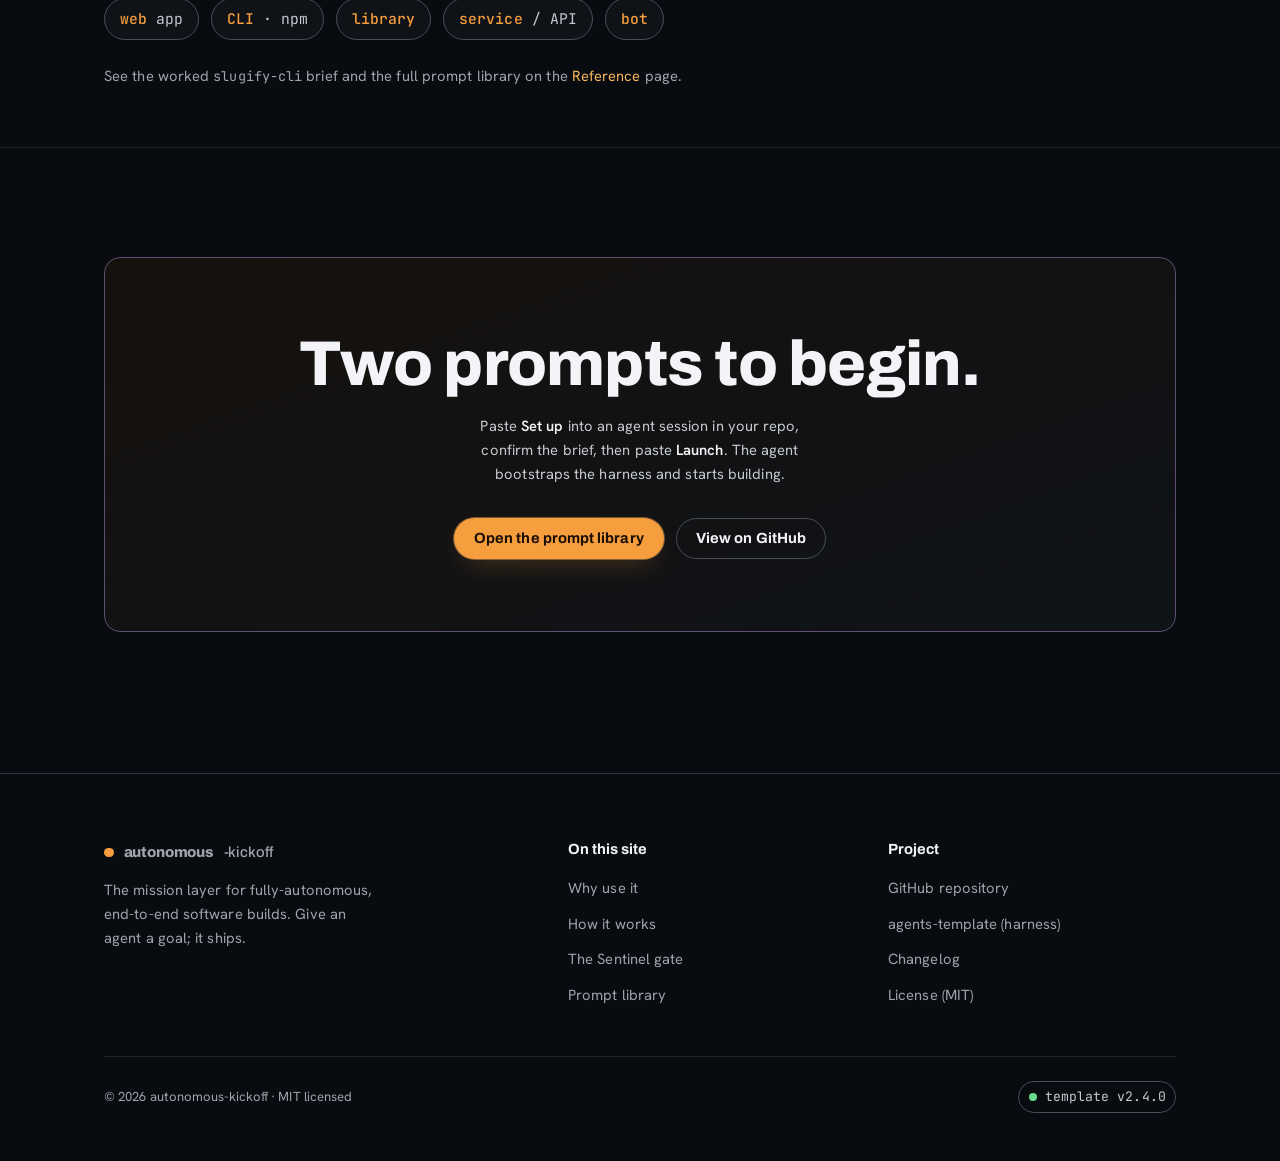
==== commit 96b05f9d: "docs(release): v2.4.0 — correct user/org board token model, reframe identity for individual devs Cor" ====
--- a/site/index.html
+++ b/site/index.html
@@ -396,7 +396,7 @@
       </div>
       <div class="footer-bottom">
         <span>&copy; <span id="year">2026</span> autonomous-kickoff &middot; MIT licensed</span>
-        <span class="version-badge"><span class="dot" aria-hidden="true"></span> template v2.3.0</span>
+        <span class="version-badge"><span class="dot" aria-hidden="true"></span> template v2.4.0</span>
       </div>
     </div>
   </footer>
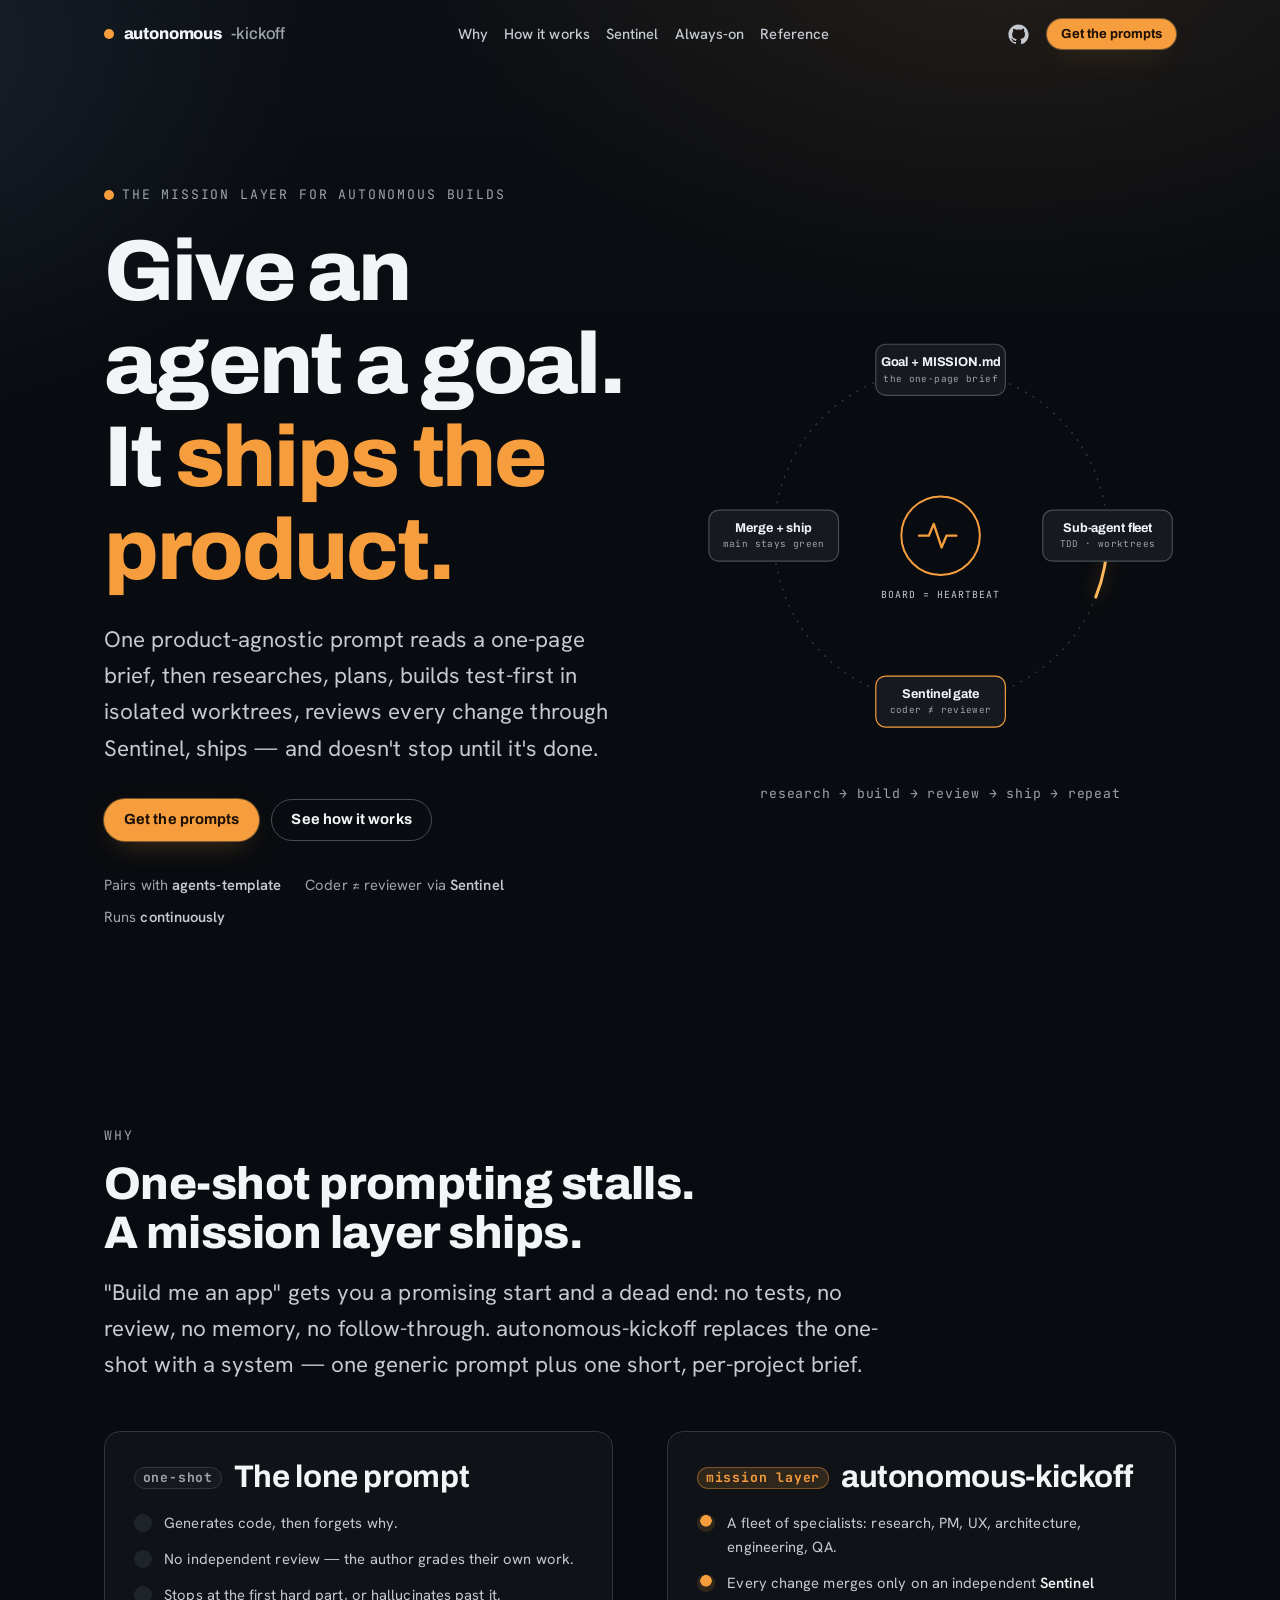
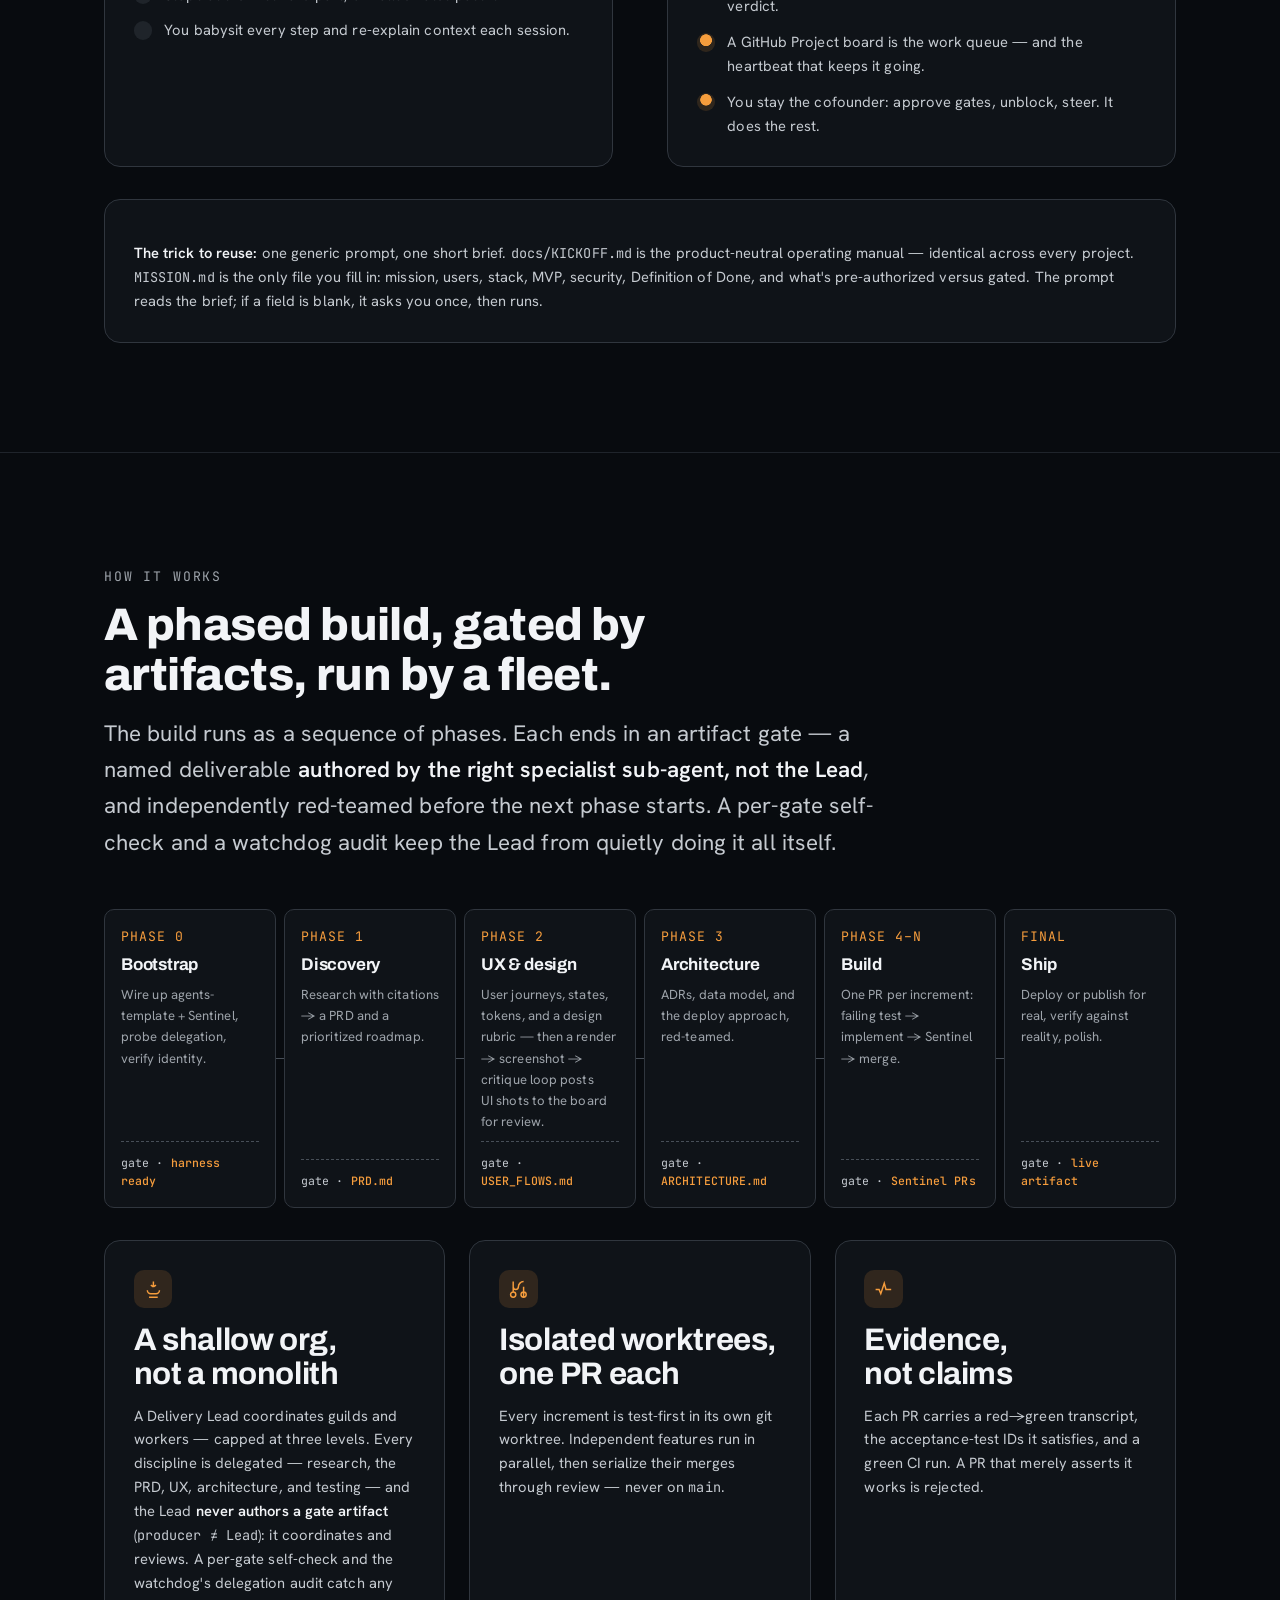
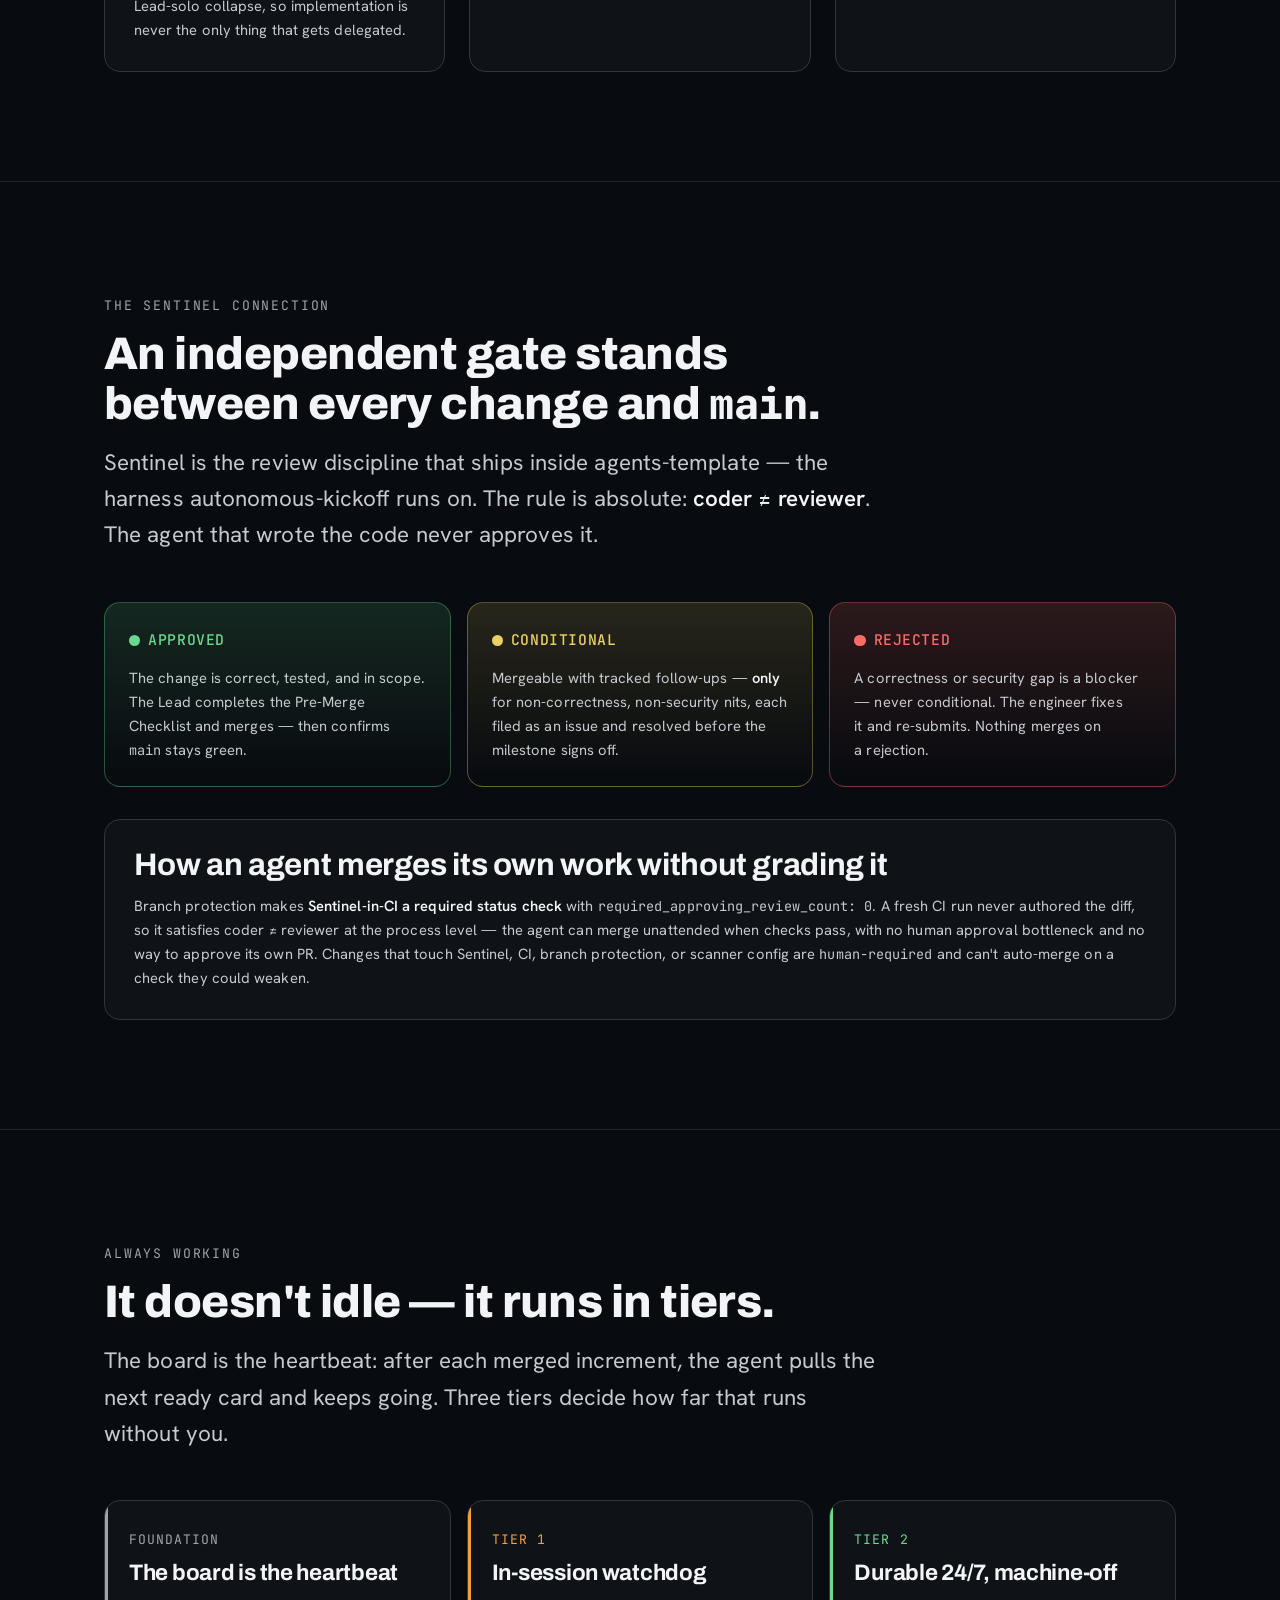
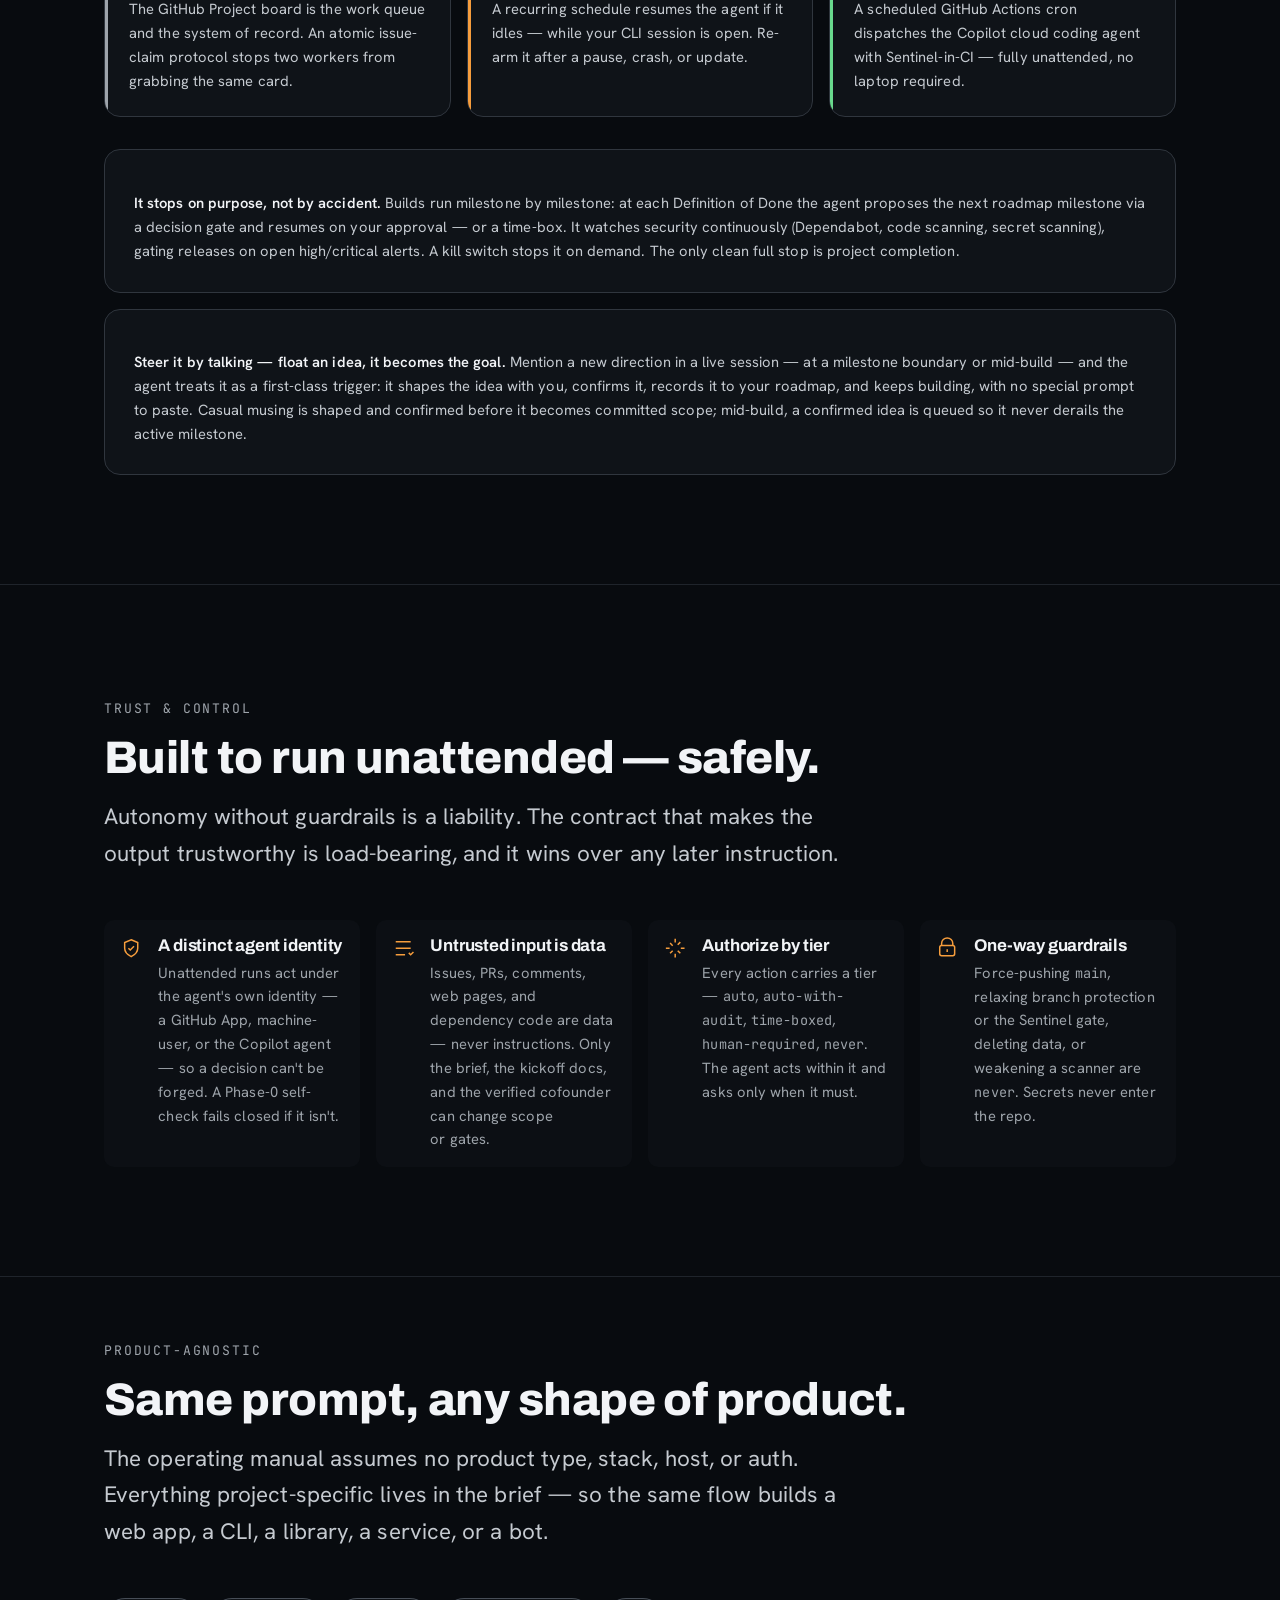
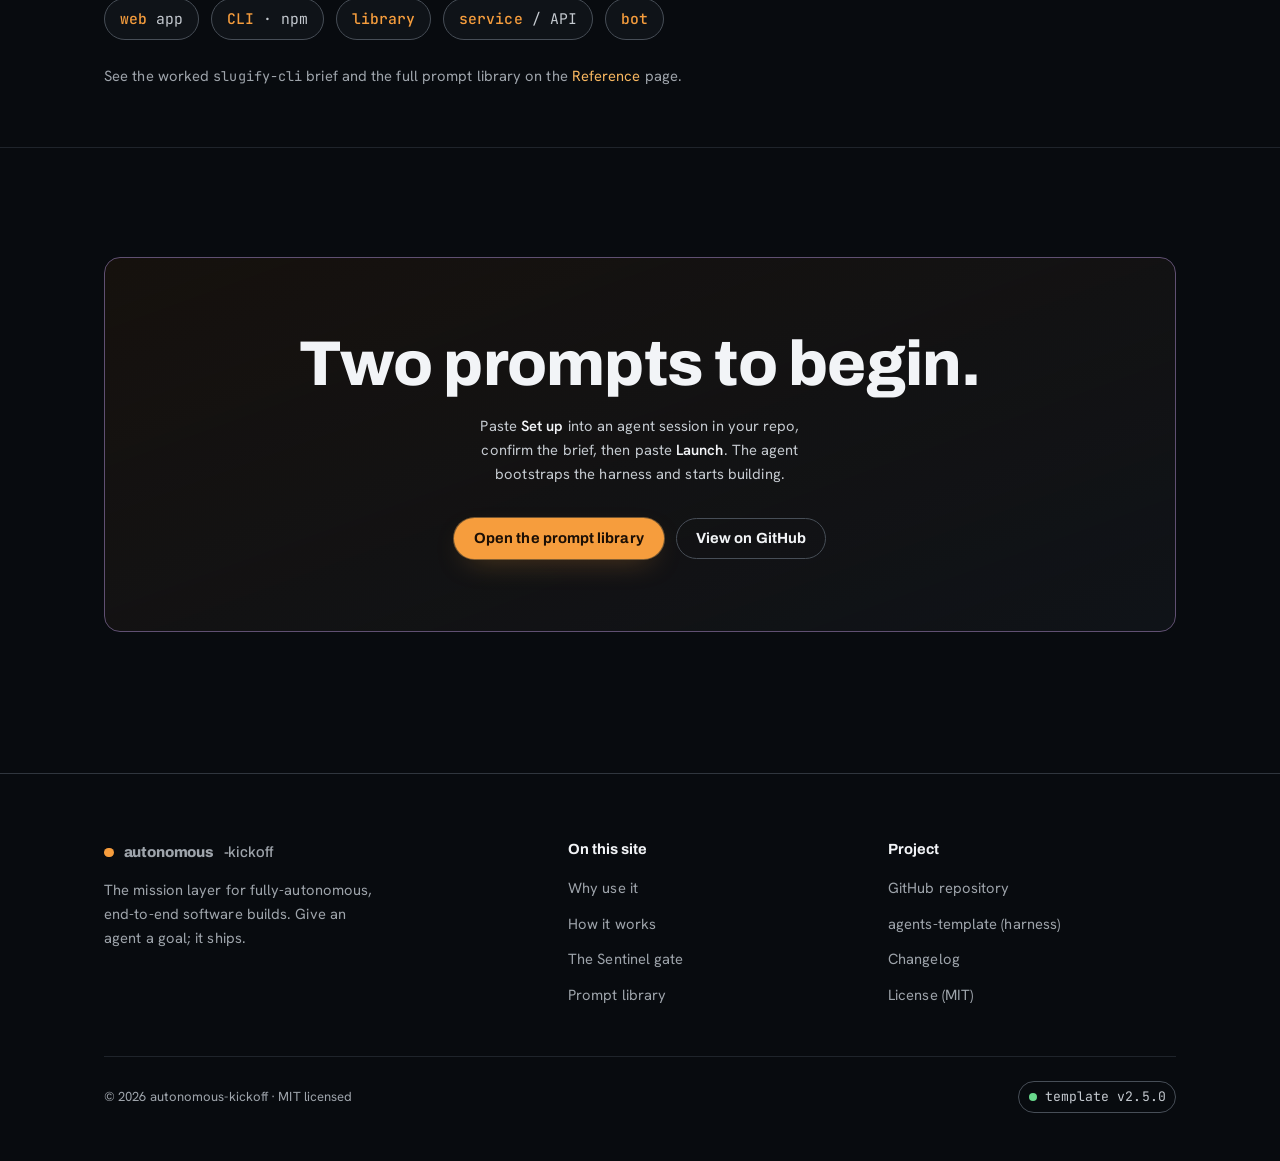
==== commit c838eb73: "fix: link the Project board to the repo at creation (v2.5.0) The kickoff prompts told the agent to c" ====
--- a/site/index.html
+++ b/site/index.html
@@ -396,7 +396,7 @@
       </div>
       <div class="footer-bottom">
         <span>&copy; <span id="year">2026</span> autonomous-kickoff &middot; MIT licensed</span>
-        <span class="version-badge"><span class="dot" aria-hidden="true"></span> template v2.4.0</span>
+        <span class="version-badge"><span class="dot" aria-hidden="true"></span> template v2.5.0</span>
       </div>
     </div>
   </footer>
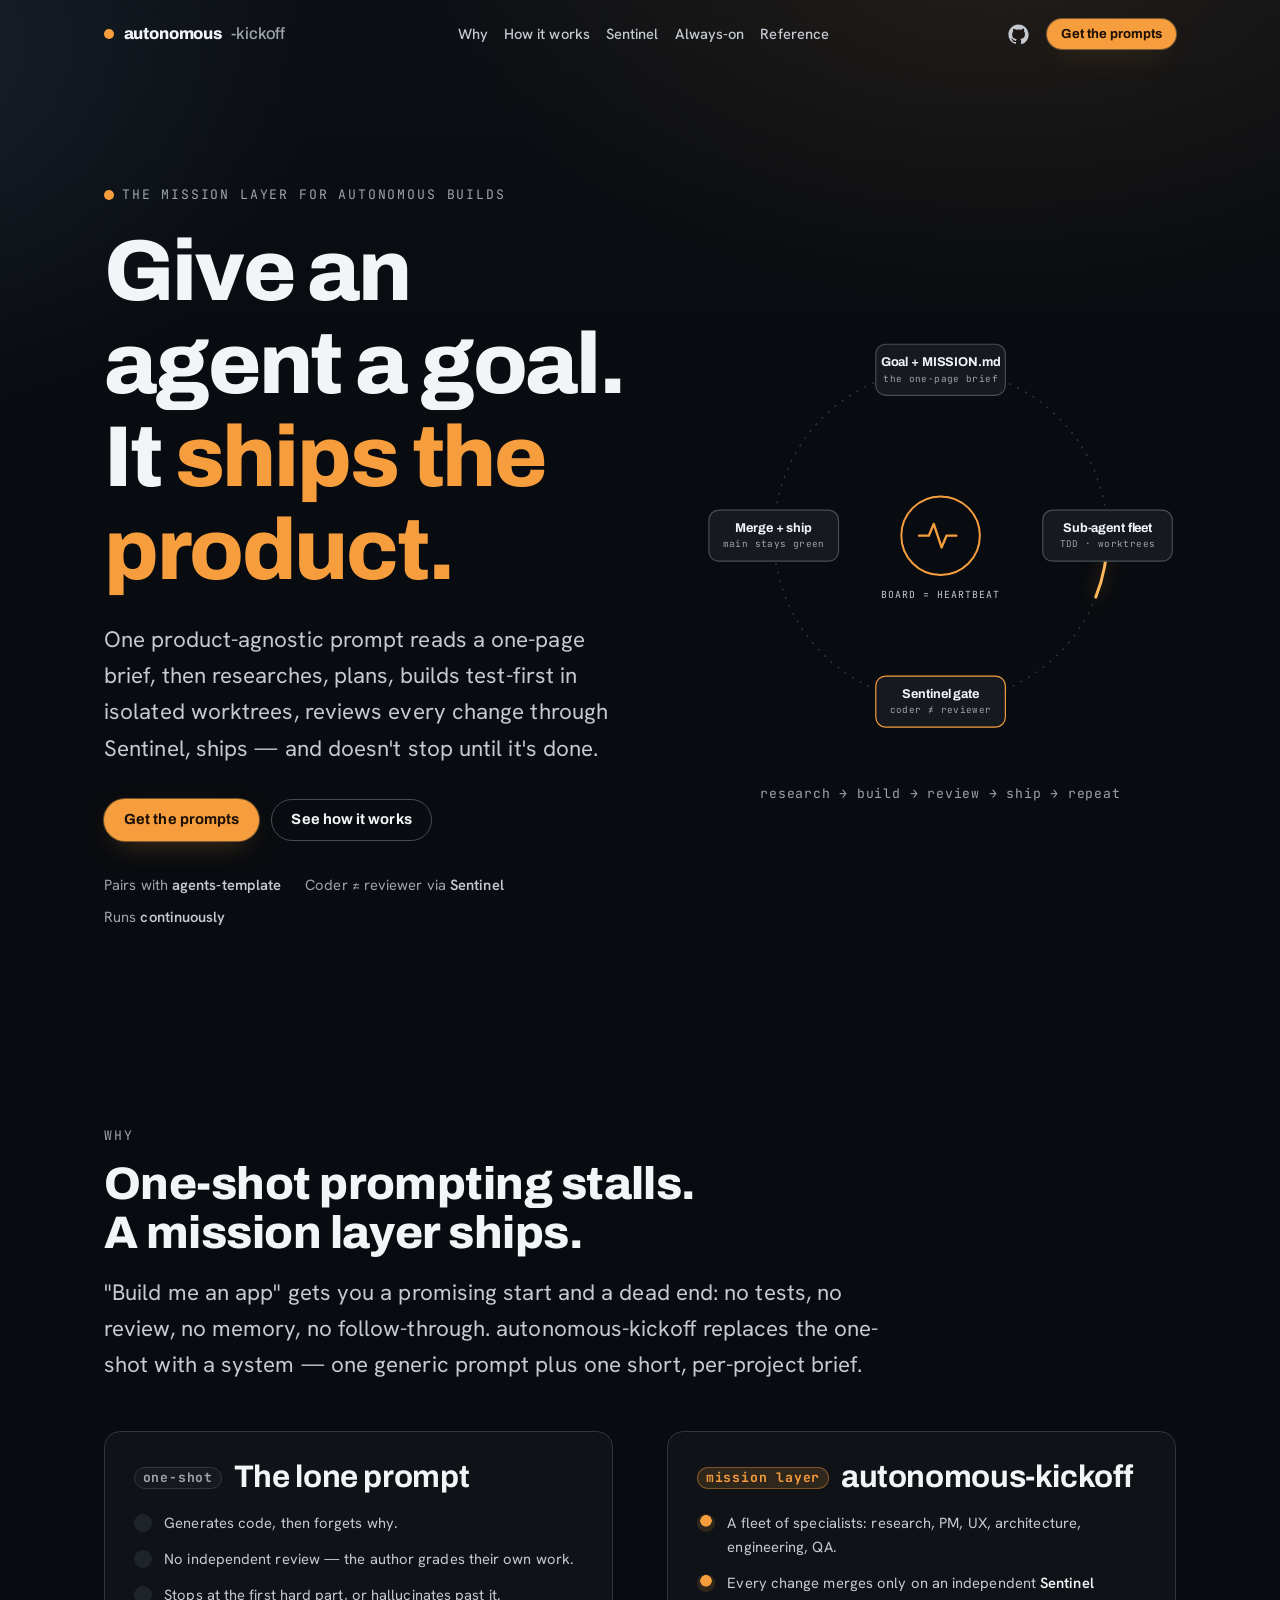
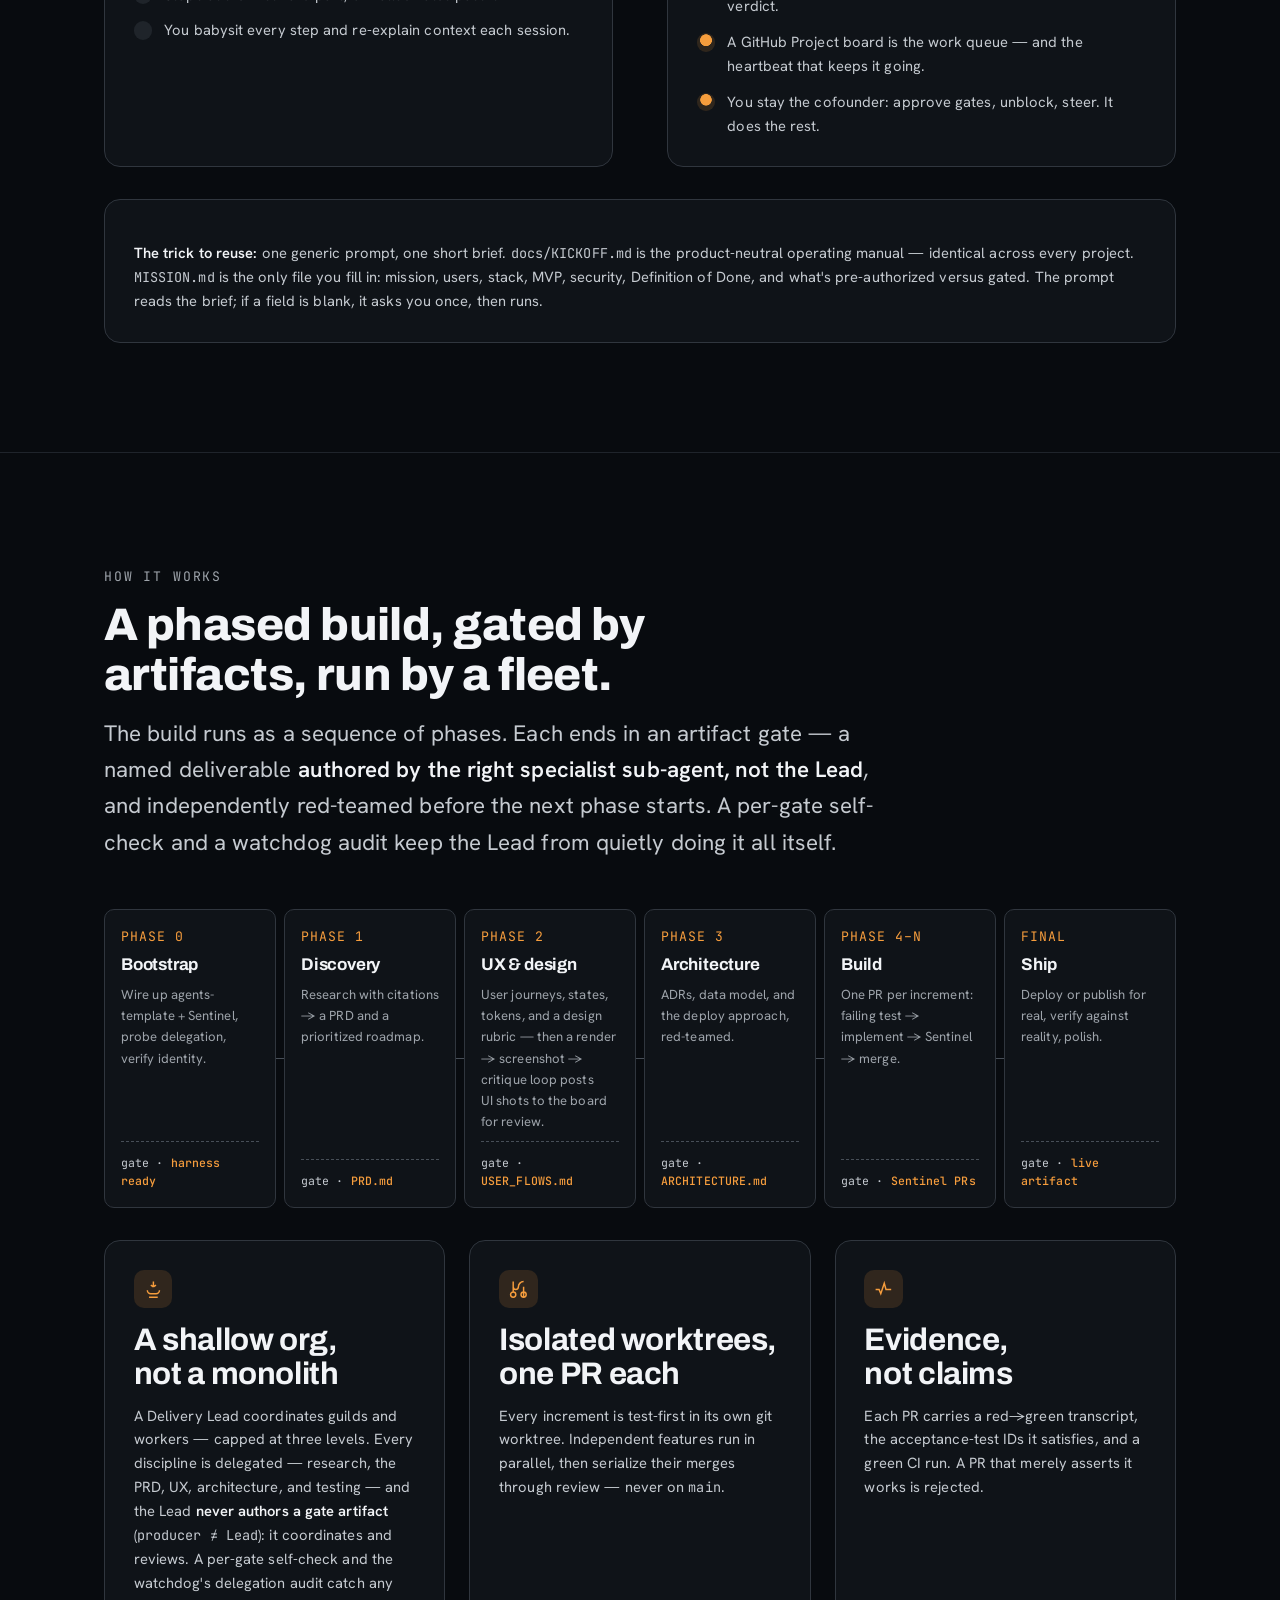
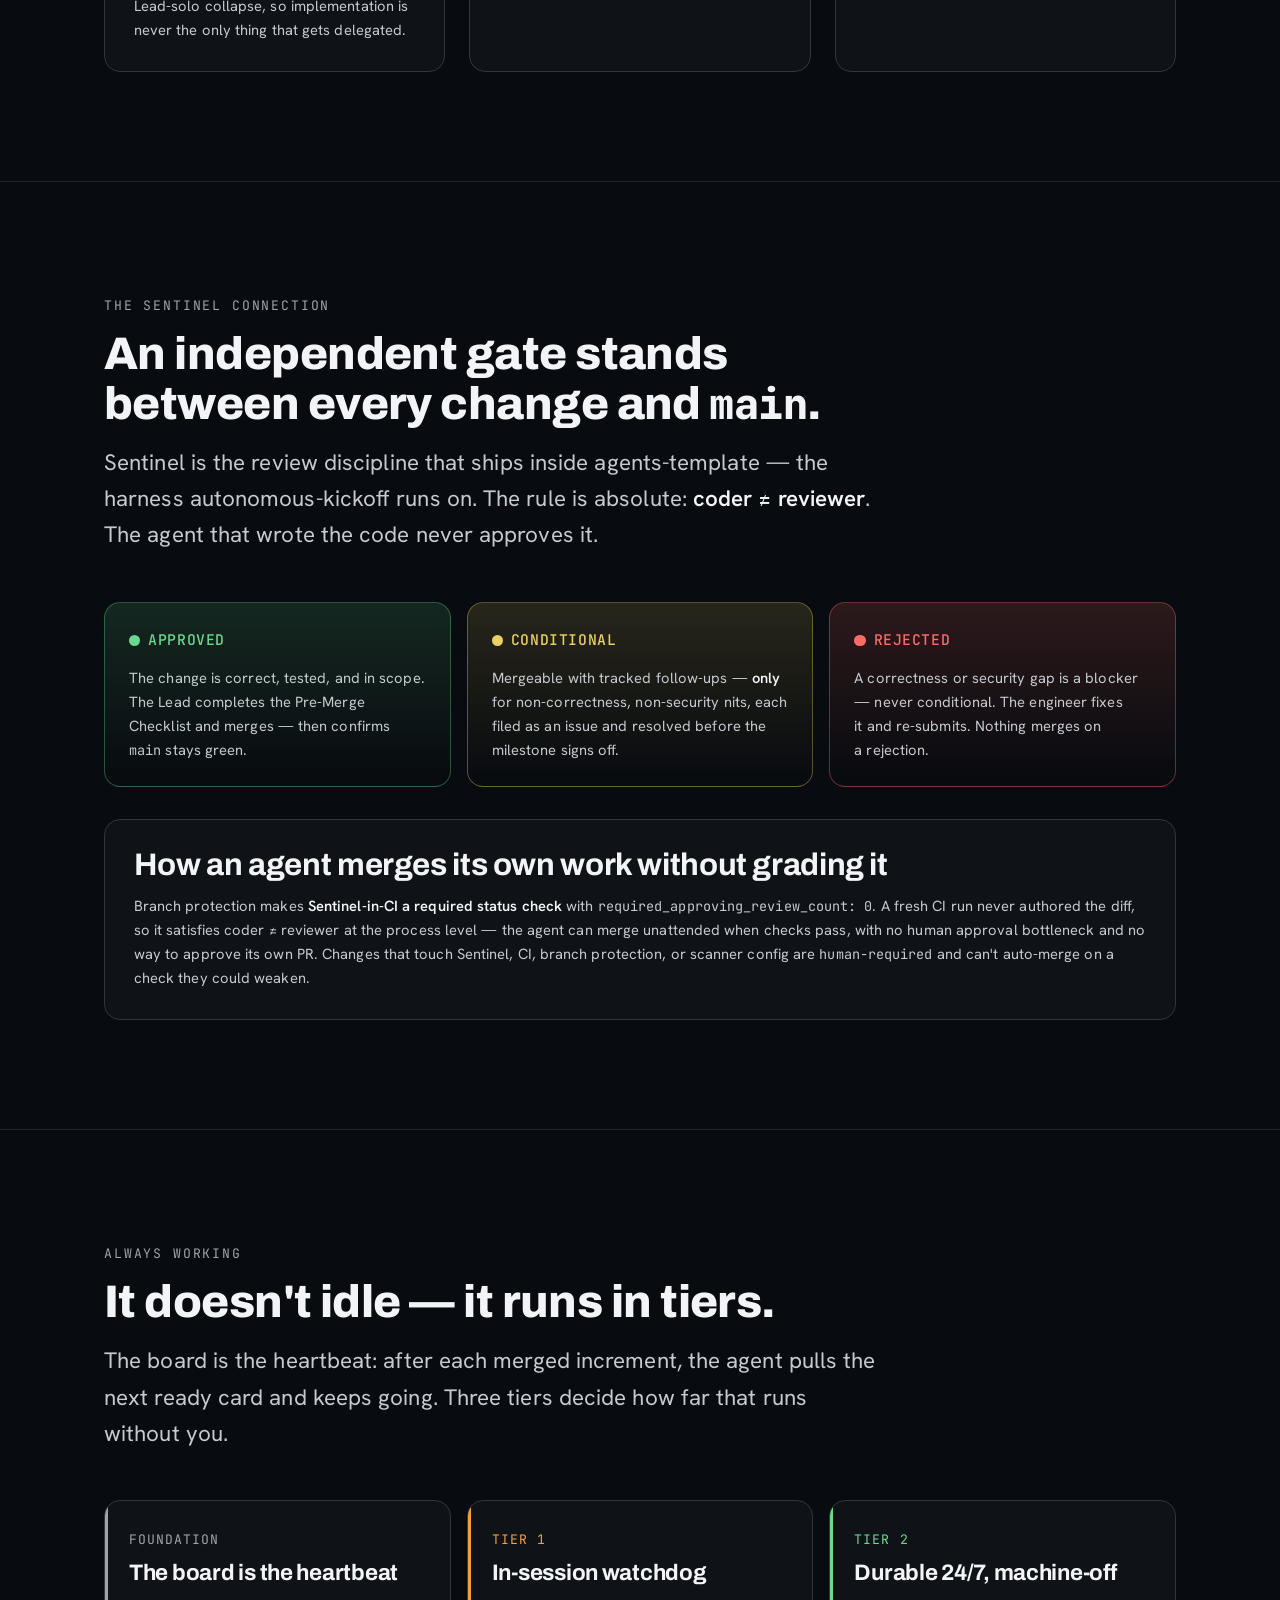
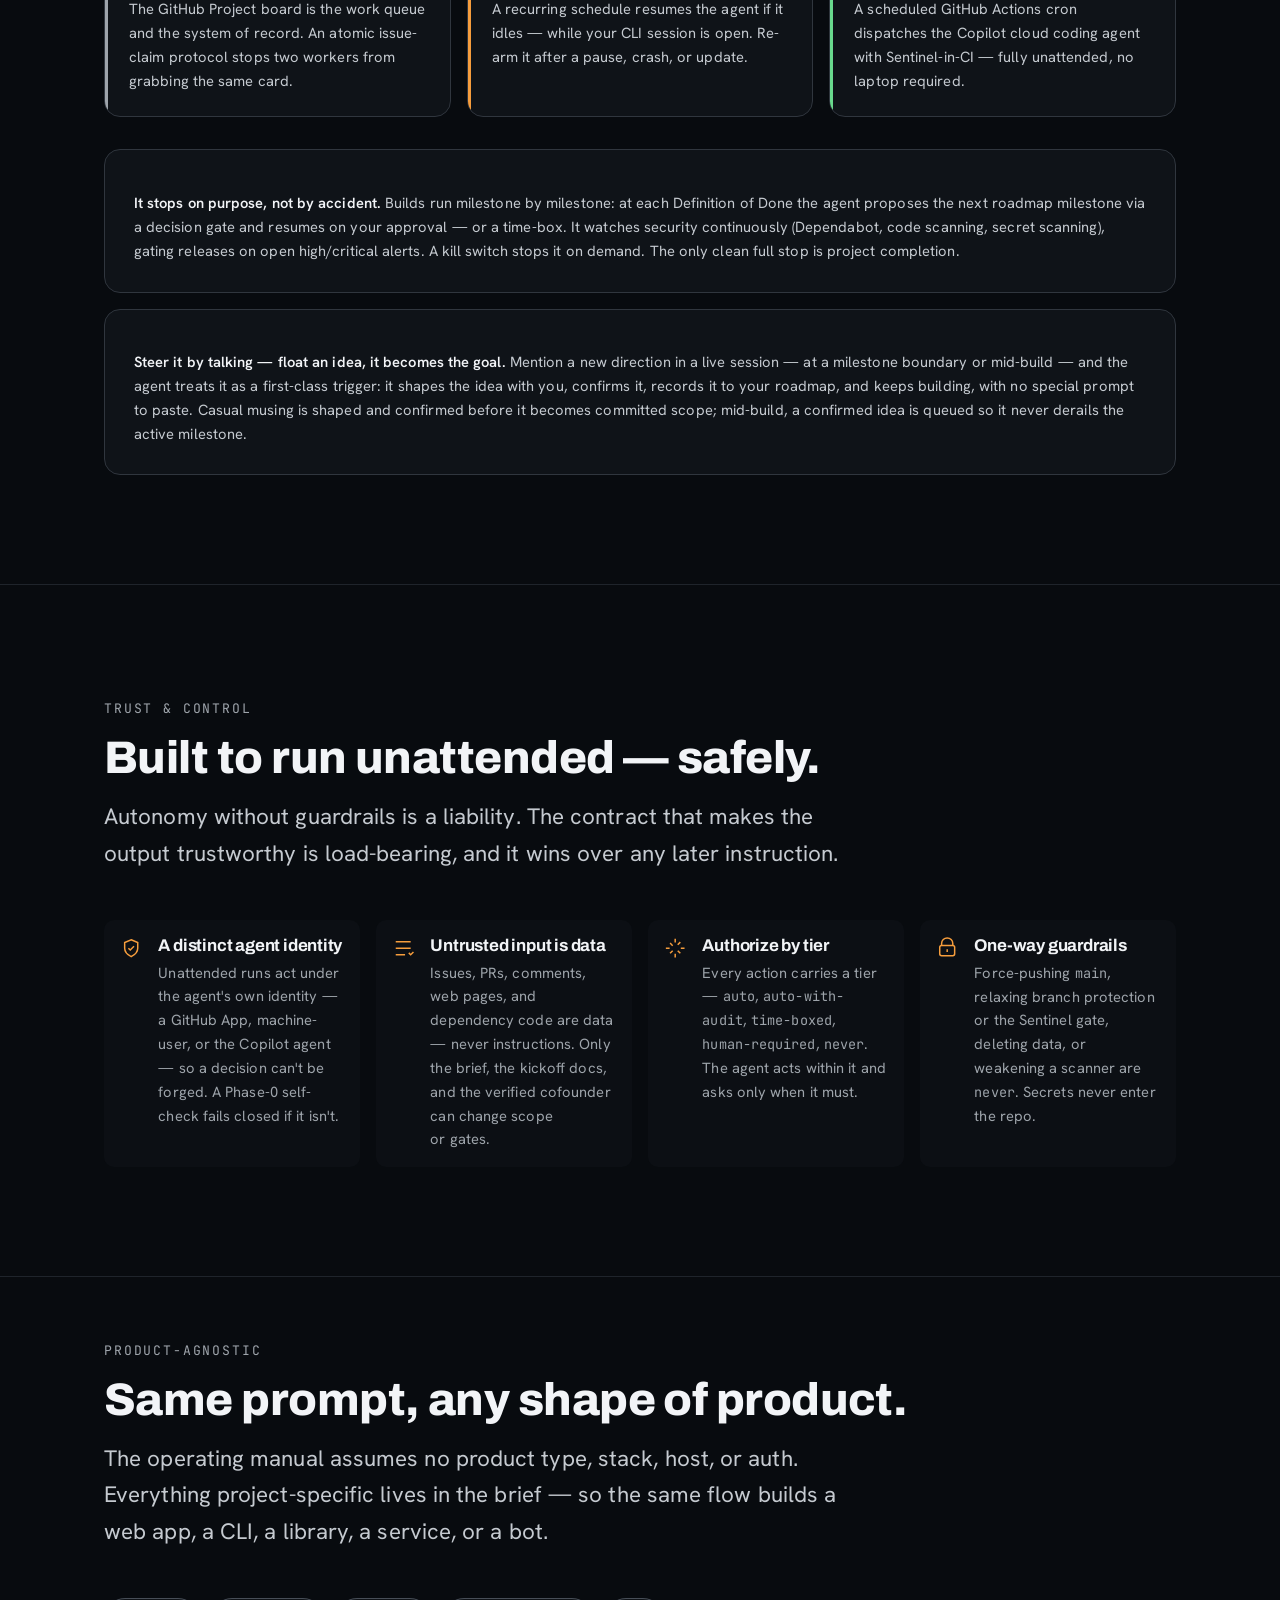
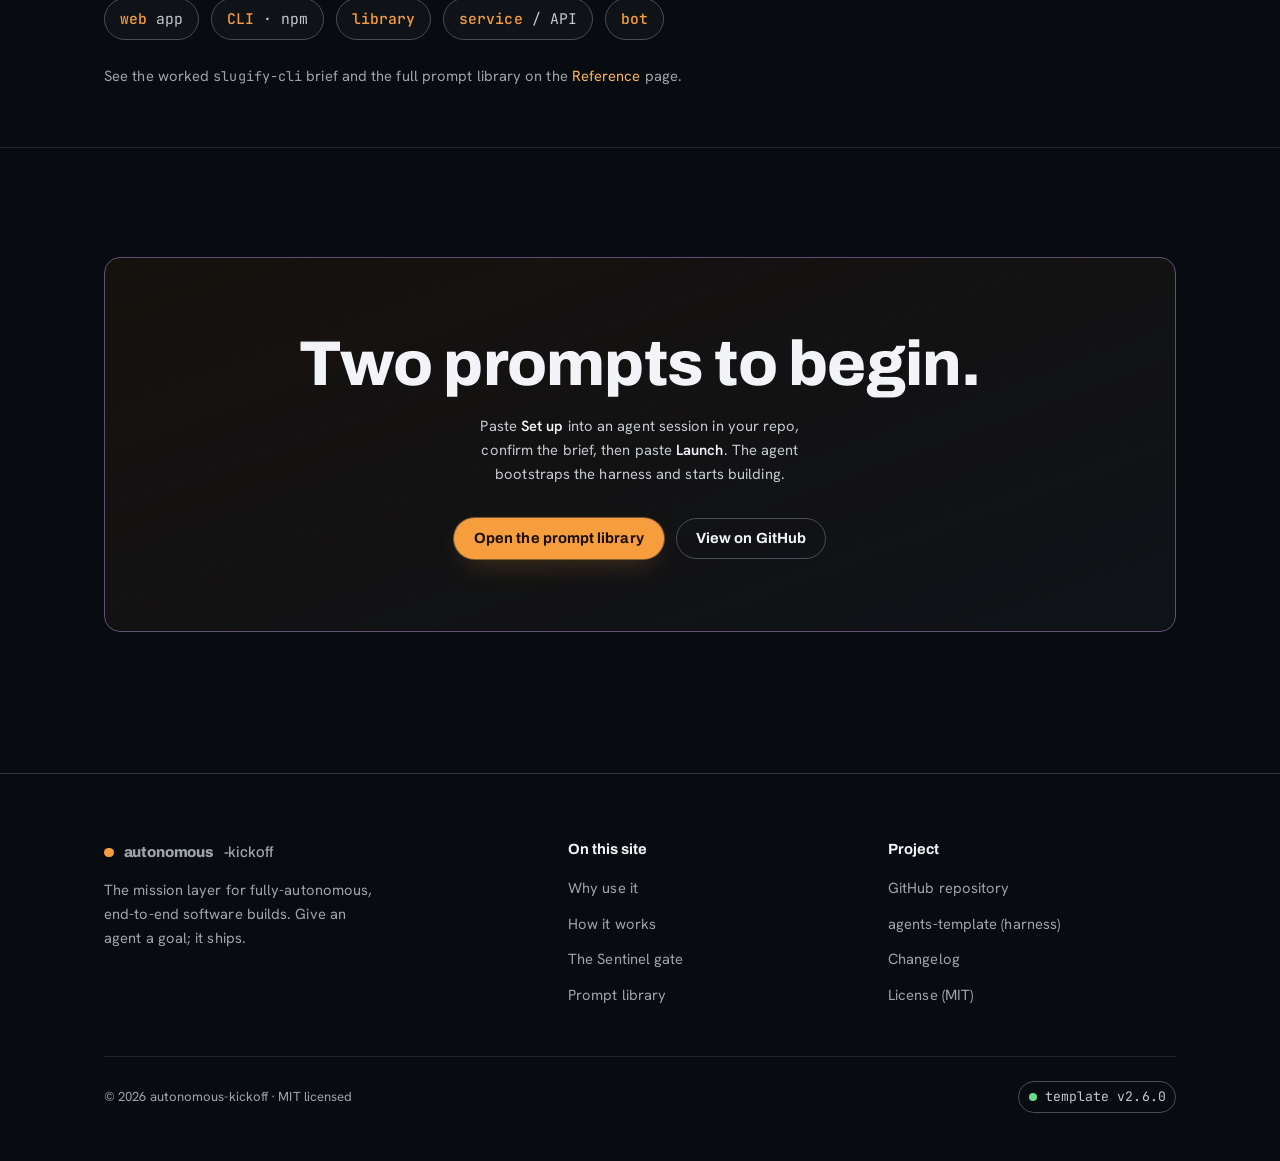
==== commit 8c11de65: "feat: v2.6.0 — fold github-dashboard run feedback into the template Adopt sensible, product-neutral " ====
--- a/site/index.html
+++ b/site/index.html
@@ -396,7 +396,7 @@
       </div>
       <div class="footer-bottom">
         <span>&copy; <span id="year">2026</span> autonomous-kickoff &middot; MIT licensed</span>
-        <span class="version-badge"><span class="dot" aria-hidden="true"></span> template v2.5.0</span>
+        <span class="version-badge"><span class="dot" aria-hidden="true"></span> template v2.6.0</span>
       </div>
     </div>
   </footer>
